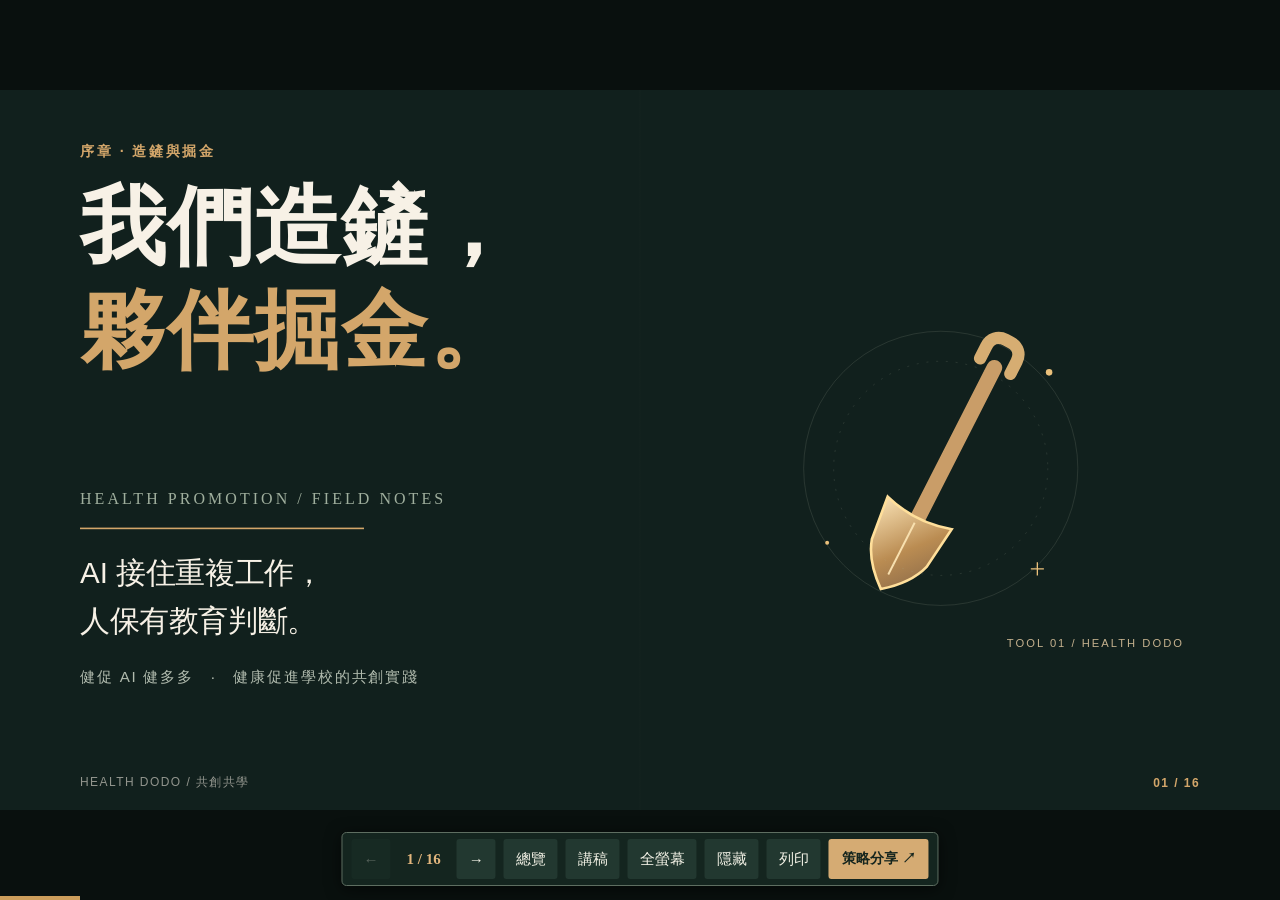
==== index.html @ e5e0aca3 "Add HealthDODO school strategy sharing area with Supabase schema and preview" ====
<!doctype html><html lang="zh-Hant-TW"><head><meta charset="utf-8"><meta name="viewport" content="width=device-width, initial-scale=1,viewport-fit=cover"><meta name="theme-color" content="#11201d"><title>健多多｜我們造鏟，夥伴掘金</title><style>
:root{--ink:#f7f1e6;--accent:#d3a66a;--dark:#11201d;--deep:#0c1917;--light:#f0ede4;--light-ink:#1a2925;--fine:#9fae9d;--green:#94c3a5;--line:rgba(255,255,255,.19)}
*{box-sizing:border-box}html,body{margin:0;background:#09100e;color:var(--ink);font-family:"Noto Sans CJK TC","PingFang TC","Microsoft JhengHei",sans-serif;overflow:hidden}button,a{font:inherit}button{cursor:pointer}#frame{position:absolute;width:1600px;height:900px;left:50%;top:50%;transform:translate(-50%,-50%) scale(var(--scale,1));transform-origin:center;overflow:hidden;isolation:isolate;background:var(--deep)}
.slide{position:absolute;inset:0;display:none;padding:64px 100px 76px;overflow:hidden;background:var(--dark);color:var(--ink);isolation:isolate}
.slide.active{display:block;animation:slidein .38s ease both}.slide.paper{background:#eeeae0;color:var(--light-ink);--accent:#9a673a;--line:rgba(32,49,40,.22)}
.slide.dark{background:#11201d;color:#f7f1e6}
.slide::before{content:"";position:absolute;inset:0;pointer-events:none;z-index:-1;background-image:linear-gradient(90deg,transparent 49.92%,rgba(198,176,139,.045) 50%,transparent 50.08%);opacity:.35}
.slide.paper:before{background-image:repeating-linear-gradient(0deg,transparent 0px,transparent 64px,rgba(42,66,47,.024) 65px)}
.chapter{font-size:18px;letter-spacing:.16em;font-weight:750;color:var(--accent);margin:0 0 18px}.slide h1{font-family:"Noto Serif CJK TC","Noto Serif TC",serif;font-size:71px;line-height:1.22;font-weight:800;letter-spacing:.018em;margin:0 0 40px;max-width:1360px}.slide h1 em,.accent{font-style:normal;color:var(--accent)}p,h3,h4,blockquote{margin:0}.page-footer{position:absolute;bottom:25px;left:100px;right:100px;display:flex;align-items:center;justify-content:space-between;font-size:15px;letter-spacing:.12em;color:color-mix(in srgb,currentColor 56%,transparent)}.page-footer b{font-variant-numeric:tabular-nums;font-weight:650;color:var(--accent)}
.slide.cover h1{font-size:107px;margin:10px 0 36px}.cover-layout{display:grid;grid-template-columns:1fr 640px;gap:32px;align-items:center}.cover-copy{padding:10px 0 0}.cover-rule{width:355px;height:2px;background:var(--accent);margin:25px 0}.overline{font-family:Georgia,serif;letter-spacing:.19em;color:var(--fine);font-size:20px}.cover-slogan{font-size:37px;line-height:1.6;font-weight:450}.cover-caption{font-size:19px;letter-spacing:.11em;color:#b1bbae;margin-top:28px}.shovel-wrap{height:430px;position:relative;display:flex;align-items:flex-start;justify-content:center;padding-top:10px}.shovel-svg{height:408px;width:620px;transform:translateY(-16px)}.art-caption{position:absolute;right:20px;bottom:18px;font-size:14px;letter-spacing:.18em;color:#c5b18e}.slide.active .shovel-svg{animation:shovel-in 1.1s ease both}
.landscape-layout{display:grid;grid-template-columns:790px 1fr;gap:54px;align-items:center;margin-top:-8px}.landscape-visual{position:relative;overflow:hidden;background:#e7dbc7;border:1px solid #bca88c;height:450px}.geology-svg{width:100%;height:100%}.landscape-cap{position:absolute;left:26px;top:24px;font-size:23px;color:#263931;font-family:"Noto Serif CJK TC",serif;font-weight:650}.landscape-list>div{padding:18px 0 20px;border-bottom:1px solid #9e9e88;display:flex;flex-direction:column;gap:5px}.landscape-list span{color:#906743;font-size:17px;letter-spacing:.1em}.landscape-list b{font-size:28px;font-weight:700}.landscape-list small{font-size:19px;color:#5c6a5f;line-height:1.45}
.road-area{height:325px;margin:-20px 0 20px}.road-svg{width:100%;height:100%}.drive-car{offset-path:path('M22 245C130 225 168 73 323 109s163 192 330 150 129-140 205-139');offset-distance:8%;offset-rotate:auto}.slide.active .drive-car{animation:drive 4s ease-in-out forwards}.driver-roles{display:grid;grid-template-columns:1fr 2px 1fr;gap:50px;align-items:center}.driver-roles>div:not(.role-divider){display:grid;grid-template-columns:52px 1fr;column-gap:20px;align-items:center}.driver-roles h3{font-size:31px}.driver-roles p{grid-column:2;font-size:22px;color:#bbc6b9;margin-top:7px}.role-marker{width:50px;height:50px;border:1px solid var(--accent);display:flex;align-items:center;justify-content:center;color:var(--accent);font:600 24px Georgia}.role-marker.human{border-color:#8abb9d;color:#8abb9d}.role-divider{height:76px;background:#62746d}.footnote{font-size:15px;color:#9fad9e;margin-top:23px}
.split-panels{display:grid;grid-template-columns:1fr 1fr;gap:22px;height:462px}.split-panels>div{padding:30px 42px;display:flex;flex-direction:column}.panel-ai{background:#183a33;color:#f6f2e9}.panel-human{background:#dfd6c6;color:#1d322d;border:1px solid #bcb6a6}.split-panels strong{font:700 62px Georgia,serif;letter-spacing:.04em;margin-bottom:10px}.split-panels span{font-size:25px;letter-spacing:.12em;opacity:.8;margin-bottom:19px}.split-panels ol{margin:0;padding-left:28px;display:grid;gap:17px}.split-panels li{font-size:30px;line-height:1.35}
.archive-layout{display:grid;grid-template-columns:1.05fr .95fr;gap:56px;align-items:center}.archive-quote blockquote{font-family:"Noto Serif CJK TC",serif;font-size:43px;line-height:1.55}.archive-quote strong{color:#8c5d34}.archive-meta{display:grid;grid-template-columns:1fr 1fr;gap:18px;margin-top:36px}.archive-meta span{font-size:28px;border-top:1px solid #acb0a2;padding:14px 0 12px;font-weight:600;color:#27372f}.archive-art{height:390px;position:relative;background:#dfd6c6;overflow:hidden;border:1px solid #b0a48e}.photo-slice{position:absolute;inset:0;background-size:cover;background-position:center;opacity:.32;filter:saturate(.5)}.doc-stack{position:absolute;inset:0}.doc{position:absolute;width:250px;height:295px;padding:24px;background:#f6f2e9;box-shadow:0 12px 26px #554a3a45;border:1px solid #afa58e;display:flex;flex-direction:column}.doc small{font-size:14px;color:#6d6d58;margin-bottom:30px}.doc b{font-size:25px;color:#28372f;margin-bottom:29px}.doc i{display:block;background:#afb2a5;width:100%;height:8px;margin:9px 0}.doc i:nth-last-child(2){width:76%}.doc i:nth-last-child(1){width:88%}.doc.a{left:35px;top:46px;transform:rotate(-11deg)}.doc.b{left:185px;top:33px;transform:rotate(5deg)}.doc.c{left:320px;top:57px;transform:rotate(13deg)}.photo-credit{font-size:13px;color:#667469;margin-top:8px}
.issue-layout{display:grid;grid-template-columns:1.2fr .8fr;gap:75px;align-items:center;margin-top:-8px}.issue-list{display:grid;grid-template-columns:1fr 1fr;column-gap:37px;row-gap:10px}.issue-row{display:grid;grid-template-columns:48px 1fr;column-gap:10px;align-items:start;min-height:106px;border-top:1px solid #4f6259;padding-top:12px}.issue-row span{color:var(--accent);font:600 26px Georgia,serif}.issue-row b{font-size:27px;line-height:1.35}.issue-row small{grid-column:2;font-size:17px;color:#afbbac;margin-top:1px}.issue-thesis{border-left:2px solid var(--accent);padding-left:36px}.issue-numeral{font:700 88px Georgia;color:#d2b17c;opacity:.6}.issue-title{font:700 34px "Noto Serif CJK TC",serif;color:#d2b17c;opacity:1;letter-spacing:.08em;display:block;margin-bottom:14px}.issue-thesis p{font-family:"Noto Serif CJK TC",serif;font-size:36px;line-height:1.55}.issue-thesis p span{color:var(--accent)}.issue-bar{width:83%;height:3px;background:#916f4f;margin:22px 0}.issue-thesis small{font-size:20px;line-height:1.6;color:#b8c4b7}
.flow-compare{display:grid;gap:22px}.flow-old,.flow-new{display:grid;grid-template-columns:110px repeat(7,1fr);align-items:center;gap:8px;padding:18px 16px;position:relative;border:1px solid #bbb7a9}.flow-old{opacity:.62}.flow-old span,.flow-new span{font:700 19px Georgia;color:#866e53}.flow-old>div,.flow-new>div{padding:21px 7px;text-align:center;font-size:24px;font-weight:700;background:#d5d4ca}.flow-new>div{background:#d0dfd3;color:#244c40;border:1px solid #92ac9a}.flow-old i,.flow-new i{font-size:24px;text-align:center;font-style:normal;color:#a17e4d}.flow-old small,.flow-new small{position:absolute;right:16px;bottom:-26px;font-size:17px;color:#6c7467}.flow-new{margin-top:40px}.loop-line{position:relative;margin:35px 135px 0;height:100px;color:#527c61}.loop-line svg{height:100%;width:100%}.loop-line span{position:absolute;top:49px;left:44%;font-size:21px;background:#eeeae0;padding:0 18px}
.principle-contrast{display:grid;grid-template-columns:1fr 110px 1fr;gap:30px;align-items:center;height:372px}.principle-contrast>div:not(.pc-arrow){padding:30px 28px;border-top:2px solid #96a699;height:300px;position:relative}.pc-old{opacity:.62;background:linear-gradient(90deg,rgba(255,255,255,.03),transparent)}.principle-contrast span{font-size:22px;letter-spacing:.11em;color:var(--accent)}.principle-contrast strong{display:block;font-family:"Noto Serif CJK TC",serif;font-size:61px;margin:27px 0 16px}.principle-contrast p{font-size:26px;color:#c5d0c0}.pc-arrow{text-align:center;font-size:85px;color:var(--accent)}.pc-new{background:linear-gradient(90deg,rgba(171,134,91,.12),transparent)}.principle-banner{border-top:1px solid #64766b;padding:22px 0;font-size:26px;letter-spacing:.08em;color:#b5cfb8}
.ophelia-layout{display:grid;grid-template-columns:1fr 310px 1fr;gap:15px;align-items:center;margin-top:-18px}.principle-row{display:grid;grid-template-columns:45px 1fr;gap:12px;padding:13px 0;border-bottom:1px solid #b9b8a9;align-items:center;min-height:106px}.principle-row>span{color:#906e41;font:700 24px Georgia}.principle-row b{display:block;font-size:25px}.principle-row small{font-size:17px;color:#65776b}.ophelia-hub{position:relative;color:#7d865d;height:320px}.ophelia-hub svg{width:100%;height:100%}.ophelia-hub strong{position:absolute;top:43%;left:0;width:100%;text-align:center;font:700 34px Georgia;color:#285845}.ophelia-hub span{position:absolute;top:60%;left:0;width:100%;text-align:center;font-size:14px;color:#58735e}.ophelia-foot{font-size:19px;color:#58735e;margin-top:11px}
.zones{display:grid;grid-template-columns:repeat(3,1fr);gap:0;margin-top:8px;border-top:1px solid #6b7769;border-bottom:1px solid #6b7769}.zone-col{padding:23px 34px 28px;min-height:395px;border-right:1px solid #6b7769;display:flex;flex-direction:column}.zone-col:last-child{border-right:0}.zone-no{font:700 90px Georgia;color:#e3b67a;line-height:1}.zone-col small{font-size:17px;color:#a1b5a4;margin:10px 0 25px;letter-spacing:.16em}.zone-col b{font-size:27px;color:#a1b5a4}.zone-col strong{font:800 62px "Noto Serif CJK TC",serif;margin:10px 0}.zone-col p{font-size:23px;line-height:1.5;color:#becabc}.zone-footer{margin-top:28px;font-size:24px;color:var(--accent)}
.workflow-case{display:flex;align-items:center;gap:16px;border-left:3px solid #ab8452;padding:12px 20px;margin:0 0 38px;background:#e0ddcf}.workflow-case span{font-size:17px;letter-spacing:.1em;color:#78765d}.workflow-case strong{font-size:30px}.workflow-case p{font-size:20px;color:#66766b;margin-left:auto}.workflow-steps{display:grid;grid-template-columns:repeat(5,1fr 32px) 1fr;gap:3px;align-items:center;margin-top:12px}.workflow-step{display:flex;flex-direction:column;min-width:0;min-height:205px;justify-content:center;padding:14px;background:#ddd9ca;border-top:5px solid #91a99a}.workflow-step .num{font:700 22px Georgia;color:#8a6e49;margin-bottom:20px}.workflow-step b{font-size:28px;line-height:1.35}.workflow-step small{font-size:18px;color:#64776c;margin-top:12px;line-height:1.45}.workflow-step.human-step{background:#1a4b3c;color:#f6f1e8;border-top-color:#d3a66a}.workflow-step.human-step .num{color:#ecc48e}.workflow-step.human-step small{color:#c3d3c4}.workflow-arrow{text-align:center;font-size:32px;color:#8b795a}.decision-quote{margin-top:34px;display:flex;align-items:center;gap:25px}.decision-quote strong{border:1px solid #9a774c;color:#90683d;padding:12px 18px;font-size:20px}.decision-quote span{font-size:27px;font-weight:650}
.continuity-layout{display:grid;grid-template-columns:325px 100px 1fr;gap:10px;align-items:center;margin-top:14px}.continuity-source>span{font-size:18px;letter-spacing:.13em;color:#b7bdaa}.minidoc{background:#efe9d9;color:#2d3a32;min-height:300px;margin-top:14px;padding:28px 24px;box-shadow:8px 8px 0 #7b82754d;display:flex;flex-direction:column}.minidoc b{font-size:28px;margin-bottom:25px}.minidoc i{height:9px;background:#b8beb1;width:100%;margin:10px 0}.minidoc i:nth-of-type(2){width:76%}.minidoc i:nth-of-type(3){width:89%}.minidoc i:nth-of-type(4){width:64%}.minidoc small{font-size:18px;margin-top:auto;color:#647769}.continuity-path svg{width:100%;height:190px;color:#d3a66a}.continuity-choices{display:grid;grid-template-columns:repeat(3,1fr);gap:12px}.continuity-choices>div{border-top:3px solid #d3a66a;border-bottom:1px solid #6d776d;padding:18px 16px 20px;min-height:300px}.continuity-choices span{font:700 17px Georgia;color:#d3a66a;letter-spacing:.1em}.continuity-choices b{display:block;font:700 50px "Noto Serif CJK TC",serif;margin:38px 0 20px}.continuity-choices p{font-size:22px;color:#c8d0c2;line-height:1.5}.continuity-line{font-size:24px;color:#d8b884;padding:20px 0;margin-top:27px;border-top:1px solid #6b7769}
.topics-layout{display:grid;grid-template-columns:1.1fr .9fr;gap:95px;align-items:center;margin-top:-14px}.topics-list{display:grid;grid-template-columns:1fr 1fr;gap:0 35px}.topic-line{display:grid;grid-template-columns:48px 1fr 12px;align-items:center;border-bottom:1px solid #b9b6a9;padding:13px 0;min-height:95px}.topic-line>span:first-child{font:700 24px Georgia;color:#8b673e}.topic-line strong{font-size:27px}.topic-dot{width:8px;height:8px;border-radius:50%;background:#a88d6d}.topics-aside{border-left:2px solid #a88153;padding-left:45px}.topics-aside>span{font:700 130px Georgia;color:#a87a45;line-height:1}.topics-aside p{font:700 39px "Noto Serif CJK TC",serif;line-height:1.6;margin:25px 0}.topics-small{font-size:21px;color:#5e7368}
.guard-layout{display:grid;grid-template-columns:280px 1fr;gap:70px;align-items:center}.guard-symbol{height:270px;width:270px;border:9px solid #bb775e;border-radius:50%;display:flex;align-items:center;justify-content:center;color:#eab69b;font:700 220px Georgia}.guard-rule{display:grid;grid-template-columns:52px 1fr;gap:14px;padding:15px 0;border-bottom:1px solid #596f61}.guard-rule>span{font:600 25px Georgia;color:#d5ad78}.guard-rule b{font-size:31px;line-height:1.4}.guard-rule small{display:block;color:#bccabc;font-size:20px;line-height:1.4;margin-top:5px}.guard-strap{font-size:25px;color:#d5ad78;margin-top:32px;border-left:3px solid #d5ad78;padding-left:18px}
.branch-core{background:#214b3d;color:#faf6ed;padding:24px 30px;text-align:center;max-width:850px;margin:0 auto}.branch-core span{font:700 17px Georgia;letter-spacing:.13em;color:#d1b185;display:block;margin-bottom:5px}.branch-core strong{font-size:30px}.branch-connector{height:90px;position:relative;width:71%;margin:0 auto}.branch-connector:before{content:"";position:absolute;left:0;right:0;top:46px;border-top:2px solid #ac8b5b}.branch-connector:after{content:"";position:absolute;left:50%;top:0;height:47px;border-left:2px solid #ac8b5b}.branch-connector i{position:absolute;top:46px;height:43px;border-left:2px solid #ac8b5b}.branch-connector i:nth-child(1){left:0}.branch-connector i:nth-child(2){left:50%}.branch-connector i:nth-child(3){right:0}.branch-targets{display:grid;grid-template-columns:repeat(3,1fr);gap:22px}.branch-targets>div{min-height:246px;border-top:3px solid #a17b4a;padding:17px 16px 13px;background:#e1dcd0}.branch-targets span{font-size:18px;color:#82633d}.branch-targets b{display:block;font:700 39px Georgia,serif;margin:22px 0 12px;color:#25483d}.branch-targets small{font-size:21px;color:#647468;line-height:1.5}.branch-note{font-size:18px;color:#68786e;margin-top:22px}
.final-layout{display:grid;grid-template-columns:1fr 680px;align-items:center;gap:15px}.final-copy p{font-family:"Noto Serif CJK TC",serif;font-size:36px;line-height:1.75}.final-copy blockquote{font:700 42px "Noto Serif CJK TC",serif;color:var(--accent);line-height:1.5;margin-top:40px}.final-visual{position:relative;height:455px}.cycle-lines{position:absolute;inset:8px 0 0 0;width:100%;height:360px;color:#d4ab71}.cycle-card{position:absolute;width:210px;height:110px;border:1px solid rgba(212,171,113,.85);background:#17362f;display:flex;flex-direction:column;align-items:center;justify-content:center;box-shadow:0 10px 26px rgba(0,0,0,.18)}.cycle-card strong{font-size:28px;font-family:"Noto Serif CJK TC",serif}.cycle-card small{font-size:21px;color:#b7c9b2;margin-top:7px}.cycle-card.card-a{left:70px;top:36px}.cycle-card.card-b{right:44px;top:154px}.cycle-card.card-c{left:92px;bottom:46px}.cycle-caption{position:absolute;bottom:0;left:50%;transform:translateX(-50%);font-size:22px;letter-spacing:.14em;color:var(--accent)}
/* UI: choose a functional restrained instrument bar instead of browser-glass ornament */
#controls{position:fixed;z-index:1000;left:50%;bottom:14px;transform:translateX(-50%);display:flex;align-items:center;gap:8px;background:#14251f;padding:6px 9px;border:1px solid #5e6e61;box-shadow:0 3px 16px #0009;border-radius:5px;pointer-events:auto}#controls button{border:0;background:#223830;color:#f2f1e5;border-radius:3px;font-size:15px;padding:10px 12px;min-height:40px}#controls button:hover,#controls button:focus-visible{outline:2px solid #e7bc80;outline-offset:1px}#controls button:disabled{opacity:.3}#counter{font:700 15px Georgia,serif;color:#e2b67d;padding:0 8px;white-space:nowrap}#progress{position:fixed;z-index:1001;bottom:0;height:4px;width:0;background:#cc9d5b;left:0;transition:width .2s}body.clean #controls{opacity:0;pointer-events:none}body.clean #progress{opacity:0}
#notes{position:fixed;z-index:1002;right:15px;bottom:80px;width:520px;max-height:52vh;overflow:auto;padding:20px 23px;background:#f1eee4;color:#172820;border:2px solid #7c9b81;box-shadow:0 14px 36px #0008}#notes h2{font-size:18px;color:#81603c;margin:0 0 12px}#notes p{font-size:20px;line-height:1.7}
dialog{width:min(780px,93vw);max-height:82vh;overflow:auto;border:2px solid #c3a173;background:#f4efe4;color:#1c3027;padding:28px;border-radius:3px}dialog::backdrop{background:#06130ecb}dialog h2{margin:0 0 15px;font-size:27px}dialog button{border:1px solid #425a49;background:#214537;color:#f8f1e5;padding:12px 15px;margin:10px 8px 0 0;cursor:pointer}#overviewList{display:grid;grid-template-columns:1fr 1fr;gap:8px}#overviewList button{text-align:left;font-size:16px;line-height:1.5;margin:0}#overviewList button.current{outline:3px solid #ba8854}[hidden]{display:none!important}
.slide.active .issue-row,.slide.active .principle-row,.slide.active .zone-col,.slide.active .workflow-step,.slide.active .guard-rule,.slide.active .branch-targets>div{animation:reveal .55s ease both}.slide.active .issue-row:nth-child(2),.slide.active .principle-row:nth-child(2),.slide.active .zone-col:nth-child(2),.slide.active .workflow-step:nth-child(3),.slide.active .branch-targets>div:nth-child(2){animation-delay:.1s}.slide.active .issue-row:nth-child(3),.slide.active .principle-row:nth-child(3),.slide.active .zone-col:nth-child(3),.slide.active .workflow-step:nth-child(5),.slide.active .branch-targets>div:nth-child(3){animation-delay:.2s}
@keyframes reveal{from{opacity:0;translate:0 15px}to{opacity:1;translate:0 0}}@keyframes slidein{from{opacity:.65}to{opacity:1}}@keyframes shovel-in{from{opacity:0;transform:translate(14px,28px) rotate(-5deg)}to{opacity:1;transform:translate(0,0) rotate(0)}}@keyframes drive{from{offset-distance:6%}to{offset-distance:91%}}
@media(prefers-reduced-motion:reduce){*,*::before,*::after{animation:none!important;transition:none!important}}
@media(max-width:650px){#controls{padding:3px;gap:2px}#controls button{font-size:12px;padding:6px 8px;min-height:32px}.wide-control{display:none}}
@page{size:16.666667in 9.375in;margin:0}@media print{html,body{width:1600px;height:auto;overflow:visible;-webkit-print-color-adjust:exact;print-color-adjust:exact}#frame{position:static;transform:none!important;height:auto;overflow:visible}.slide,.slide.active{display:block;position:relative;width:1600px;height:900px;break-after:page;page-break-after:always;animation:none!important}.slide *{animation:none!important}#controls,#progress,#notes,dialog{display:none!important}}

/* v6 overrides */
.flow-compare{display:grid;gap:28px;margin-top:6px}
.flow-track{display:grid!important;grid-template-columns:130px 1fr!important;gap:22px;align-items:center;padding:22px 24px;position:relative;border:1px solid #bbb7a9;min-height:142px}
.flow-track.old{opacity:.72}
.flow-label{font:700 22px Georgia,serif;color:#866e53}
.flow-steps-lg{display:grid!important;grid-template-columns:1fr 52px 1fr 52px 1fr 52px 1fr!important;align-items:center;gap:8px}
.flow-steps-lg>div{padding:24px 10px;text-align:center;font-size:29px;font-weight:700;background:#d5d4ca}
.flow-track.new .flow-steps-lg>div{background:#d0dfd3;color:#244c40;border:1px solid #92ac9a}
.flow-steps-lg i{font-size:34px;text-align:center;font-style:normal;color:#a17e4d}
.flow-track small{grid-column:2;font-size:21px;color:#6c7467;margin-top:6px}


/* V7: correct the hero visual's vertical anchor and unify the final diagram. */
.slide.cover .shovel-wrap { position:relative; transform:translateY(-140px); }
.slide.cover .art-caption { bottom:-6px; }
.final-visual.cycle-visual { position:relative; height:455px; overflow:visible; }
.cycle-flow-svg { display:block; width:680px; height:455px; max-width:100%; overflow:visible; }
#controls .share-control{display:inline-flex;align-items:center;justify-content:center;min-height:40px;padding:9px 13px;background:#d5ab73;color:#15251e;border-radius:3px;font-size:14px;font-weight:700;white-space:nowrap;text-decoration:none}#controls .share-control:hover,#controls .share-control:focus-visible{background:#e8c89a;outline:2px solid #e7bc80;outline-offset:1px}@media(max-width:700px){#controls .share-control{padding:6px 8px;font-size:12px;min-height:32px}}</style></head><body><main id="frame"><section class="slide dark cover active" aria-label="投影片 1"><p class="chapter">序章 · 造鏟與掘金</p><h1>我們造鏟，<br><em>夥伴掘金。</em></h1>
<div class="cover-layout"><div class="cover-copy"><p class="overline">HEALTH PROMOTION / FIELD NOTES</p><div class="cover-rule"></div><p class="cover-slogan">AI 接住重複工作，<br>人保有教育判斷。</p><p class="cover-caption">健促 AI 健多多　·　健康促進學校的共創實踐</p></div><div class="shovel-wrap"><svg class="shovel-svg" viewBox="0 0 650 500" xmlns="http://www.w3.org/2000/svg" aria-hidden="true" >
<defs><linearGradient id="metalA" x1="0" y1="0" x2="1" y2="1"><stop stop-color="#f7dfb1"/><stop offset=".52" stop-color="#ba8c52"/><stop offset="1" stop-color="#816347"/></linearGradient></defs>
<g transform="rotate(27 320 250)"><path d="M295 68v-21c0-13 9-22 22-22h8c13 0 22 9 22 22v21" fill="none" stroke="#d6ad72" stroke-width="19" stroke-linecap="round"/><path d="M321 71V330" stroke="#c99d68" stroke-width="24" stroke-linecap="round"/><path d="M265 321q55 17 110 0l-8 69q-10 33-47 62-37-29-47-62Z" fill="url(#metalA)" stroke="#ffdf9a" stroke-width="4"/><path d="M320 338v89" stroke="#f8e0af" stroke-width="3"/></g>
<g stroke="#a7b09b" stroke-opacity=".25" fill="none"><circle cx="320" cy="245" r="210"/><circle cx="320" cy="245" r="164" stroke-dasharray="3 12"/></g>
<g fill="#ebc07b"><circle cx="486" cy="98" r="5"/><circle cx="146" cy="359" r="3"/><path d="M468 389v20m-10-10h20" stroke="#ebc07b" stroke-width="2"/></g>
</svg><span class="art-caption">TOOL 01 / HEALTH DODO</span></div></div><div class="page-footer"><span>HEALTH DODO / 共創共學</span><b>01 / 16</b></div></section><section class="slide paper terrain " aria-label="投影片 2"><p class="chapter">01 · 設計哲學</p><h1>造鏟的人，<br>不替大家決定<span class="accent">往哪裡挖。</span></h1>
<div class="landscape-layout"><div class="landscape-visual"><svg class="geology-svg" viewBox="0 0 700 500" xmlns="http://www.w3.org/2000/svg" aria-hidden="true">
<defs>
  <pattern id="soilDotsV7" width="21" height="17" patternUnits="userSpaceOnUse"><circle cx="4" cy="6" r="1" fill="#6a5547" opacity=".32"/></pattern>
  <linearGradient id="geoMetalV7" x1="0" y1="0" x2="1" y2="1"><stop offset="0" stop-color="#e9f0e4"/><stop offset=".43" stop-color="#b2beb6"/><stop offset="1" stop-color="#6e817c"/></linearGradient>
  <linearGradient id="geoWoodV7" x1="0" y1="0" x2="1" y2="0"><stop offset="0" stop-color="#90683e"/><stop offset=".48" stop-color="#d1a573"/><stop offset="1" stop-color="#855b36"/></linearGradient>
  <linearGradient id="geoGoldV7" x1="0" y1="0" x2=".85" y2="1"><stop offset="0" stop-color="#f7d98d"/><stop offset="1" stop-color="#c89e50"/></linearGradient>
</defs>
<rect x="0" y="0" width="700" height="500" fill="#eadfce"/>
<path d="M0 155 Q99 136 198 151 T397 147 T550 158 T700 145 V500H0Z" fill="#a88161"/>
<path d="M0 215 Q113 228 235 207 T462 225 T700 207 V500H0Z" fill="#765847"/>
<path d="M0 302 Q111 285 236 303 T467 292 T700 314 V500H0Z" fill="#504537"/>
<path d="M0 382 Q114 361 228 379 T473 370 T700 383 V500H0Z" fill="#293d36"/>
<path d="M0 155 Q99 136 198 151 T397 147 T550 158 T700 145 V500H0Z" fill="url(#soilDotsV7)" opacity=".56"/>
<path d="M0 144 Q101 123 198 143 T398 138 T551 148 T700 134" fill="none" stroke="#779381" stroke-width="11"/>
<!-- A single structurally coherent D-grip shovel, leaning slightly into the soil -->
<g transform="translate(378 16) rotate(-11 0 192)">
  <!-- D-grip with a visible cut-out -->
  <path d="M-28 56 V32 C-28 17 -17 7 0 7 C17 7 28 17 28 32 V56 Z" fill="#b58a57" stroke="#845b35" stroke-width="5" stroke-linejoin="round"/>
  <path d="M-15 44 V32 C-15 25 -9 20 0 20 C9 20 15 25 15 32 V44 Z" fill="#eadfce" stroke="#eadfce" stroke-width="2"/>
  <path d="M-28 53 H28" stroke="#805833" stroke-width="9" stroke-linecap="round"/>
  <!-- Single continuous wooden handle and reinforced ferrule -->
  <rect x="-9" y="59" width="18" height="221" rx="7" fill="url(#geoWoodV7)" stroke="#8f6745" stroke-width="2"/>
  <path d="M-4 65 V269" stroke="#f4d5a2" stroke-width="2.4" opacity=".67"/>
  <rect x="-13" y="266" width="26" height="34" rx="5" fill="#788f89" stroke="#dce9dc" stroke-width="2.2"/>
  <!-- Spade blade with broad shoulders and tapered digging tip -->
  <path d="M-47 289 Q0 301 47 289 L42 340 Q28 371 0 387 Q-28 371 -42 340 Z" fill="url(#geoMetalV7)" stroke="#f4f3e7" stroke-width="4" stroke-linejoin="round"/>
  <path d="M0 302 V372" stroke="#e8f0e6" stroke-width="3" opacity=".83"/>
  <path d="M-36 307 Q0 318 36 307" stroke="#58716b" stroke-width="2" fill="none" opacity=".47"/>
</g>
<!-- Gold deposits are separate from the shovel, not attached to its blade -->
<g fill="url(#geoGoldV7)" stroke="#f9e2a6" stroke-width="4" stroke-linejoin="round">
  <path d="M132 333 L160 312 L198 323 L211 353 L184 374 L146 362Z"/>
  <path d="M476 396 L506 376 L546 389 L558 422 L529 444 L486 432Z"/>
  <path d="M527 250 L546 239 L565 245 L571 261 L555 273 L535 269Z"/>
</g>
</svg><div class="landscape-cap">每一所學校，都是不同的土地。</div></div>
<div class="landscape-list"><div><span>01　工具</span><b>中央核心團隊</b><small>整合原則與方法，打造好用的鏟子</small></div><div><span>02　行動</span><b>第一線教育夥伴</b><small>理解校情、選擇策略、共同實踐</small></div><div><span>03　成果</span><b>親師生健康與福祉</b><small>真正值得被挖掘的黃金</small></div></div></div><div class="page-footer"><span>HEALTH DODO / 共創共學</span><b>02 / 16</b></div></section><section class="slide dark motion-slide " aria-label="投影片 3"><p class="chapter">01 · 設計哲學</p><h1>車可以協助駕駛，<br>但目的地由<span class="accent">誰決定？</span></h1>
<div class="road-area"><svg class="road-svg" viewBox="0 0 920 330" xmlns="http://www.w3.org/2000/svg" aria-hidden="true" >
<path d="M22 245C130 225 168 73 323 109s163 192 330 150 129-140 205-139" stroke="#34413d" stroke-width="72" stroke-linecap="round" fill="none"/>
<path d="M22 245C130 225 168 73 323 109s163 192 330 150 129-140 205-139" stroke="#d8a76a" stroke-width="4" stroke-dasharray="17 20" stroke-linecap="round" fill="none"/>
<g class="drive-car"><rect x="-24" y="-14" width="50" height="28" rx="8" fill="#e5be81"/><rect x="-10" y="-10" width="18" height="20" rx="3" fill="#142721"/><circle cx="-13" cy="16" r="5" fill="#1a2723"/><circle cx="15" cy="16" r="5" fill="#1a2723"/></g>
<g transform="translate(853 78)"><path d="M0 0v40" stroke="#d4b07d" stroke-width="3"/><path d="M0 0h40l-10 15H0Z" fill="#e0b36e"/></g>
</svg></div><div class="driver-roles"><div><span class="role-marker ai">A</span><h3>AI 能協助</h3><p>辨識資訊、比較路線、處理重複操作</p></div><div class="role-divider"></div><div><span class="role-marker human">H</span><h3>人必須保留</h3><p>設定目標、評估情境、做出最後選擇</p></div></div><p class="footnote">* 此為駕駛輔助與自動駕駛的分工比喻，並非指所有車輛已可完全自主駕駛。</p><div class="page-footer"><span>HEALTH DODO / 共創共學</span><b>03 / 16</b></div></section><section class="slide paper split-slide " aria-label="投影片 4"><p class="chapter">01 · 設計哲學</p><h1>把重複工作交給 AI，<br>把<span class="accent">教育決定</span>留給人。</h1>
<div class="split-panels"><div class="panel-ai"><strong>AI</strong><span>承接繁瑣</span><ol><li>行政庶務、資料整理</li><li>制式分析、方案草擬</li><li>成果彙整、經驗轉譯</li></ol></div><div class="panel-human"><strong>HUMAN</strong><span>維持專業</span><ol><li>理解學生與校園脈絡</li><li>選擇策略、凝聚共識</li><li>實踐、修正並承擔責任</li></ol></div></div><div class="page-footer"><span>HEALTH DODO / 共創共學</span><b>04 / 16</b></div></section><section class="slide paper archive " aria-label="投影片 5"><p class="chapter">02 · 現場痛點</p><h1>新承辦人接手的，<br>常常是<span class="accent">檔案</span>而不是<span class="accent">經驗</span>。</h1>
<div class="archive-layout"><div class="archive-quote"><blockquote>「知道去年做了什麼，<br>不代表知道<strong>為什麼</strong>這樣做。」</blockquote><div class="archive-meta"><span>計畫書</span><span>成果照片</span><span>資料表格</span><span>行政交接</span></div></div><div class="archive-art"><div class="photo-slice" style="background-image:url('https://images.unsplash.com/photo-1765867967050-30db3e7a3be8?auto=format&fit=crop&w=1100&q=80')" aria-hidden="true"></div><div class="doc-stack"><article class="doc a"><small>FILE 01 / PLAN</small><b>年度健康促進計畫</b><i></i><i></i><i></i></article><article class="doc b"><small>FILE 02 / RESULT</small><b>成果資料與照片</b><i></i><i></i><i></i></article><article class="doc c"><small>FILE 03 / HANDOVER</small><b>承辦交接紀錄</b><i></i><i></i><i></i></article></div></div></div><p class="photo-credit">照片素材：Jakub Żerdzicki / Unsplash（連線時載入；離線仍有文件插畫）</p><div class="page-footer"><span>HEALTH DODO / 共創共學</span><b>05 / 16</b></div></section><section class="slide dark issues " aria-label="投影片 6"><p class="chapter">02 · 現場痛點</p><h1>六個現場卡點，<br>指向<span class="accent">同一個問題。</span></h1>
<div class="issue-layout"><div class="issue-list"><div class="issue-row"><span>01</span><b>從哪裡開始</b><small>新承辦人缺少起點</small></div><div class="issue-row"><span>02</span><b>資料如何整理</b><small>相同資料反覆轉換</small></div><div class="issue-row"><span>03</span><b>有數字卻沒有方向</b><small>資料未必轉化為策略</small></div><div class="issue-row"><span>04</span><b>理念難以落地</b><small>理解原則但難操作</small></div><div class="issue-row"><span>05</span><b>怎麼證明有效</b><small>活動數量不等於健康改變</small></div><div class="issue-row"><span>06</span><b>交接後又重來</b><small>決策理由與經驗流失</small></div></div><div class="issue-thesis"><span class="issue-title">核心問題</span><p>不是事情太多，<br>而是<span>工作彼此斷裂。</span></p><div class="issue-bar"></div><small>資料、活動、成果、傳承，應是同一條路徑。</small></div></div><div class="page-footer"><span>HEALTH DODO / 共創共學</span><b>06 / 16</b></div></section><section class="slide paper flow-slide " aria-label="投影片 7"><p class="chapter">02 · 現場痛點</p><h1>從零散工作，<br>走向<span class="accent">可延續的循環。</span></h1>
<div class="flow-compare"><div class="flow-track old"><span class="flow-label">BEFORE</span><div class="flow-steps-lg"><div>資料</div><i>→</i><div>活動</div><i>→</i><div>成果</div><i>→</i><div>交接</div></div><small>如果缺少連結，每年都可能重新起步。</small></div><div class="flow-track new"><span class="flow-label">AFTER</span><div class="flow-steps-lg"><div>需求診斷</div><i>→</i><div>策略形成</div><i>→</i><div>行動實踐</div><i>→</i><div>成果精進</div></div><small>每一年的回饋，都是下一年度的起點。</small></div></div><div class="loop-line"><svg viewBox="0 0 1200 100" aria-hidden="true"><path d="M1120 6Q1130 80 1000 80H190Q70 80 80 6" stroke="currentColor" stroke-width="2" fill="none"/><path d="m67 20 13-17 12 17" stroke="currentColor" stroke-width="2" fill="none"/></svg><span>反思 · 回饋 · 傳承</span></div><div class="page-footer"><span>HEALTH DODO / 共創共學</span><b>07 / 16</b></div></section><section class="slide dark contrast-slide " aria-label="投影片 8"><p class="chapter">03 · 造鏟的方法</p><h1>八大原則，<br>不是活動完成後的<span class="accent">勾選清單。</span></h1>
<div class="principle-contrast"><div class="pc-old"><span>事後對照</span><strong>先辦活動</strong><p>再回頭檢查符合哪些原則</p></div><div class="pc-arrow">→</div><div class="pc-new"><span>設計起點</span><strong>先理解需求</strong><p>讓原則影響規劃、執行、評量</p></div></div><div class="principle-banner">Ophelia 八大原則　／　從報告語言，轉為工作方法</div><div class="page-footer"><span>HEALTH DODO / 共創共學</span><b>08 / 16</b></div></section><section class="slide paper ophelia-slide " aria-label="投影片 9"><p class="chapter">03 · 造鏟的方法</p><h1>把八大原則，<br>轉化為<span class="accent">實際可操作的事。</span></h1>
<div class="ophelia-layout"><div><div class="principle-row"><span>01</span><div><b>聚焦結果</b><small>目標與成果連結</small></div></div><div class="principle-row"><span>02</span><div><b>秉持公平</b><small>看見差異與障礙</small></div></div><div class="principle-row"><span>03</span><div><b>在地智慧導向</b><small>善用校本經驗</small></div></div><div class="principle-row"><span>04</span><div><b>診斷在地需求</b><small>從真實資料出發</small></div></div></div><div class="ophelia-hub"><svg viewBox="0 0 300 320" aria-hidden="true"><circle cx="150" cy="157" r="119" fill="none" stroke="currentColor" stroke-opacity=".35"/><circle cx="150" cy="157" r="92" fill="none" stroke="currentColor" stroke-dasharray="4 9" stroke-opacity=".6"/><circle cx="150" cy="157" r="58" fill="var(--accent)" opacity=".15"/><circle cx="269.0" cy="157.0" r="7" fill="var(--accent)"/><circle cx="234.14570696119915" cy="241.14570696119915" r="7" fill="var(--accent)"/><circle cx="150.0" cy="276.0" r="7" fill="var(--accent)"/><circle cx="65.85429303880085" cy="241.14570696119915" r="7" fill="var(--accent)"/><circle cx="31.0" cy="157.00000000000003" r="7" fill="var(--accent)"/><circle cx="65.85429303880082" cy="72.85429303880085" r="7" fill="var(--accent)"/><circle cx="149.99999999999997" cy="38.0" r="7" fill="var(--accent)"/><circle cx="234.14570696119915" cy="72.85429303880082" r="7" fill="var(--accent)"/></svg><strong>Ophelia</strong><span>以人為本、由下而上</span></div><div><div class="principle-row"><span>05</span><div><b>共同設計</b><small>讓利害關係人參與</small></div></div><div class="principle-row"><span>06</span><div><b>反應能力</b><small>依回饋調整</small></div></div><div class="principle-row"><span>07</span><div><b>跨系統應用</b><small>跨處室與社區合作</small></div></div><div class="principle-row"><span>08</span><div><b>永續性</b><small>累積可傳承經驗</small></div></div></div></div><p class="ophelia-foot">AI 負責整理分析，真實意見仍須由學校蒐集與確認。</p><div class="page-footer"><span>HEALTH DODO / 共創共學</span><b>09 / 16</b></div></section><section class="slide dark zones-slide " aria-label="投影片 10"><p class="chapter">04 · 健多多功能</p><h1>一把鏟子，<br><span class="accent">三種工作情境。</span></h1><div class="zones"><div class="zone-col"><span class="zone-no">01</span><small>DEMONSTRATE</small><b>示範區</b><strong>看懂</strong><p>用完整案例看見需求、策略與成果如何連結</p></div><div class="zone-col"><span class="zone-no">02</span><small>PRACTICE</small><b>實作區</b><strong>做到</strong><p>從校情、資料與資源開始，產出可行方案</p></div><div class="zone-col"><span class="zone-no">03</span><small>STRENGTHEN</small><b>精進區</b><strong>做得更好</strong><p>延續既有計畫，找出可以改善的環節</p></div></div><div class="zone-footer">同一套健康促進專業架構，回應不同階段的工作需求。</div><div class="page-footer"><span>HEALTH DODO / 共創共學</span><b>10 / 16</b></div></section><section class="slide paper workflow-slide " aria-label="投影片 11"><p class="chapter">04 · 健多多功能</p><h1>從校情到方案，<br>AI 與教師<span class="accent">在哪裡交棒？</span></h1>
<div class="workflow-case"><span>示例議題</span><strong>視力保健</strong><p>從真實校情起步，而不是先想要辦什麼活動。</p></div><div class="workflow-steps"><div class="workflow-step "><span class="num">01</span><b>輸入校情</b><small>資料與資源</small></div><div class="workflow-arrow">→</div><div class="workflow-step "><span class="num">02</span><b>五群體 SWOT</b><small>彙整不同觀點</small></div><div class="workflow-arrow">→</div><div class="workflow-step "><span class="num">03</span><b>收斂問題</b><small>找出優先課題</small></div><div class="workflow-arrow">→</div><div class="workflow-step "><span class="num">04</span><b>盤點策略</b><small>提出不同路徑</small></div><div class="workflow-arrow">→</div><div class="workflow-step human-step"><span class="num">05</span><b>教師決策</b><small>核對與選擇</small></div><div class="workflow-arrow">→</div><div class="workflow-step "><span class="num">06</span><b>形成方案</b><small>實作與評量</small></div></div><div class="decision-quote"><strong>關鍵停靠點</strong><span>AI 提出可能性，教師選擇適切性。</span></div><div class="page-footer"><span>HEALTH DODO / 共創共學</span><b>11 / 16</b></div></section><section class="slide dark continuity-slide " aria-label="投影片 12"><p class="chapter">04 · 健多多功能</p><h1>已經有計畫，<br><span class="accent">不必從頭來過。</span></h1>
<div class="continuity-layout"><div class="continuity-source"><span>INPUT / 既有計畫</span><div class="minidoc"><b>視力保健推動計畫</b><i></i><i></i><i></i><i></i><small>活動・指標・成果・限制</small></div></div><div class="continuity-path"><svg viewBox="0 0 120 200" aria-hidden="true"><path d="M15 100h84M84 87l15 13-15 13" stroke="currentColor" fill="none" stroke-width="4"/></svg></div><div class="continuity-choices"><div><span>KEEP</span><b>保留</b><p>值得延續的有效做法</p></div><div><span>REFINE</span><b>調整</b><p>改善既有活動品質</p></div><div><span>COMPLETE</span><b>補足</b><p>完善證據與追蹤機制</p></div></div></div><div class="continuity-line">精進不等於不斷增加活動，也不代表推翻已經核定的方案。</div><div class="page-footer"><span>HEALTH DODO / 共創共學</span><b>12 / 16</b></div></section><section class="slide paper topics-slide " aria-label="投影片 13"><p class="chapter">04 · 健多多功能</p><h1>七大議題，<br>共享<span class="accent">一套在地實踐思維。</span></h1>
<div class="topics-layout"><div class="topics-list"><div class="topic-line"><span>01</span><strong>視力保健</strong><span class="topic-dot"></span></div><div class="topic-line"><span>02</span><strong>口腔保健</strong><span class="topic-dot"></span></div><div class="topic-line"><span>03</span><strong>全民健保</strong><span class="topic-dot"></span></div><div class="topic-line"><span>04</span><strong>健康體位</strong><span class="topic-dot"></span></div><div class="topic-line"><span>05</span><strong>菸檳防制</strong><span class="topic-dot"></span></div><div class="topic-line"><span>06</span><strong>全面性教育</strong><span class="topic-dot"></span></div><div class="topic-line"><span>07</span><strong>正向心理健康促進</strong><span class="topic-dot"></span></div></div><div class="topics-aside"><span>7 / 1</span><p>七種議題專業<br>一套分析與決策流程</p><div class="topics-small">診斷需求　·　形成策略　·　成果精進</div></div></div><div class="page-footer"><span>HEALTH DODO / 共創共學</span><b>13 / 16</b></div></section><section class="slide dark guard-slide " aria-label="投影片 14"><p class="chapter">04 · 健多多功能</p><h1>工具可以提出建議，<br>但不能<span class="accent">製造證據。</span></h1>
<div class="guard-layout"><div class="guard-symbol">!</div><div class="guard-rules"><div class="guard-rule"><span>01</span><div><b>不拿學生個資冒險</b><small>先去識別化，再評估是否需要輸入</small></div></div><div class="guard-rule"><span>02</span><div><b>不把推論當事實</b><small>AI 建議、假設、證據必須清楚區分</small></div></div><div class="guard-rule"><span>03</span><div><b>不讓工具代替決策</b><small>教師、行政與利害關係人保有最後決定權</small></div></div></div></div><div class="guard-strap">共創必須有真實的人參與；AI 不能憑空生成共識與成效。</div><div class="page-footer"><span>HEALTH DODO / 共創共學</span><b>14 / 16</b></div></section><section class="slide paper branch-slide " aria-label="投影片 15"><p class="chapter">05 · 未來發展</p><h1>同一套專業核心，<br>可以有<span class="accent">三條延續路徑。</span></h1>
<div class="branch-core"><span>KNOWLEDGE CORE</span><strong>健康促進知識 × 八大原則 × 分析流程</strong></div>
<div class="branch-connector"><i></i><i></i><i></i></div>
<div class="branch-targets"><div><span>01 / 跨平台</span><b>Gemini Gem</b><small>移轉指令與知識，維持熟悉的使用方式</small></div><div><span>02 / 原平台</span><b>ChatGPT Plugin</b><small>讓功能延續於 ChatGPT 服務生態</small></div><div><span>03 / 可攜性</span><b>AI Skill</b><small>保存專業工作流程與可移植的技能內容</small></div></div><p class="branch-note">目前為發展路徑規劃；實際開放、免費權限及相容性仍需確認。</p><div class="page-footer"><span>HEALTH DODO / 共創共學</span><b>15 / 16</b></div></section><section class="slide dark final-slide " aria-label="投影片 16"><p class="chapter">結語 · 共創共學</p><h1>好用的鏟子，<br>從來<span class="accent">不是終點。</span></h1>
<div class="final-layout"><div class="final-copy"><p>中央造鏟，第一線實踐；<br>掘金者的經驗，<br>再成為下一把更好的鏟子。</p><blockquote>把時間還給教育，<br>把決定留給人。</blockquote></div><div class="final-visual cycle-visual"><svg class="cycle-flow-svg" viewBox="0 0 680 455" xmlns="http://www.w3.org/2000/svg" role="img" aria-label="中央團隊研發工具，第一線夥伴在地實踐，經驗回饋再改善工具的循環">
<defs><marker id="cycleArrowV7" markerWidth="12" markerHeight="12" refX="8" refY="5" orient="auto"><path d="M0 0 L9 5 L0 10Z" fill="#d9ad70"/></marker></defs>
<!-- Precise card-to-card connections and an independent return channel -->
<g fill="none" stroke="#d9ad70" stroke-width="3.5" stroke-linecap="round" stroke-linejoin="round">
  <path d="M350 120 V161" marker-end="url(#cycleArrowV7)"/>
  <path d="M350 266 V305" marker-end="url(#cycleArrowV7)"/>
  <path d="M194 359 H111 Q84 359 84 332 V80 Q84 56 111 56 H191" marker-end="url(#cycleArrowV7)"/>
</g>
<g font-family="Noto Sans TC, PingFang TC, Microsoft JhengHei, sans-serif" text-anchor="middle">
  <rect x="195" y="18" width="310" height="102" rx="12" fill="#204c3d" stroke="#e1ba80" stroke-width="2"/>
  <text x="350" y="63" fill="#f6f1e8" font-size="29" font-weight="700">中央團隊</text>
  <text x="350" y="98" fill="#bbcfbf" font-size="21">研發工具</text>
  <rect x="195" y="164" width="310" height="102" rx="12" fill="#204c3d" stroke="#e1ba80" stroke-width="2"/>
  <text x="350" y="209" fill="#f6f1e8" font-size="29" font-weight="700">第一線夥伴</text>
  <text x="350" y="244" fill="#bbcfbf" font-size="21">在地實踐</text>
  <rect x="195" y="308" width="310" height="102" rx="12" fill="#204c3d" stroke="#e1ba80" stroke-width="2"/>
  <text x="350" y="353" fill="#f6f1e8" font-size="29" font-weight="700">經驗回饋</text>
  <text x="350" y="388" fill="#bbcfbf" font-size="21">案例與建議</text>
  <text x="350" y="447" fill="#d9ad70" font-size="23" letter-spacing="4">共創 · 共學 · 精進</text>
  <text x="64" y="225" fill="#c3d0c5" font-size="17" transform="rotate(-90 64 225)">精進下一版</text>
</g>
</svg></div></div><div class="page-footer"><span>HEALTH DODO / 共創共學</span><b>16 / 16</b></div></section></main><nav id="controls" aria-label="簡報控制"><button id="prev" aria-label="上一頁">←</button><span id="counter"></span><button id="next" aria-label="下一頁">→</button><button id="overviewBtn">總覽</button><button id="notesBtn" aria-pressed="false">講稿</button><button id="fullBtn">全螢幕</button><button id="cleanBtn" class="wide-control">隱藏</button><button id="printBtn" class="wide-control">列印</button><a class="share-control" id="strategyShareLink" href="./share/" target="_blank" rel="noopener noreferrer" aria-label="開啟策略共創分享區">策略分享 ↗</a></nav><div id="progress"></div><aside id="notes" hidden><h2>講者備忘</h2><p id="noteText"></p></aside><dialog id="overview"><h2>16 頁簡報總覽</h2><div id="overviewList"></div><button id="overviewClose">關閉</button></dialog><script id="notesData" type="application/json">["先用鏟子的隱喻開場。此工具並非代替各校決定，而是讓現場夥伴有更省力的專業工具。", "造鏟=中央、使用鏟子=第一線、土地=校情、黃金=親師生的健康與福祉；比喻不是商業出售。", "把開場的鏟子和自動駕駛連起來：運算與操作可以交給系統，目的與責任不能。", "重點不是AI替代教師，而是為老師留出時間理解學生與家長、作價值判斷。", "這頁讓承辦人代入：即使留下文件，當年為什麼選擇活動、遇過什麼問題，未必有被妥善記下。", "這六項是健多多欲回應的常見工作情境，不是全國盛行率調查。左側可邀現場舉手回應。", "兩個流程形成清晰對照。重要的是從資料到決策再到評估形成循環。", "請提醒參與者：不是為了八大原則而新增活動，是用原則問我們的流程有沒有反映真實需求。", "八大原則用語依健康促進學校研習用語。AI不能憑空生成真實利害關係人的意見。", "健多多示範、實作、精進三個功能區。不要讓這頁變成產品型錄；要說清楚進場條件不同。", "第5步是人為決策的停靠點，課程應鼓勵教師說明自己為什麼選擇某一策略。", "健多多分析現有計畫，優先協助執行品質、分眾支持和評量，而不是要求額外辦新活動。", "七項健康促進議題均已設計健多多版本；共用工作流程，仍保有每項議題的內容專業。", "使用之前，務必強調學生資料保護與生成內容的實證限制；AI的便利不能掩蓋責任。", "若原有入口停用，核心設計可轉成Gem、Plugin及Skill。此為規劃，而非三種服務皆已上線。", "最後回到開頭隱喻：工具不是要取代判斷，而是形成中央與地方的共創循環。"]</script><script>
const slides=[...document.querySelectorAll('.slide')];const notes=JSON.parse(document.querySelector('#notesData').textContent);const $=id=>document.getElementById(id);let index=0;let safe=false;
function size(){document.documentElement.style.setProperty('--scale',Math.min(window.innerWidth/1600,window.innerHeight/900));}
function go(n){const i=Math.max(0,Math.min(slides.length-1,n));index=i;slides.forEach((s,j)=>{s.classList.toggle('active',i===j);s.setAttribute('aria-hidden',String(i!==j));});$('counter').textContent=`${i+1} / ${slides.length}`;$('prev').disabled=i===0;$('next').disabled=i===slides.length-1;$('noteText').textContent=notes[i];$('progress').style.width=`${(i+1)/slides.length*100}%`;document.title=`${i+1}/${slides.length}｜健多多·我們造鏟，夥伴掘金`;
 document.querySelectorAll('#overviewList button').forEach((b,k)=>b.classList.toggle('current',k===i));try{history.replaceState(null,'',`#${i+1}`);}catch(e){}}
function toggleNotes(){$('notes').hidden=!$('notes').hidden;$('notesBtn').setAttribute('aria-pressed',String(!$('notes').hidden));}
function overview(){$('overview').showModal();}
function fullscreen(){if(document.fullscreenElement){document.exitFullscreen?.()}else document.documentElement.requestFullscreen?.().catch(()=>{});}
$('prev').onclick=()=>go(index-1);$('next').onclick=()=>go(index+1);$('notesBtn').onclick=toggleNotes;$('overviewBtn').onclick=overview;$('fullBtn').onclick=fullscreen;$('cleanBtn').onclick=()=>document.body.classList.toggle('clean');$('printBtn').onclick=()=>window.print();$('overviewClose').onclick=()=>$('overview').close();
slides.forEach((s,i)=>{const b=document.createElement('button');b.textContent=`${String(i+1).padStart(2,'0')}　${s.querySelector('h1').innerText.replace(/\n/g,' ')}`;b.onclick=()=>{go(i);$('overview').close();};$('overviewList').appendChild(b);});
window.addEventListener('resize',size);window.addEventListener('keydown',e=>{if(document.querySelector('dialog[open]'))return;if(e.target.closest('input,textarea,select'))return;const k=e.key.toLowerCase();if(['arrowright','arrowdown','pagedown',' ','enter'].includes(k)){e.preventDefault();go(index+1);}else if(['arrowleft','arrowup','pageup','backspace'].includes(k)){e.preventDefault();go(index-1);}else if(k==='home'){e.preventDefault();go(0);}else if(k==='end'){e.preventDefault();go(slides.length-1);}else if(k==='n')toggleNotes();else if(k==='o')overview();else if(k==='f')fullscreen();else if(k==='h')document.body.classList.toggle('clean');});
let touch=null;document.getElementById('frame').addEventListener('touchstart',e=>{if(e.target.closest('button,a'))return;touch=e.changedTouches[0].clientX;},{passive:true});document.getElementById('frame').addEventListener('touchend',e=>{if(touch===null)return;const d=e.changedTouches[0].clientX-touch;touch=null;if(Math.abs(d)>55)go(index+(d<0?1:-1));},{passive:true});
size();go((Number(location.hash.slice(1))||1)-1);
</script></body></html>
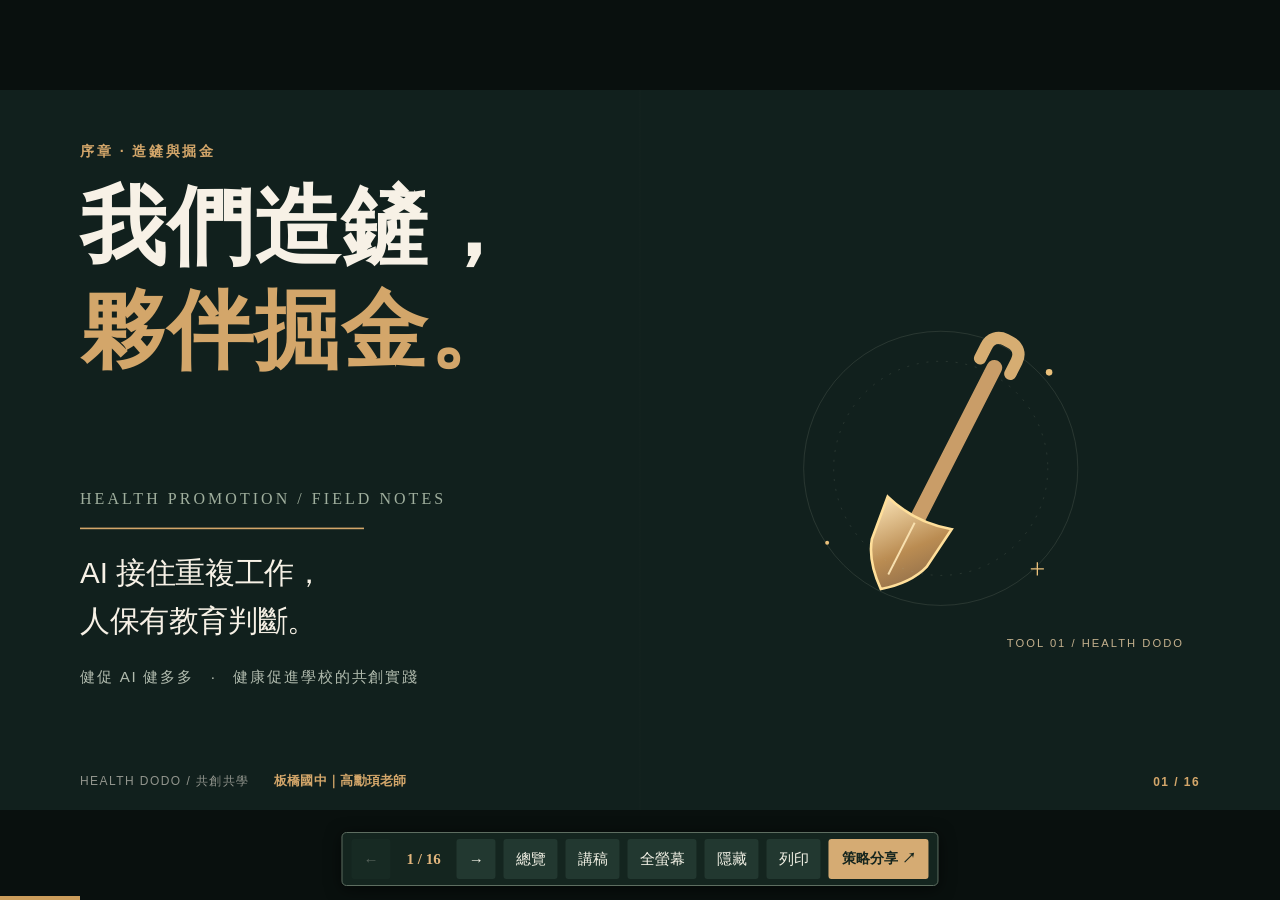
==== commit 42db4799: "Show Banqiao Junior High teacher credit consistently on all 16 slides" ====
--- a/index.html
+++ b/index.html
@@ -50,13 +50,14 @@
 .slide.cover .art-caption { bottom:-6px; }
 .final-visual.cycle-visual { position:relative; height:455px; overflow:visible; }
 .cycle-flow-svg { display:block; width:680px; height:455px; max-width:100%; overflow:visible; }
-#controls .share-control{display:inline-flex;align-items:center;justify-content:center;min-height:40px;padding:9px 13px;background:#d5ab73;color:#15251e;border-radius:3px;font-size:14px;font-weight:700;white-space:nowrap;text-decoration:none}#controls .share-control:hover,#controls .share-control:focus-visible{background:#e8c89a;outline:2px solid #e7bc80;outline-offset:1px}@media(max-width:700px){#controls .share-control{padding:6px 8px;font-size:12px;min-height:32px}}</style></head><body><main id="frame"><section class="slide dark cover active" aria-label="投影片 1"><p class="chapter">序章 · 造鏟與掘金</p><h1>我們造鏟，<br><em>夥伴掘金。</em></h1>
+#controls .share-control{display:inline-flex;align-items:center;justify-content:center;min-height:40px;padding:9px 13px;background:#d5ab73;color:#15251e;border-radius:3px;font-size:14px;font-weight:700;white-space:nowrap;text-decoration:none}#controls .share-control:hover,#controls .share-control:focus-visible{background:#e8c89a;outline:2px solid #e7bc80;outline-offset:1px}@media(max-width:700px){#controls .share-control{padding:6px 8px;font-size:12px;min-height:32px}}.page-footer .speaker-credit{display:inline-block;margin-left:24px;font-weight:750;font-size:16px;letter-spacing:.04em;color:var(--accent);white-space:nowrap}
+</style></head><body><main id="frame"><section class="slide dark cover active" aria-label="投影片 1"><p class="chapter">序章 · 造鏟與掘金</p><h1>我們造鏟，<br><em>夥伴掘金。</em></h1>
 <div class="cover-layout"><div class="cover-copy"><p class="overline">HEALTH PROMOTION / FIELD NOTES</p><div class="cover-rule"></div><p class="cover-slogan">AI 接住重複工作，<br>人保有教育判斷。</p><p class="cover-caption">健促 AI 健多多　·　健康促進學校的共創實踐</p></div><div class="shovel-wrap"><svg class="shovel-svg" viewBox="0 0 650 500" xmlns="http://www.w3.org/2000/svg" aria-hidden="true" >
 <defs><linearGradient id="metalA" x1="0" y1="0" x2="1" y2="1"><stop stop-color="#f7dfb1"/><stop offset=".52" stop-color="#ba8c52"/><stop offset="1" stop-color="#816347"/></linearGradient></defs>
 <g transform="rotate(27 320 250)"><path d="M295 68v-21c0-13 9-22 22-22h8c13 0 22 9 22 22v21" fill="none" stroke="#d6ad72" stroke-width="19" stroke-linecap="round"/><path d="M321 71V330" stroke="#c99d68" stroke-width="24" stroke-linecap="round"/><path d="M265 321q55 17 110 0l-8 69q-10 33-47 62-37-29-47-62Z" fill="url(#metalA)" stroke="#ffdf9a" stroke-width="4"/><path d="M320 338v89" stroke="#f8e0af" stroke-width="3"/></g>
 <g stroke="#a7b09b" stroke-opacity=".25" fill="none"><circle cx="320" cy="245" r="210"/><circle cx="320" cy="245" r="164" stroke-dasharray="3 12"/></g>
 <g fill="#ebc07b"><circle cx="486" cy="98" r="5"/><circle cx="146" cy="359" r="3"/><path d="M468 389v20m-10-10h20" stroke="#ebc07b" stroke-width="2"/></g>
-</svg><span class="art-caption">TOOL 01 / HEALTH DODO</span></div></div><div class="page-footer"><span>HEALTH DODO / 共創共學</span><b>01 / 16</b></div></section><section class="slide paper terrain " aria-label="投影片 2"><p class="chapter">01 · 設計哲學</p><h1>造鏟的人，<br>不替大家決定<span class="accent">往哪裡挖。</span></h1>
+</svg><span class="art-caption">TOOL 01 / HEALTH DODO</span></div></div><div class="page-footer"><span>HEALTH DODO / 共創共學 <span class="speaker-credit">板橋國中｜高勳頊老師</span></span><b>01 / 16</b></div></section><section class="slide paper terrain " aria-label="投影片 2"><p class="chapter">01 · 設計哲學</p><h1>造鏟的人，<br>不替大家決定<span class="accent">往哪裡挖。</span></h1>
 <div class="landscape-layout"><div class="landscape-visual"><svg class="geology-svg" viewBox="0 0 700 500" xmlns="http://www.w3.org/2000/svg" aria-hidden="true">
 <defs>
   <pattern id="soilDotsV7" width="21" height="17" patternUnits="userSpaceOnUse"><circle cx="4" cy="6" r="1" fill="#6a5547" opacity=".32"/></pattern>
@@ -93,26 +94,26 @@
   <path d="M527 250 L546 239 L565 245 L571 261 L555 273 L535 269Z"/>
 </g>
 </svg><div class="landscape-cap">每一所學校，都是不同的土地。</div></div>
-<div class="landscape-list"><div><span>01　工具</span><b>中央核心團隊</b><small>整合原則與方法，打造好用的鏟子</small></div><div><span>02　行動</span><b>第一線教育夥伴</b><small>理解校情、選擇策略、共同實踐</small></div><div><span>03　成果</span><b>親師生健康與福祉</b><small>真正值得被挖掘的黃金</small></div></div></div><div class="page-footer"><span>HEALTH DODO / 共創共學</span><b>02 / 16</b></div></section><section class="slide dark motion-slide " aria-label="投影片 3"><p class="chapter">01 · 設計哲學</p><h1>車可以協助駕駛，<br>但目的地由<span class="accent">誰決定？</span></h1>
+<div class="landscape-list"><div><span>01　工具</span><b>中央核心團隊</b><small>整合原則與方法，打造好用的鏟子</small></div><div><span>02　行動</span><b>第一線教育夥伴</b><small>理解校情、選擇策略、共同實踐</small></div><div><span>03　成果</span><b>親師生健康與福祉</b><small>真正值得被挖掘的黃金</small></div></div></div><div class="page-footer"><span>HEALTH DODO / 共創共學 <span class="speaker-credit">板橋國中｜高勳頊老師</span></span><b>02 / 16</b></div></section><section class="slide dark motion-slide " aria-label="投影片 3"><p class="chapter">01 · 設計哲學</p><h1>車可以協助駕駛，<br>但目的地由<span class="accent">誰決定？</span></h1>
 <div class="road-area"><svg class="road-svg" viewBox="0 0 920 330" xmlns="http://www.w3.org/2000/svg" aria-hidden="true" >
 <path d="M22 245C130 225 168 73 323 109s163 192 330 150 129-140 205-139" stroke="#34413d" stroke-width="72" stroke-linecap="round" fill="none"/>
 <path d="M22 245C130 225 168 73 323 109s163 192 330 150 129-140 205-139" stroke="#d8a76a" stroke-width="4" stroke-dasharray="17 20" stroke-linecap="round" fill="none"/>
 <g class="drive-car"><rect x="-24" y="-14" width="50" height="28" rx="8" fill="#e5be81"/><rect x="-10" y="-10" width="18" height="20" rx="3" fill="#142721"/><circle cx="-13" cy="16" r="5" fill="#1a2723"/><circle cx="15" cy="16" r="5" fill="#1a2723"/></g>
 <g transform="translate(853 78)"><path d="M0 0v40" stroke="#d4b07d" stroke-width="3"/><path d="M0 0h40l-10 15H0Z" fill="#e0b36e"/></g>
-</svg></div><div class="driver-roles"><div><span class="role-marker ai">A</span><h3>AI 能協助</h3><p>辨識資訊、比較路線、處理重複操作</p></div><div class="role-divider"></div><div><span class="role-marker human">H</span><h3>人必須保留</h3><p>設定目標、評估情境、做出最後選擇</p></div></div><p class="footnote">* 此為駕駛輔助與自動駕駛的分工比喻，並非指所有車輛已可完全自主駕駛。</p><div class="page-footer"><span>HEALTH DODO / 共創共學</span><b>03 / 16</b></div></section><section class="slide paper split-slide " aria-label="投影片 4"><p class="chapter">01 · 設計哲學</p><h1>把重複工作交給 AI，<br>把<span class="accent">教育決定</span>留給人。</h1>
-<div class="split-panels"><div class="panel-ai"><strong>AI</strong><span>承接繁瑣</span><ol><li>行政庶務、資料整理</li><li>制式分析、方案草擬</li><li>成果彙整、經驗轉譯</li></ol></div><div class="panel-human"><strong>HUMAN</strong><span>維持專業</span><ol><li>理解學生與校園脈絡</li><li>選擇策略、凝聚共識</li><li>實踐、修正並承擔責任</li></ol></div></div><div class="page-footer"><span>HEALTH DODO / 共創共學</span><b>04 / 16</b></div></section><section class="slide paper archive " aria-label="投影片 5"><p class="chapter">02 · 現場痛點</p><h1>新承辦人接手的，<br>常常是<span class="accent">檔案</span>而不是<span class="accent">經驗</span>。</h1>
-<div class="archive-layout"><div class="archive-quote"><blockquote>「知道去年做了什麼，<br>不代表知道<strong>為什麼</strong>這樣做。」</blockquote><div class="archive-meta"><span>計畫書</span><span>成果照片</span><span>資料表格</span><span>行政交接</span></div></div><div class="archive-art"><div class="photo-slice" style="background-image:url('https://images.unsplash.com/photo-1765867967050-30db3e7a3be8?auto=format&fit=crop&w=1100&q=80')" aria-hidden="true"></div><div class="doc-stack"><article class="doc a"><small>FILE 01 / PLAN</small><b>年度健康促進計畫</b><i></i><i></i><i></i></article><article class="doc b"><small>FILE 02 / RESULT</small><b>成果資料與照片</b><i></i><i></i><i></i></article><article class="doc c"><small>FILE 03 / HANDOVER</small><b>承辦交接紀錄</b><i></i><i></i><i></i></article></div></div></div><p class="photo-credit">照片素材：Jakub Żerdzicki / Unsplash（連線時載入；離線仍有文件插畫）</p><div class="page-footer"><span>HEALTH DODO / 共創共學</span><b>05 / 16</b></div></section><section class="slide dark issues " aria-label="投影片 6"><p class="chapter">02 · 現場痛點</p><h1>六個現場卡點，<br>指向<span class="accent">同一個問題。</span></h1>
-<div class="issue-layout"><div class="issue-list"><div class="issue-row"><span>01</span><b>從哪裡開始</b><small>新承辦人缺少起點</small></div><div class="issue-row"><span>02</span><b>資料如何整理</b><small>相同資料反覆轉換</small></div><div class="issue-row"><span>03</span><b>有數字卻沒有方向</b><small>資料未必轉化為策略</small></div><div class="issue-row"><span>04</span><b>理念難以落地</b><small>理解原則但難操作</small></div><div class="issue-row"><span>05</span><b>怎麼證明有效</b><small>活動數量不等於健康改變</small></div><div class="issue-row"><span>06</span><b>交接後又重來</b><small>決策理由與經驗流失</small></div></div><div class="issue-thesis"><span class="issue-title">核心問題</span><p>不是事情太多，<br>而是<span>工作彼此斷裂。</span></p><div class="issue-bar"></div><small>資料、活動、成果、傳承，應是同一條路徑。</small></div></div><div class="page-footer"><span>HEALTH DODO / 共創共學</span><b>06 / 16</b></div></section><section class="slide paper flow-slide " aria-label="投影片 7"><p class="chapter">02 · 現場痛點</p><h1>從零散工作，<br>走向<span class="accent">可延續的循環。</span></h1>
-<div class="flow-compare"><div class="flow-track old"><span class="flow-label">BEFORE</span><div class="flow-steps-lg"><div>資料</div><i>→</i><div>活動</div><i>→</i><div>成果</div><i>→</i><div>交接</div></div><small>如果缺少連結，每年都可能重新起步。</small></div><div class="flow-track new"><span class="flow-label">AFTER</span><div class="flow-steps-lg"><div>需求診斷</div><i>→</i><div>策略形成</div><i>→</i><div>行動實踐</div><i>→</i><div>成果精進</div></div><small>每一年的回饋，都是下一年度的起點。</small></div></div><div class="loop-line"><svg viewBox="0 0 1200 100" aria-hidden="true"><path d="M1120 6Q1130 80 1000 80H190Q70 80 80 6" stroke="currentColor" stroke-width="2" fill="none"/><path d="m67 20 13-17 12 17" stroke="currentColor" stroke-width="2" fill="none"/></svg><span>反思 · 回饋 · 傳承</span></div><div class="page-footer"><span>HEALTH DODO / 共創共學</span><b>07 / 16</b></div></section><section class="slide dark contrast-slide " aria-label="投影片 8"><p class="chapter">03 · 造鏟的方法</p><h1>八大原則，<br>不是活動完成後的<span class="accent">勾選清單。</span></h1>
-<div class="principle-contrast"><div class="pc-old"><span>事後對照</span><strong>先辦活動</strong><p>再回頭檢查符合哪些原則</p></div><div class="pc-arrow">→</div><div class="pc-new"><span>設計起點</span><strong>先理解需求</strong><p>讓原則影響規劃、執行、評量</p></div></div><div class="principle-banner">Ophelia 八大原則　／　從報告語言，轉為工作方法</div><div class="page-footer"><span>HEALTH DODO / 共創共學</span><b>08 / 16</b></div></section><section class="slide paper ophelia-slide " aria-label="投影片 9"><p class="chapter">03 · 造鏟的方法</p><h1>把八大原則，<br>轉化為<span class="accent">實際可操作的事。</span></h1>
-<div class="ophelia-layout"><div><div class="principle-row"><span>01</span><div><b>聚焦結果</b><small>目標與成果連結</small></div></div><div class="principle-row"><span>02</span><div><b>秉持公平</b><small>看見差異與障礙</small></div></div><div class="principle-row"><span>03</span><div><b>在地智慧導向</b><small>善用校本經驗</small></div></div><div class="principle-row"><span>04</span><div><b>診斷在地需求</b><small>從真實資料出發</small></div></div></div><div class="ophelia-hub"><svg viewBox="0 0 300 320" aria-hidden="true"><circle cx="150" cy="157" r="119" fill="none" stroke="currentColor" stroke-opacity=".35"/><circle cx="150" cy="157" r="92" fill="none" stroke="currentColor" stroke-dasharray="4 9" stroke-opacity=".6"/><circle cx="150" cy="157" r="58" fill="var(--accent)" opacity=".15"/><circle cx="269.0" cy="157.0" r="7" fill="var(--accent)"/><circle cx="234.14570696119915" cy="241.14570696119915" r="7" fill="var(--accent)"/><circle cx="150.0" cy="276.0" r="7" fill="var(--accent)"/><circle cx="65.85429303880085" cy="241.14570696119915" r="7" fill="var(--accent)"/><circle cx="31.0" cy="157.00000000000003" r="7" fill="var(--accent)"/><circle cx="65.85429303880082" cy="72.85429303880085" r="7" fill="var(--accent)"/><circle cx="149.99999999999997" cy="38.0" r="7" fill="var(--accent)"/><circle cx="234.14570696119915" cy="72.85429303880082" r="7" fill="var(--accent)"/></svg><strong>Ophelia</strong><span>以人為本、由下而上</span></div><div><div class="principle-row"><span>05</span><div><b>共同設計</b><small>讓利害關係人參與</small></div></div><div class="principle-row"><span>06</span><div><b>反應能力</b><small>依回饋調整</small></div></div><div class="principle-row"><span>07</span><div><b>跨系統應用</b><small>跨處室與社區合作</small></div></div><div class="principle-row"><span>08</span><div><b>永續性</b><small>累積可傳承經驗</small></div></div></div></div><p class="ophelia-foot">AI 負責整理分析，真實意見仍須由學校蒐集與確認。</p><div class="page-footer"><span>HEALTH DODO / 共創共學</span><b>09 / 16</b></div></section><section class="slide dark zones-slide " aria-label="投影片 10"><p class="chapter">04 · 健多多功能</p><h1>一把鏟子，<br><span class="accent">三種工作情境。</span></h1><div class="zones"><div class="zone-col"><span class="zone-no">01</span><small>DEMONSTRATE</small><b>示範區</b><strong>看懂</strong><p>用完整案例看見需求、策略與成果如何連結</p></div><div class="zone-col"><span class="zone-no">02</span><small>PRACTICE</small><b>實作區</b><strong>做到</strong><p>從校情、資料與資源開始，產出可行方案</p></div><div class="zone-col"><span class="zone-no">03</span><small>STRENGTHEN</small><b>精進區</b><strong>做得更好</strong><p>延續既有計畫，找出可以改善的環節</p></div></div><div class="zone-footer">同一套健康促進專業架構，回應不同階段的工作需求。</div><div class="page-footer"><span>HEALTH DODO / 共創共學</span><b>10 / 16</b></div></section><section class="slide paper workflow-slide " aria-label="投影片 11"><p class="chapter">04 · 健多多功能</p><h1>從校情到方案，<br>AI 與教師<span class="accent">在哪裡交棒？</span></h1>
-<div class="workflow-case"><span>示例議題</span><strong>視力保健</strong><p>從真實校情起步，而不是先想要辦什麼活動。</p></div><div class="workflow-steps"><div class="workflow-step "><span class="num">01</span><b>輸入校情</b><small>資料與資源</small></div><div class="workflow-arrow">→</div><div class="workflow-step "><span class="num">02</span><b>五群體 SWOT</b><small>彙整不同觀點</small></div><div class="workflow-arrow">→</div><div class="workflow-step "><span class="num">03</span><b>收斂問題</b><small>找出優先課題</small></div><div class="workflow-arrow">→</div><div class="workflow-step "><span class="num">04</span><b>盤點策略</b><small>提出不同路徑</small></div><div class="workflow-arrow">→</div><div class="workflow-step human-step"><span class="num">05</span><b>教師決策</b><small>核對與選擇</small></div><div class="workflow-arrow">→</div><div class="workflow-step "><span class="num">06</span><b>形成方案</b><small>實作與評量</small></div></div><div class="decision-quote"><strong>關鍵停靠點</strong><span>AI 提出可能性，教師選擇適切性。</span></div><div class="page-footer"><span>HEALTH DODO / 共創共學</span><b>11 / 16</b></div></section><section class="slide dark continuity-slide " aria-label="投影片 12"><p class="chapter">04 · 健多多功能</p><h1>已經有計畫，<br><span class="accent">不必從頭來過。</span></h1>
-<div class="continuity-layout"><div class="continuity-source"><span>INPUT / 既有計畫</span><div class="minidoc"><b>視力保健推動計畫</b><i></i><i></i><i></i><i></i><small>活動・指標・成果・限制</small></div></div><div class="continuity-path"><svg viewBox="0 0 120 200" aria-hidden="true"><path d="M15 100h84M84 87l15 13-15 13" stroke="currentColor" fill="none" stroke-width="4"/></svg></div><div class="continuity-choices"><div><span>KEEP</span><b>保留</b><p>值得延續的有效做法</p></div><div><span>REFINE</span><b>調整</b><p>改善既有活動品質</p></div><div><span>COMPLETE</span><b>補足</b><p>完善證據與追蹤機制</p></div></div></div><div class="continuity-line">精進不等於不斷增加活動，也不代表推翻已經核定的方案。</div><div class="page-footer"><span>HEALTH DODO / 共創共學</span><b>12 / 16</b></div></section><section class="slide paper topics-slide " aria-label="投影片 13"><p class="chapter">04 · 健多多功能</p><h1>七大議題，<br>共享<span class="accent">一套在地實踐思維。</span></h1>
-<div class="topics-layout"><div class="topics-list"><div class="topic-line"><span>01</span><strong>視力保健</strong><span class="topic-dot"></span></div><div class="topic-line"><span>02</span><strong>口腔保健</strong><span class="topic-dot"></span></div><div class="topic-line"><span>03</span><strong>全民健保</strong><span class="topic-dot"></span></div><div class="topic-line"><span>04</span><strong>健康體位</strong><span class="topic-dot"></span></div><div class="topic-line"><span>05</span><strong>菸檳防制</strong><span class="topic-dot"></span></div><div class="topic-line"><span>06</span><strong>全面性教育</strong><span class="topic-dot"></span></div><div class="topic-line"><span>07</span><strong>正向心理健康促進</strong><span class="topic-dot"></span></div></div><div class="topics-aside"><span>7 / 1</span><p>七種議題專業<br>一套分析與決策流程</p><div class="topics-small">診斷需求　·　形成策略　·　成果精進</div></div></div><div class="page-footer"><span>HEALTH DODO / 共創共學</span><b>13 / 16</b></div></section><section class="slide dark guard-slide " aria-label="投影片 14"><p class="chapter">04 · 健多多功能</p><h1>工具可以提出建議，<br>但不能<span class="accent">製造證據。</span></h1>
-<div class="guard-layout"><div class="guard-symbol">!</div><div class="guard-rules"><div class="guard-rule"><span>01</span><div><b>不拿學生個資冒險</b><small>先去識別化，再評估是否需要輸入</small></div></div><div class="guard-rule"><span>02</span><div><b>不把推論當事實</b><small>AI 建議、假設、證據必須清楚區分</small></div></div><div class="guard-rule"><span>03</span><div><b>不讓工具代替決策</b><small>教師、行政與利害關係人保有最後決定權</small></div></div></div></div><div class="guard-strap">共創必須有真實的人參與；AI 不能憑空生成共識與成效。</div><div class="page-footer"><span>HEALTH DODO / 共創共學</span><b>14 / 16</b></div></section><section class="slide paper branch-slide " aria-label="投影片 15"><p class="chapter">05 · 未來發展</p><h1>同一套專業核心，<br>可以有<span class="accent">三條延續路徑。</span></h1>
+</svg></div><div class="driver-roles"><div><span class="role-marker ai">A</span><h3>AI 能協助</h3><p>辨識資訊、比較路線、處理重複操作</p></div><div class="role-divider"></div><div><span class="role-marker human">H</span><h3>人必須保留</h3><p>設定目標、評估情境、做出最後選擇</p></div></div><p class="footnote">* 此為駕駛輔助與自動駕駛的分工比喻，並非指所有車輛已可完全自主駕駛。</p><div class="page-footer"><span>HEALTH DODO / 共創共學 <span class="speaker-credit">板橋國中｜高勳頊老師</span></span><b>03 / 16</b></div></section><section class="slide paper split-slide " aria-label="投影片 4"><p class="chapter">01 · 設計哲學</p><h1>把重複工作交給 AI，<br>把<span class="accent">教育決定</span>留給人。</h1>
+<div class="split-panels"><div class="panel-ai"><strong>AI</strong><span>承接繁瑣</span><ol><li>行政庶務、資料整理</li><li>制式分析、方案草擬</li><li>成果彙整、經驗轉譯</li></ol></div><div class="panel-human"><strong>HUMAN</strong><span>維持專業</span><ol><li>理解學生與校園脈絡</li><li>選擇策略、凝聚共識</li><li>實踐、修正並承擔責任</li></ol></div></div><div class="page-footer"><span>HEALTH DODO / 共創共學 <span class="speaker-credit">板橋國中｜高勳頊老師</span></span><b>04 / 16</b></div></section><section class="slide paper archive " aria-label="投影片 5"><p class="chapter">02 · 現場痛點</p><h1>新承辦人接手的，<br>常常是<span class="accent">檔案</span>而不是<span class="accent">經驗</span>。</h1>
+<div class="archive-layout"><div class="archive-quote"><blockquote>「知道去年做了什麼，<br>不代表知道<strong>為什麼</strong>這樣做。」</blockquote><div class="archive-meta"><span>計畫書</span><span>成果照片</span><span>資料表格</span><span>行政交接</span></div></div><div class="archive-art"><div class="photo-slice" style="background-image:url('https://images.unsplash.com/photo-1765867967050-30db3e7a3be8?auto=format&fit=crop&w=1100&q=80')" aria-hidden="true"></div><div class="doc-stack"><article class="doc a"><small>FILE 01 / PLAN</small><b>年度健康促進計畫</b><i></i><i></i><i></i></article><article class="doc b"><small>FILE 02 / RESULT</small><b>成果資料與照片</b><i></i><i></i><i></i></article><article class="doc c"><small>FILE 03 / HANDOVER</small><b>承辦交接紀錄</b><i></i><i></i><i></i></article></div></div></div><p class="photo-credit">照片素材：Jakub Żerdzicki / Unsplash（連線時載入；離線仍有文件插畫）</p><div class="page-footer"><span>HEALTH DODO / 共創共學 <span class="speaker-credit">板橋國中｜高勳頊老師</span></span><b>05 / 16</b></div></section><section class="slide dark issues " aria-label="投影片 6"><p class="chapter">02 · 現場痛點</p><h1>六個現場卡點，<br>指向<span class="accent">同一個問題。</span></h1>
+<div class="issue-layout"><div class="issue-list"><div class="issue-row"><span>01</span><b>從哪裡開始</b><small>新承辦人缺少起點</small></div><div class="issue-row"><span>02</span><b>資料如何整理</b><small>相同資料反覆轉換</small></div><div class="issue-row"><span>03</span><b>有數字卻沒有方向</b><small>資料未必轉化為策略</small></div><div class="issue-row"><span>04</span><b>理念難以落地</b><small>理解原則但難操作</small></div><div class="issue-row"><span>05</span><b>怎麼證明有效</b><small>活動數量不等於健康改變</small></div><div class="issue-row"><span>06</span><b>交接後又重來</b><small>決策理由與經驗流失</small></div></div><div class="issue-thesis"><span class="issue-title">核心問題</span><p>不是事情太多，<br>而是<span>工作彼此斷裂。</span></p><div class="issue-bar"></div><small>資料、活動、成果、傳承，應是同一條路徑。</small></div></div><div class="page-footer"><span>HEALTH DODO / 共創共學 <span class="speaker-credit">板橋國中｜高勳頊老師</span></span><b>06 / 16</b></div></section><section class="slide paper flow-slide " aria-label="投影片 7"><p class="chapter">02 · 現場痛點</p><h1>從零散工作，<br>走向<span class="accent">可延續的循環。</span></h1>
+<div class="flow-compare"><div class="flow-track old"><span class="flow-label">BEFORE</span><div class="flow-steps-lg"><div>資料</div><i>→</i><div>活動</div><i>→</i><div>成果</div><i>→</i><div>交接</div></div><small>如果缺少連結，每年都可能重新起步。</small></div><div class="flow-track new"><span class="flow-label">AFTER</span><div class="flow-steps-lg"><div>需求診斷</div><i>→</i><div>策略形成</div><i>→</i><div>行動實踐</div><i>→</i><div>成果精進</div></div><small>每一年的回饋，都是下一年度的起點。</small></div></div><div class="loop-line"><svg viewBox="0 0 1200 100" aria-hidden="true"><path d="M1120 6Q1130 80 1000 80H190Q70 80 80 6" stroke="currentColor" stroke-width="2" fill="none"/><path d="m67 20 13-17 12 17" stroke="currentColor" stroke-width="2" fill="none"/></svg><span>反思 · 回饋 · 傳承</span></div><div class="page-footer"><span>HEALTH DODO / 共創共學 <span class="speaker-credit">板橋國中｜高勳頊老師</span></span><b>07 / 16</b></div></section><section class="slide dark contrast-slide " aria-label="投影片 8"><p class="chapter">03 · 造鏟的方法</p><h1>八大原則，<br>不是活動完成後的<span class="accent">勾選清單。</span></h1>
+<div class="principle-contrast"><div class="pc-old"><span>事後對照</span><strong>先辦活動</strong><p>再回頭檢查符合哪些原則</p></div><div class="pc-arrow">→</div><div class="pc-new"><span>設計起點</span><strong>先理解需求</strong><p>讓原則影響規劃、執行、評量</p></div></div><div class="principle-banner">Ophelia 八大原則　／　從報告語言，轉為工作方法</div><div class="page-footer"><span>HEALTH DODO / 共創共學 <span class="speaker-credit">板橋國中｜高勳頊老師</span></span><b>08 / 16</b></div></section><section class="slide paper ophelia-slide " aria-label="投影片 9"><p class="chapter">03 · 造鏟的方法</p><h1>把八大原則，<br>轉化為<span class="accent">實際可操作的事。</span></h1>
+<div class="ophelia-layout"><div><div class="principle-row"><span>01</span><div><b>聚焦結果</b><small>目標與成果連結</small></div></div><div class="principle-row"><span>02</span><div><b>秉持公平</b><small>看見差異與障礙</small></div></div><div class="principle-row"><span>03</span><div><b>在地智慧導向</b><small>善用校本經驗</small></div></div><div class="principle-row"><span>04</span><div><b>診斷在地需求</b><small>從真實資料出發</small></div></div></div><div class="ophelia-hub"><svg viewBox="0 0 300 320" aria-hidden="true"><circle cx="150" cy="157" r="119" fill="none" stroke="currentColor" stroke-opacity=".35"/><circle cx="150" cy="157" r="92" fill="none" stroke="currentColor" stroke-dasharray="4 9" stroke-opacity=".6"/><circle cx="150" cy="157" r="58" fill="var(--accent)" opacity=".15"/><circle cx="269.0" cy="157.0" r="7" fill="var(--accent)"/><circle cx="234.14570696119915" cy="241.14570696119915" r="7" fill="var(--accent)"/><circle cx="150.0" cy="276.0" r="7" fill="var(--accent)"/><circle cx="65.85429303880085" cy="241.14570696119915" r="7" fill="var(--accent)"/><circle cx="31.0" cy="157.00000000000003" r="7" fill="var(--accent)"/><circle cx="65.85429303880082" cy="72.85429303880085" r="7" fill="var(--accent)"/><circle cx="149.99999999999997" cy="38.0" r="7" fill="var(--accent)"/><circle cx="234.14570696119915" cy="72.85429303880082" r="7" fill="var(--accent)"/></svg><strong>Ophelia</strong><span>以人為本、由下而上</span></div><div><div class="principle-row"><span>05</span><div><b>共同設計</b><small>讓利害關係人參與</small></div></div><div class="principle-row"><span>06</span><div><b>反應能力</b><small>依回饋調整</small></div></div><div class="principle-row"><span>07</span><div><b>跨系統應用</b><small>跨處室與社區合作</small></div></div><div class="principle-row"><span>08</span><div><b>永續性</b><small>累積可傳承經驗</small></div></div></div></div><p class="ophelia-foot">AI 負責整理分析，真實意見仍須由學校蒐集與確認。</p><div class="page-footer"><span>HEALTH DODO / 共創共學 <span class="speaker-credit">板橋國中｜高勳頊老師</span></span><b>09 / 16</b></div></section><section class="slide dark zones-slide " aria-label="投影片 10"><p class="chapter">04 · 健多多功能</p><h1>一把鏟子，<br><span class="accent">三種工作情境。</span></h1><div class="zones"><div class="zone-col"><span class="zone-no">01</span><small>DEMONSTRATE</small><b>示範區</b><strong>看懂</strong><p>用完整案例看見需求、策略與成果如何連結</p></div><div class="zone-col"><span class="zone-no">02</span><small>PRACTICE</small><b>實作區</b><strong>做到</strong><p>從校情、資料與資源開始，產出可行方案</p></div><div class="zone-col"><span class="zone-no">03</span><small>STRENGTHEN</small><b>精進區</b><strong>做得更好</strong><p>延續既有計畫，找出可以改善的環節</p></div></div><div class="zone-footer">同一套健康促進專業架構，回應不同階段的工作需求。</div><div class="page-footer"><span>HEALTH DODO / 共創共學 <span class="speaker-credit">板橋國中｜高勳頊老師</span></span><b>10 / 16</b></div></section><section class="slide paper workflow-slide " aria-label="投影片 11"><p class="chapter">04 · 健多多功能</p><h1>從校情到方案，<br>AI 與教師<span class="accent">在哪裡交棒？</span></h1>
+<div class="workflow-case"><span>示例議題</span><strong>視力保健</strong><p>從真實校情起步，而不是先想要辦什麼活動。</p></div><div class="workflow-steps"><div class="workflow-step "><span class="num">01</span><b>輸入校情</b><small>資料與資源</small></div><div class="workflow-arrow">→</div><div class="workflow-step "><span class="num">02</span><b>五群體 SWOT</b><small>彙整不同觀點</small></div><div class="workflow-arrow">→</div><div class="workflow-step "><span class="num">03</span><b>收斂問題</b><small>找出優先課題</small></div><div class="workflow-arrow">→</div><div class="workflow-step "><span class="num">04</span><b>盤點策略</b><small>提出不同路徑</small></div><div class="workflow-arrow">→</div><div class="workflow-step human-step"><span class="num">05</span><b>教師決策</b><small>核對與選擇</small></div><div class="workflow-arrow">→</div><div class="workflow-step "><span class="num">06</span><b>形成方案</b><small>實作與評量</small></div></div><div class="decision-quote"><strong>關鍵停靠點</strong><span>AI 提出可能性，教師選擇適切性。</span></div><div class="page-footer"><span>HEALTH DODO / 共創共學 <span class="speaker-credit">板橋國中｜高勳頊老師</span></span><b>11 / 16</b></div></section><section class="slide dark continuity-slide " aria-label="投影片 12"><p class="chapter">04 · 健多多功能</p><h1>已經有計畫，<br><span class="accent">不必從頭來過。</span></h1>
+<div class="continuity-layout"><div class="continuity-source"><span>INPUT / 既有計畫</span><div class="minidoc"><b>視力保健推動計畫</b><i></i><i></i><i></i><i></i><small>活動・指標・成果・限制</small></div></div><div class="continuity-path"><svg viewBox="0 0 120 200" aria-hidden="true"><path d="M15 100h84M84 87l15 13-15 13" stroke="currentColor" fill="none" stroke-width="4"/></svg></div><div class="continuity-choices"><div><span>KEEP</span><b>保留</b><p>值得延續的有效做法</p></div><div><span>REFINE</span><b>調整</b><p>改善既有活動品質</p></div><div><span>COMPLETE</span><b>補足</b><p>完善證據與追蹤機制</p></div></div></div><div class="continuity-line">精進不等於不斷增加活動，也不代表推翻已經核定的方案。</div><div class="page-footer"><span>HEALTH DODO / 共創共學 <span class="speaker-credit">板橋國中｜高勳頊老師</span></span><b>12 / 16</b></div></section><section class="slide paper topics-slide " aria-label="投影片 13"><p class="chapter">04 · 健多多功能</p><h1>七大議題，<br>共享<span class="accent">一套在地實踐思維。</span></h1>
+<div class="topics-layout"><div class="topics-list"><div class="topic-line"><span>01</span><strong>視力保健</strong><span class="topic-dot"></span></div><div class="topic-line"><span>02</span><strong>口腔保健</strong><span class="topic-dot"></span></div><div class="topic-line"><span>03</span><strong>全民健保</strong><span class="topic-dot"></span></div><div class="topic-line"><span>04</span><strong>健康體位</strong><span class="topic-dot"></span></div><div class="topic-line"><span>05</span><strong>菸檳防制</strong><span class="topic-dot"></span></div><div class="topic-line"><span>06</span><strong>全面性教育</strong><span class="topic-dot"></span></div><div class="topic-line"><span>07</span><strong>正向心理健康促進</strong><span class="topic-dot"></span></div></div><div class="topics-aside"><span>7 / 1</span><p>七種議題專業<br>一套分析與決策流程</p><div class="topics-small">診斷需求　·　形成策略　·　成果精進</div></div></div><div class="page-footer"><span>HEALTH DODO / 共創共學 <span class="speaker-credit">板橋國中｜高勳頊老師</span></span><b>13 / 16</b></div></section><section class="slide dark guard-slide " aria-label="投影片 14"><p class="chapter">04 · 健多多功能</p><h1>工具可以提出建議，<br>但不能<span class="accent">製造證據。</span></h1>
+<div class="guard-layout"><div class="guard-symbol">!</div><div class="guard-rules"><div class="guard-rule"><span>01</span><div><b>不拿學生個資冒險</b><small>先去識別化，再評估是否需要輸入</small></div></div><div class="guard-rule"><span>02</span><div><b>不把推論當事實</b><small>AI 建議、假設、證據必須清楚區分</small></div></div><div class="guard-rule"><span>03</span><div><b>不讓工具代替決策</b><small>教師、行政與利害關係人保有最後決定權</small></div></div></div></div><div class="guard-strap">共創必須有真實的人參與；AI 不能憑空生成共識與成效。</div><div class="page-footer"><span>HEALTH DODO / 共創共學 <span class="speaker-credit">板橋國中｜高勳頊老師</span></span><b>14 / 16</b></div></section><section class="slide paper branch-slide " aria-label="投影片 15"><p class="chapter">05 · 未來發展</p><h1>同一套專業核心，<br>可以有<span class="accent">三條延續路徑。</span></h1>
 <div class="branch-core"><span>KNOWLEDGE CORE</span><strong>健康促進知識 × 八大原則 × 分析流程</strong></div>
 <div class="branch-connector"><i></i><i></i><i></i></div>
-<div class="branch-targets"><div><span>01 / 跨平台</span><b>Gemini Gem</b><small>移轉指令與知識，維持熟悉的使用方式</small></div><div><span>02 / 原平台</span><b>ChatGPT Plugin</b><small>讓功能延續於 ChatGPT 服務生態</small></div><div><span>03 / 可攜性</span><b>AI Skill</b><small>保存專業工作流程與可移植的技能內容</small></div></div><p class="branch-note">目前為發展路徑規劃；實際開放、免費權限及相容性仍需確認。</p><div class="page-footer"><span>HEALTH DODO / 共創共學</span><b>15 / 16</b></div></section><section class="slide dark final-slide " aria-label="投影片 16"><p class="chapter">結語 · 共創共學</p><h1>好用的鏟子，<br>從來<span class="accent">不是終點。</span></h1>
+<div class="branch-targets"><div><span>01 / 跨平台</span><b>Gemini Gem</b><small>移轉指令與知識，維持熟悉的使用方式</small></div><div><span>02 / 原平台</span><b>ChatGPT Plugin</b><small>讓功能延續於 ChatGPT 服務生態</small></div><div><span>03 / 可攜性</span><b>AI Skill</b><small>保存專業工作流程與可移植的技能內容</small></div></div><p class="branch-note">目前為發展路徑規劃；實際開放、免費權限及相容性仍需確認。</p><div class="page-footer"><span>HEALTH DODO / 共創共學 <span class="speaker-credit">板橋國中｜高勳頊老師</span></span><b>15 / 16</b></div></section><section class="slide dark final-slide " aria-label="投影片 16"><p class="chapter">結語 · 共創共學</p><h1>好用的鏟子，<br>從來<span class="accent">不是終點。</span></h1>
 <div class="final-layout"><div class="final-copy"><p>中央造鏟，第一線實踐；<br>掘金者的經驗，<br>再成為下一把更好的鏟子。</p><blockquote>把時間還給教育，<br>把決定留給人。</blockquote></div><div class="final-visual cycle-visual"><svg class="cycle-flow-svg" viewBox="0 0 680 455" xmlns="http://www.w3.org/2000/svg" role="img" aria-label="中央團隊研發工具，第一線夥伴在地實踐，經驗回饋再改善工具的循環">
 <defs><marker id="cycleArrowV7" markerWidth="12" markerHeight="12" refX="8" refY="5" orient="auto"><path d="M0 0 L9 5 L0 10Z" fill="#d9ad70"/></marker></defs>
 <!-- Precise card-to-card connections and an independent return channel -->
@@ -134,7 +135,7 @@
   <text x="350" y="447" fill="#d9ad70" font-size="23" letter-spacing="4">共創 · 共學 · 精進</text>
   <text x="64" y="225" fill="#c3d0c5" font-size="17" transform="rotate(-90 64 225)">精進下一版</text>
 </g>
-</svg></div></div><div class="page-footer"><span>HEALTH DODO / 共創共學</span><b>16 / 16</b></div></section></main><nav id="controls" aria-label="簡報控制"><button id="prev" aria-label="上一頁">←</button><span id="counter"></span><button id="next" aria-label="下一頁">→</button><button id="overviewBtn">總覽</button><button id="notesBtn" aria-pressed="false">講稿</button><button id="fullBtn">全螢幕</button><button id="cleanBtn" class="wide-control">隱藏</button><button id="printBtn" class="wide-control">列印</button><a class="share-control" id="strategyShareLink" href="./share/" target="_blank" rel="noopener noreferrer" aria-label="開啟策略共創分享區">策略分享 ↗</a></nav><div id="progress"></div><aside id="notes" hidden><h2>講者備忘</h2><p id="noteText"></p></aside><dialog id="overview"><h2>16 頁簡報總覽</h2><div id="overviewList"></div><button id="overviewClose">關閉</button></dialog><script id="notesData" type="application/json">["先用鏟子的隱喻開場。此工具並非代替各校決定，而是讓現場夥伴有更省力的專業工具。", "造鏟=中央、使用鏟子=第一線、土地=校情、黃金=親師生的健康與福祉；比喻不是商業出售。", "把開場的鏟子和自動駕駛連起來：運算與操作可以交給系統，目的與責任不能。", "重點不是AI替代教師，而是為老師留出時間理解學生與家長、作價值判斷。", "這頁讓承辦人代入：即使留下文件，當年為什麼選擇活動、遇過什麼問題，未必有被妥善記下。", "這六項是健多多欲回應的常見工作情境，不是全國盛行率調查。左側可邀現場舉手回應。", "兩個流程形成清晰對照。重要的是從資料到決策再到評估形成循環。", "請提醒參與者：不是為了八大原則而新增活動，是用原則問我們的流程有沒有反映真實需求。", "八大原則用語依健康促進學校研習用語。AI不能憑空生成真實利害關係人的意見。", "健多多示範、實作、精進三個功能區。不要讓這頁變成產品型錄；要說清楚進場條件不同。", "第5步是人為決策的停靠點，課程應鼓勵教師說明自己為什麼選擇某一策略。", "健多多分析現有計畫，優先協助執行品質、分眾支持和評量，而不是要求額外辦新活動。", "七項健康促進議題均已設計健多多版本；共用工作流程，仍保有每項議題的內容專業。", "使用之前，務必強調學生資料保護與生成內容的實證限制；AI的便利不能掩蓋責任。", "若原有入口停用，核心設計可轉成Gem、Plugin及Skill。此為規劃，而非三種服務皆已上線。", "最後回到開頭隱喻：工具不是要取代判斷，而是形成中央與地方的共創循環。"]</script><script>
+</svg></div></div><div class="page-footer"><span>HEALTH DODO / 共創共學 <span class="speaker-credit">板橋國中｜高勳頊老師</span></span><b>16 / 16</b></div></section></main><nav id="controls" aria-label="簡報控制"><button id="prev" aria-label="上一頁">←</button><span id="counter"></span><button id="next" aria-label="下一頁">→</button><button id="overviewBtn">總覽</button><button id="notesBtn" aria-pressed="false">講稿</button><button id="fullBtn">全螢幕</button><button id="cleanBtn" class="wide-control">隱藏</button><button id="printBtn" class="wide-control">列印</button><a class="share-control" id="strategyShareLink" href="./share/" target="_blank" rel="noopener noreferrer" aria-label="開啟策略共創分享區">策略分享 ↗</a></nav><div id="progress"></div><aside id="notes" hidden><h2>講者備忘</h2><p id="noteText"></p></aside><dialog id="overview"><h2>16 頁簡報總覽</h2><div id="overviewList"></div><button id="overviewClose">關閉</button></dialog><script id="notesData" type="application/json">["先用鏟子的隱喻開場。此工具並非代替各校決定，而是讓現場夥伴有更省力的專業工具。", "造鏟=中央、使用鏟子=第一線、土地=校情、黃金=親師生的健康與福祉；比喻不是商業出售。", "把開場的鏟子和自動駕駛連起來：運算與操作可以交給系統，目的與責任不能。", "重點不是AI替代教師，而是為老師留出時間理解學生與家長、作價值判斷。", "這頁讓承辦人代入：即使留下文件，當年為什麼選擇活動、遇過什麼問題，未必有被妥善記下。", "這六項是健多多欲回應的常見工作情境，不是全國盛行率調查。左側可邀現場舉手回應。", "兩個流程形成清晰對照。重要的是從資料到決策再到評估形成循環。", "請提醒參與者：不是為了八大原則而新增活動，是用原則問我們的流程有沒有反映真實需求。", "八大原則用語依健康促進學校研習用語。AI不能憑空生成真實利害關係人的意見。", "健多多示範、實作、精進三個功能區。不要讓這頁變成產品型錄；要說清楚進場條件不同。", "第5步是人為決策的停靠點，課程應鼓勵教師說明自己為什麼選擇某一策略。", "健多多分析現有計畫，優先協助執行品質、分眾支持和評量，而不是要求額外辦新活動。", "七項健康促進議題均已設計健多多版本；共用工作流程，仍保有每項議題的內容專業。", "使用之前，務必強調學生資料保護與生成內容的實證限制；AI的便利不能掩蓋責任。", "若原有入口停用，核心設計可轉成Gem、Plugin及Skill。此為規劃，而非三種服務皆已上線。", "最後回到開頭隱喻：工具不是要取代判斷，而是形成中央與地方的共創循環。"]</script><script>
 const slides=[...document.querySelectorAll('.slide')];const notes=JSON.parse(document.querySelector('#notesData').textContent);const $=id=>document.getElementById(id);let index=0;let safe=false;
 function size(){document.documentElement.style.setProperty('--scale',Math.min(window.innerWidth/1600,window.innerHeight/900));}
 function go(n){const i=Math.max(0,Math.min(slides.length-1,n));index=i;slides.forEach((s,j)=>{s.classList.toggle('active',i===j);s.setAttribute('aria-hidden',String(i!==j));});$('counter').textContent=`${i+1} / ${slides.length}`;$('prev').disabled=i===0;$('next').disabled=i===slides.length-1;$('noteText').textContent=notes[i];$('progress').style.width=`${(i+1)/slides.length*100}%`;document.title=`${i+1}/${slides.length}｜健多多·我們造鏟，夥伴掘金`;
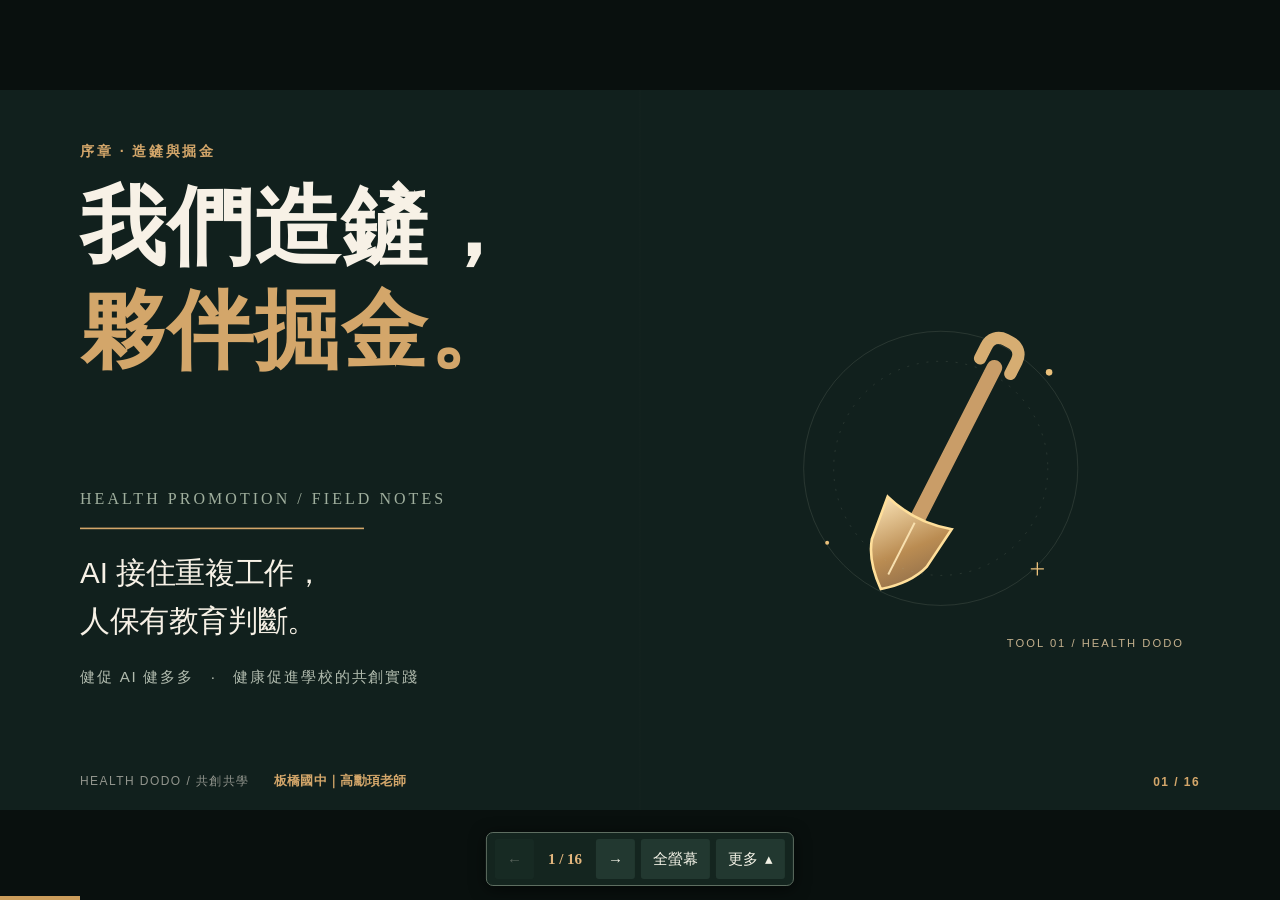
==== commit b68de505: "Collapse secondary slide controls into a More menu to prevent footer overlap" ====
--- a/index.html
+++ b/index.html
@@ -51,6 +51,19 @@
 .final-visual.cycle-visual { position:relative; height:455px; overflow:visible; }
 .cycle-flow-svg { display:block; width:680px; height:455px; max-width:100%; overflow:visible; }
 #controls .share-control{display:inline-flex;align-items:center;justify-content:center;min-height:40px;padding:9px 13px;background:#d5ab73;color:#15251e;border-radius:3px;font-size:14px;font-weight:700;white-space:nowrap;text-decoration:none}#controls .share-control:hover,#controls .share-control:focus-visible{background:#e8c89a;outline:2px solid #e7bc80;outline-offset:1px}@media(max-width:700px){#controls .share-control{padding:6px 8px;font-size:12px;min-height:32px}}.page-footer .speaker-credit{display:inline-block;margin-left:24px;font-weight:750;font-size:16px;letter-spacing:.04em;color:var(--accent);white-space:nowrap}
+
+/* V9 - compact navigation; secondary actions open in an upward menu */
+#controls{gap:6px;padding:6px 8px;border-radius:7px;max-width:calc(100vw - 16px)}
+#controls .more-wrap{position:relative;display:flex;align-items:center}
+#controls #moreBtn{white-space:nowrap;display:flex;align-items:center;gap:7px}
+#controls #moreBtn[aria-expanded="true"]{background:#45624f;outline:1px solid #d9ad72}
+#controls .more-menu{position:absolute;right:0;bottom:calc(100% + 12px);width:210px;max-width:calc(100vw - 24px);padding:8px;z-index:1100;background:#172b23;border:1px solid #738876;border-radius:9px;box-shadow:0 14px 34px #000b;display:grid;gap:5px}
+#controls .more-menu[hidden]{display:none!important}
+#controls .more-menu button,#controls .more-menu a.share-control{display:flex;align-items:center;justify-content:flex-start;width:100%;box-sizing:border-box;text-align:left;padding:11px 13px;min-height:42px;font-size:15px;margin:0;border-radius:4px;color:#f1f0e4;text-decoration:none;background:#273f34}
+#controls .more-menu button:hover,#controls .more-menu button:focus-visible,#controls .more-menu a.share-control:hover,#controls .more-menu a.share-control:focus-visible{background:#476351;outline:2px solid #dfb777;outline-offset:-1px}
+#controls .more-menu a.share-control{background:#b98b54;color:#10231c;font-weight:750}
+#controls .more-menu a.share-control:hover,#controls .more-menu a.share-control:focus-visible{background:#e8c89a;color:#10231c}
+@media(max-width:650px){#controls{gap:3px;padding:4px 5px}#controls #fullBtn{font-size:12px}#controls #moreBtn{font-size:12px}}
 </style></head><body><main id="frame"><section class="slide dark cover active" aria-label="投影片 1"><p class="chapter">序章 · 造鏟與掘金</p><h1>我們造鏟，<br><em>夥伴掘金。</em></h1>
 <div class="cover-layout"><div class="cover-copy"><p class="overline">HEALTH PROMOTION / FIELD NOTES</p><div class="cover-rule"></div><p class="cover-slogan">AI 接住重複工作，<br>人保有教育判斷。</p><p class="cover-caption">健促 AI 健多多　·　健康促進學校的共創實踐</p></div><div class="shovel-wrap"><svg class="shovel-svg" viewBox="0 0 650 500" xmlns="http://www.w3.org/2000/svg" aria-hidden="true" >
 <defs><linearGradient id="metalA" x1="0" y1="0" x2="1" y2="1"><stop stop-color="#f7dfb1"/><stop offset=".52" stop-color="#ba8c52"/><stop offset="1" stop-color="#816347"/></linearGradient></defs>
@@ -135,7 +148,22 @@
   <text x="350" y="447" fill="#d9ad70" font-size="23" letter-spacing="4">共創 · 共學 · 精進</text>
   <text x="64" y="225" fill="#c3d0c5" font-size="17" transform="rotate(-90 64 225)">精進下一版</text>
 </g>
-</svg></div></div><div class="page-footer"><span>HEALTH DODO / 共創共學 <span class="speaker-credit">板橋國中｜高勳頊老師</span></span><b>16 / 16</b></div></section></main><nav id="controls" aria-label="簡報控制"><button id="prev" aria-label="上一頁">←</button><span id="counter"></span><button id="next" aria-label="下一頁">→</button><button id="overviewBtn">總覽</button><button id="notesBtn" aria-pressed="false">講稿</button><button id="fullBtn">全螢幕</button><button id="cleanBtn" class="wide-control">隱藏</button><button id="printBtn" class="wide-control">列印</button><a class="share-control" id="strategyShareLink" href="./share/" target="_blank" rel="noopener noreferrer" aria-label="開啟策略共創分享區">策略分享 ↗</a></nav><div id="progress"></div><aside id="notes" hidden><h2>講者備忘</h2><p id="noteText"></p></aside><dialog id="overview"><h2>16 頁簡報總覽</h2><div id="overviewList"></div><button id="overviewClose">關閉</button></dialog><script id="notesData" type="application/json">["先用鏟子的隱喻開場。此工具並非代替各校決定，而是讓現場夥伴有更省力的專業工具。", "造鏟=中央、使用鏟子=第一線、土地=校情、黃金=親師生的健康與福祉；比喻不是商業出售。", "把開場的鏟子和自動駕駛連起來：運算與操作可以交給系統，目的與責任不能。", "重點不是AI替代教師，而是為老師留出時間理解學生與家長、作價值判斷。", "這頁讓承辦人代入：即使留下文件，當年為什麼選擇活動、遇過什麼問題，未必有被妥善記下。", "這六項是健多多欲回應的常見工作情境，不是全國盛行率調查。左側可邀現場舉手回應。", "兩個流程形成清晰對照。重要的是從資料到決策再到評估形成循環。", "請提醒參與者：不是為了八大原則而新增活動，是用原則問我們的流程有沒有反映真實需求。", "八大原則用語依健康促進學校研習用語。AI不能憑空生成真實利害關係人的意見。", "健多多示範、實作、精進三個功能區。不要讓這頁變成產品型錄；要說清楚進場條件不同。", "第5步是人為決策的停靠點，課程應鼓勵教師說明自己為什麼選擇某一策略。", "健多多分析現有計畫，優先協助執行品質、分眾支持和評量，而不是要求額外辦新活動。", "七項健康促進議題均已設計健多多版本；共用工作流程，仍保有每項議題的內容專業。", "使用之前，務必強調學生資料保護與生成內容的實證限制；AI的便利不能掩蓋責任。", "若原有入口停用，核心設計可轉成Gem、Plugin及Skill。此為規劃，而非三種服務皆已上線。", "最後回到開頭隱喻：工具不是要取代判斷，而是形成中央與地方的共創循環。"]</script><script>
+</svg></div></div><div class="page-footer"><span>HEALTH DODO / 共創共學 <span class="speaker-credit">板橋國中｜高勳頊老師</span></span><b>16 / 16</b></div></section></main><nav id="controls" aria-label="簡報控制">
+<button id="prev" aria-label="上一頁" title="上一頁（←）">←</button>
+<span id="counter" aria-live="polite"></span>
+<button id="next" aria-label="下一頁" title="下一頁（→）">→</button>
+<button id="fullBtn" title="全螢幕（F）">全螢幕</button>
+<div class="more-wrap">
+<button id="moreBtn" aria-haspopup="true" aria-controls="moreMenu" aria-expanded="false" title="更多功能">更多 <span aria-hidden="true">▴</span></button>
+<div id="moreMenu" class="more-menu" role="group" aria-label="更多簡報功能" hidden>
+<button id="overviewBtn" type="button">投影片總覽</button>
+<button id="notesBtn" type="button" aria-pressed="false">講者備忘</button>
+<button id="cleanBtn" type="button">隱藏控制列</button>
+<button id="printBtn" type="button">列印／PDF</button>
+<a class="share-control" id="strategyShareLink" href="./share/" target="_blank" rel="noopener noreferrer" aria-label="開啟策略共創分享區">策略分享 ↗</a>
+</div>
+</div>
+</nav><div id="progress"></div><aside id="notes" hidden><h2>講者備忘</h2><p id="noteText"></p></aside><dialog id="overview"><h2>16 頁簡報總覽</h2><div id="overviewList"></div><button id="overviewClose">關閉</button></dialog><script id="notesData" type="application/json">["先用鏟子的隱喻開場。此工具並非代替各校決定，而是讓現場夥伴有更省力的專業工具。", "造鏟=中央、使用鏟子=第一線、土地=校情、黃金=親師生的健康與福祉；比喻不是商業出售。", "把開場的鏟子和自動駕駛連起來：運算與操作可以交給系統，目的與責任不能。", "重點不是AI替代教師，而是為老師留出時間理解學生與家長、作價值判斷。", "這頁讓承辦人代入：即使留下文件，當年為什麼選擇活動、遇過什麼問題，未必有被妥善記下。", "這六項是健多多欲回應的常見工作情境，不是全國盛行率調查。左側可邀現場舉手回應。", "兩個流程形成清晰對照。重要的是從資料到決策再到評估形成循環。", "請提醒參與者：不是為了八大原則而新增活動，是用原則問我們的流程有沒有反映真實需求。", "八大原則用語依健康促進學校研習用語。AI不能憑空生成真實利害關係人的意見。", "健多多示範、實作、精進三個功能區。不要讓這頁變成產品型錄；要說清楚進場條件不同。", "第5步是人為決策的停靠點，課程應鼓勵教師說明自己為什麼選擇某一策略。", "健多多分析現有計畫，優先協助執行品質、分眾支持和評量，而不是要求額外辦新活動。", "七項健康促進議題均已設計健多多版本；共用工作流程，仍保有每項議題的內容專業。", "使用之前，務必強調學生資料保護與生成內容的實證限制；AI的便利不能掩蓋責任。", "若原有入口停用，核心設計可轉成Gem、Plugin及Skill。此為規劃，而非三種服務皆已上線。", "最後回到開頭隱喻：工具不是要取代判斷，而是形成中央與地方的共創循環。"]</script><script>
 const slides=[...document.querySelectorAll('.slide')];const notes=JSON.parse(document.querySelector('#notesData').textContent);const $=id=>document.getElementById(id);let index=0;let safe=false;
 function size(){document.documentElement.style.setProperty('--scale',Math.min(window.innerWidth/1600,window.innerHeight/900));}
 function go(n){const i=Math.max(0,Math.min(slides.length-1,n));index=i;slides.forEach((s,j)=>{s.classList.toggle('active',i===j);s.setAttribute('aria-hidden',String(i!==j));});$('counter').textContent=`${i+1} / ${slides.length}`;$('prev').disabled=i===0;$('next').disabled=i===slides.length-1;$('noteText').textContent=notes[i];$('progress').style.width=`${(i+1)/slides.length*100}%`;document.title=`${i+1}/${slides.length}｜健多多·我們造鏟，夥伴掘金`;
@@ -143,9 +171,25 @@
 function toggleNotes(){$('notes').hidden=!$('notes').hidden;$('notesBtn').setAttribute('aria-pressed',String(!$('notes').hidden));}
 function overview(){$('overview').showModal();}
 function fullscreen(){if(document.fullscreenElement){document.exitFullscreen?.()}else document.documentElement.requestFullscreen?.().catch(()=>{});}
-$('prev').onclick=()=>go(index-1);$('next').onclick=()=>go(index+1);$('notesBtn').onclick=toggleNotes;$('overviewBtn').onclick=overview;$('fullBtn').onclick=fullscreen;$('cleanBtn').onclick=()=>document.body.classList.toggle('clean');$('printBtn').onclick=()=>window.print();$('overviewClose').onclick=()=>$('overview').close();
+function closeMore(){ $('moreMenu').hidden=true; $('moreBtn').setAttribute('aria-expanded','false'); }
+function toggleMore(){
+ const open=$('moreMenu').hidden;
+ $('moreMenu').hidden=!open;
+ $('moreBtn').setAttribute('aria-expanded',String(open));
+}
+$('moreBtn').onclick=(e)=>{e.stopPropagation();toggleMore();};
+document.addEventListener('pointerdown',e=>{if(!$('controls').contains(e.target))closeMore();});
+$('prev').onclick=()=>{closeMore();go(index-1)};
+$('next').onclick=()=>{closeMore();go(index+1)};
+$('notesBtn').onclick=()=>{closeMore();toggleNotes()};
+$('overviewBtn').onclick=()=>{closeMore();overview()};
+$('fullBtn').onclick=()=>{closeMore();fullscreen()};
+$('cleanBtn').onclick=()=>{closeMore();document.body.classList.toggle('clean')};
+$('printBtn').onclick=()=>{closeMore();window.print()};
+$('strategyShareLink').addEventListener('click',closeMore);
+$('overviewClose').onclick=()=>$('overview').close();
 slides.forEach((s,i)=>{const b=document.createElement('button');b.textContent=`${String(i+1).padStart(2,'0')}　${s.querySelector('h1').innerText.replace(/\n/g,' ')}`;b.onclick=()=>{go(i);$('overview').close();};$('overviewList').appendChild(b);});
-window.addEventListener('resize',size);window.addEventListener('keydown',e=>{if(document.querySelector('dialog[open]'))return;if(e.target.closest('input,textarea,select'))return;const k=e.key.toLowerCase();if(['arrowright','arrowdown','pagedown',' ','enter'].includes(k)){e.preventDefault();go(index+1);}else if(['arrowleft','arrowup','pageup','backspace'].includes(k)){e.preventDefault();go(index-1);}else if(k==='home'){e.preventDefault();go(0);}else if(k==='end'){e.preventDefault();go(slides.length-1);}else if(k==='n')toggleNotes();else if(k==='o')overview();else if(k==='f')fullscreen();else if(k==='h')document.body.classList.toggle('clean');});
+window.addEventListener('resize',size);window.addEventListener('keydown',e=>{if(e.key==='Escape'){closeMore();return;}if(document.querySelector('dialog[open]'))return;if(e.target.closest('input,textarea,select'))return;const k=e.key.toLowerCase();if(['arrowright','arrowdown','pagedown',' ','enter'].includes(k)){e.preventDefault();go(index+1);}else if(['arrowleft','arrowup','pageup','backspace'].includes(k)){e.preventDefault();go(index-1);}else if(k==='home'){e.preventDefault();go(0);}else if(k==='end'){e.preventDefault();go(slides.length-1);}else if(k==='n')toggleNotes();else if(k==='o')overview();else if(k==='f')fullscreen();else if(k==='h')document.body.classList.toggle('clean');});
 let touch=null;document.getElementById('frame').addEventListener('touchstart',e=>{if(e.target.closest('button,a'))return;touch=e.changedTouches[0].clientX;},{passive:true});document.getElementById('frame').addEventListener('touchend',e=>{if(touch===null)return;const d=e.changedTouches[0].clientX-touch;touch=null;if(Math.abs(d)>55)go(index+(d<0?1:-1));},{passive:true});
 size();go((Number(location.hash.slice(1))||1)-1);
 </script></body></html>
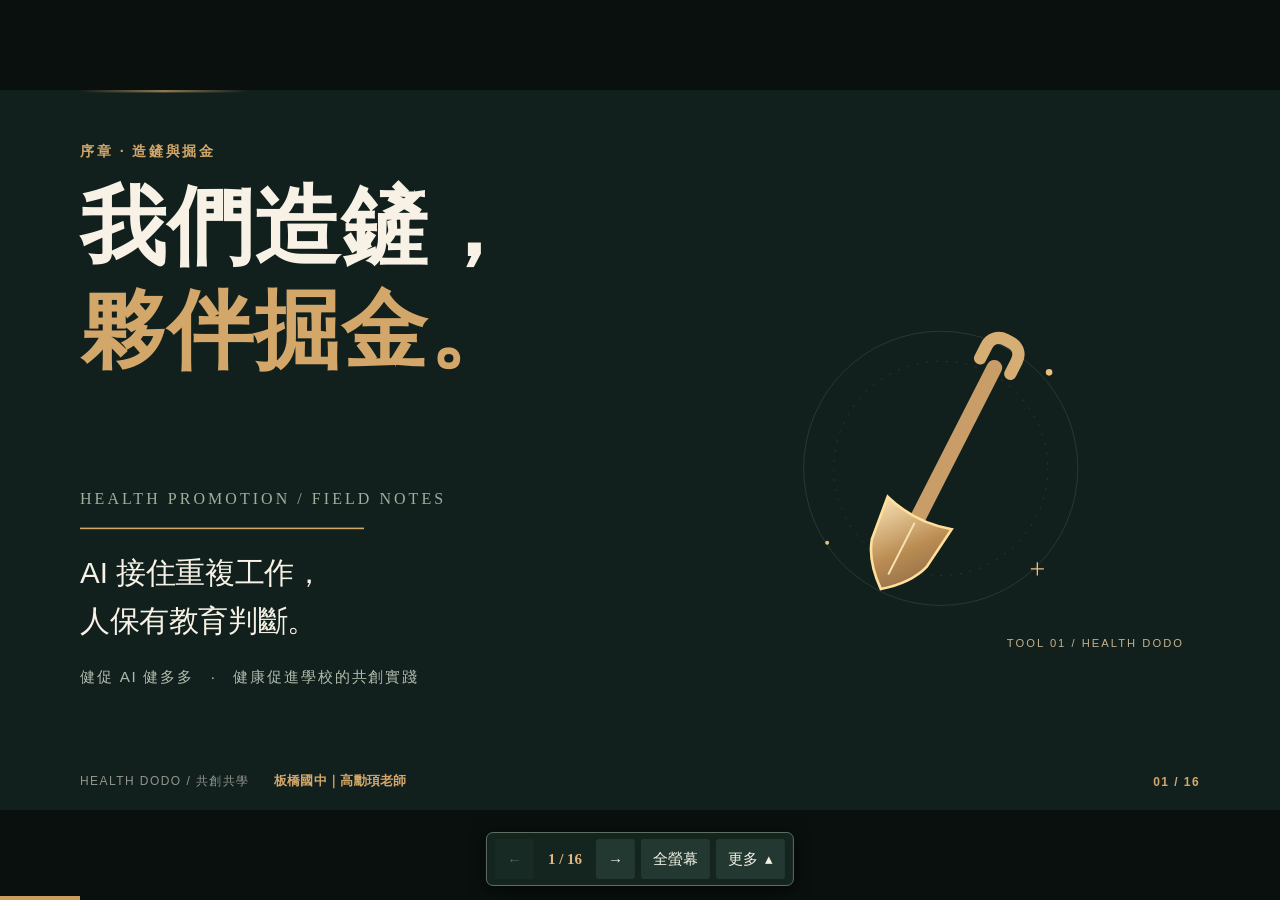
==== commit 94f880a6: "Add expressive slide-by-slide motion and an animation toggle" ====
--- a/index.html
+++ b/index.html
@@ -64,6 +64,171 @@
 #controls .more-menu a.share-control{background:#b98b54;color:#10231c;font-weight:750}
 #controls .more-menu a.share-control:hover,#controls .more-menu a.share-control:focus-visible{background:#e8c89a;color:#10231c}
 @media(max-width:650px){#controls{gap:3px;padding:4px 5px}#controls #fullBtn{font-size:12px}#controls #moreBtn{font-size:12px}}
+/* V10 — motion is narrative: restrained entry, workflow sequencing and SVG line tracing. */
+.slide.active{animation:scene-appear .52s cubic-bezier(.18,.7,.3,1) both}
+.slide.active::after{content:"";position:absolute;z-index:6;pointer-events:none;top:0;left:100px;height:3px;width:210px;background:linear-gradient(90deg,transparent,var(--accent),transparent);transform-origin:left center;animation:scene-underline 1.15s cubic-bezier(.2,.7,.3,1) both;opacity:.65}
+.slide.active .chapter{animation:move-in-soft .5s .03s both}
+.slide.active h1{animation:move-in-headline .76s cubic-bezier(.17,.8,.3,1) .08s both}
+.slide.active h1 em,.slide.active h1 .accent{animation:headline-glow 1.25s .48s ease-out both}
+/* 1 — headline, tool and a gentle peripheral light, keeping the shovel stationary after entry. */
+.slide.cover .shovel-wrap::before{content:"";position:absolute;pointer-events:none;left:15%;right:15%;top:12%;bottom:8%;border-radius:50%;background:radial-gradient(ellipse at center,rgba(216,173,105,.21),transparent 65%);opacity:0}
+.slide.cover.active .shovel-wrap::before{animation:subtle-light 4.5s ease-in-out 1.1s infinite}
+.slide.cover.active .cover-rule{animation:draw-rule .8s .58s both;transform-origin:left center}
+.slide.cover.active .cover-copy .overline,.slide.cover.active .cover-copy .cover-slogan,.slide.cover.active .cover-copy .cover-caption{animation:move-in-soft .65s both}
+.slide.cover.active .cover-copy .overline{animation-delay:.25s}.slide.cover.active .cover-copy .cover-slogan{animation-delay:.48s}.slide.cover.active .cover-copy .cover-caption{animation-delay:.75s}
+/* 2 — geology comes in as one composition; individual gold pieces shimmer once. */
+.slide.terrain.active .landscape-visual{animation:visual-enter .95s .28s both}
+.slide.terrain.active .landscape-list>div{animation:move-in-soft .53s both}
+.slide.terrain.active .landscape-list>div:nth-child(1){animation-delay:.36s}
+.slide.terrain.active .landscape-list>div:nth-child(2){animation-delay:.57s}
+.slide.terrain.active .landscape-list>div:nth-child(3){animation-delay:.78s}
+.slide.terrain.active .geology-svg g[fill^="url(#geoGold"]{animation:gold-signal 1.25s 1.2s ease-out both}
+/* 3 — road/car existing motion preserved, the two responsibilities appear in sequence. */
+.slide.motion-slide.active .road-area{animation:visual-enter .7s .2s both}
+.slide.motion-slide.active .driver-roles>div:not(.role-divider){animation:move-in-soft .64s both}
+.slide.motion-slide.active .driver-roles>div:first-child{animation-delay:.66s}
+.slide.motion-slide.active .driver-roles>div:last-child{animation-delay:1s}
+.slide.motion-slide.active .role-divider{animation:grow-vertical .7s .65s both}
+.slide.motion-slide.active .footnote{animation:fade-clarify .7s 1.35s both}
+/* 4 — distinct AI and human halves meet; lists cascade instead of fading simultaneously. */
+.slide.split-slide.active .panel-ai{animation:panel-from-left .72s .22s both}
+.slide.split-slide.active .panel-human{animation:panel-from-right .72s .37s both}
+.slide.split-slide.active .split-panels li{animation:move-in-soft .48s both}
+.slide.split-slide.active .split-panels li:nth-child(1){animation-delay:.82s}
+.slide.split-slide.active .split-panels li:nth-child(2){animation-delay:1s}
+.slide.split-slide.active .split-panels li:nth-child(3){animation-delay:1.18s}
+/* 5 — records fan onto the desk, retaining their correct final rotation. */
+.slide.archive.active .archive-quote{animation:move-in-soft .7s .2s both}
+.slide.archive.active .archive-art{animation:visual-enter .7s .25s both}
+.slide.archive.active .doc.a{animation:document-a .76s .56s both}
+.slide.archive.active .doc.b{animation:document-b .76s .7s both}
+.slide.archive.active .doc.c{animation:document-c .76s .84s both}
+/* 6 — symptoms appear in order; central problem resolves only after the list. */
+.slide.issues.active .issue-list .issue-row{animation:move-in-soft .4s both}
+.slide.issues.active .issue-list .issue-row:nth-child(1){animation-delay:.26s}
+.slide.issues.active .issue-list .issue-row:nth-child(2){animation-delay:.40s}
+.slide.issues.active .issue-list .issue-row:nth-child(3){animation-delay:.54s}
+.slide.issues.active .issue-list .issue-row:nth-child(4){animation-delay:.68s}
+.slide.issues.active .issue-list .issue-row:nth-child(5){animation-delay:.82s}
+.slide.issues.active .issue-list .issue-row:nth-child(6){animation-delay:.96s}
+.slide.issues.active .issue-thesis{animation:panel-from-right .75s 1.12s both}
+.slide.issues.active .issue-bar{animation:draw-rule .7s 1.52s both;transform-origin:left center}
+/* 7 — turn disconnected work into a linked process. */
+.slide.flow-slide.active .flow-track.old{animation:fade-clarify .65s .18s both}
+.slide.flow-slide.active .flow-track.new{animation:move-in-soft .67s .6s both}
+.slide.flow-slide.active .flow-track.new .flow-steps-lg>div{animation:step-rise .48s both}
+.slide.flow-slide.active .flow-track.new .flow-steps-lg>div:nth-child(1){animation-delay:1.05s}
+.slide.flow-slide.active .flow-track.new .flow-steps-lg>div:nth-child(3){animation-delay:1.3s}
+.slide.flow-slide.active .flow-track.new .flow-steps-lg>div:nth-child(5){animation-delay:1.55s}
+.slide.flow-slide.active .flow-track.new .flow-steps-lg>div:nth-child(7){animation-delay:1.8s}
+.slide.flow-slide.active .loop-line svg path{stroke-dasharray:2200;stroke-dashoffset:2200;animation:trace-return 2s 1.55s ease-in-out forwards}
+.slide.flow-slide.active .loop-line span{animation:fade-clarify .55s 2.4s both}
+/* 8 — acknowledge the older approach without striking it out. */
+.slide.contrast-slide.active .pc-old{animation:fade-clarify .65s .28s both}
+.slide.contrast-slide.active .pc-arrow{animation:move-in-soft .57s .65s both}
+.slide.contrast-slide.active .pc-new{animation:panel-from-right .78s .9s both}
+.slide.contrast-slide.active .principle-banner{animation:move-in-soft .6s 1.22s both}
+/* 9 — eight principle nodes radiate, hub stays legible. */
+.slide.ophelia-slide.active .principle-row{animation:move-in-soft .45s both}
+.slide.ophelia-slide.active .principle-row:nth-child(1){animation-delay:.2s}
+.slide.ophelia-slide.active .principle-row:nth-child(2){animation-delay:.31s}
+.slide.ophelia-slide.active .principle-row:nth-child(3){animation-delay:.42s}
+.slide.ophelia-slide.active .principle-row:nth-child(4){animation-delay:.53s}
+.slide.ophelia-slide.active .principle-row:nth-child(5){animation-delay:.64s}
+.slide.ophelia-slide.active .principle-row:nth-child(6){animation-delay:.75s}
+.slide.ophelia-slide.active .principle-row:nth-child(7){animation-delay:.86s}
+.slide.ophelia-slide.active .principle-row:nth-child(8){animation-delay:.97s}
+.slide.ophelia-slide.active .ophelia-hub{animation:visual-enter .75s .48s both}
+.slide.ophelia-slide.active .ophelia-hub svg circle[fill="var(--accent)"]{animation:gold-signal 1.5s 1.12s ease-out both}
+/* 10 — three function modes are distinct, not three synchronized cards. */
+.slide.zones-slide.active .zone-col{animation:step-rise .68s both}
+.slide.zones-slide.active .zone-col:nth-child(1){animation-delay:.28s}
+.slide.zones-slide.active .zone-col:nth-child(2){animation-delay:.55s}
+.slide.zones-slide.active .zone-col:nth-child(3){animation-delay:.82s}
+.slide.zones-slide.active .zone-footer{animation:fade-clarify .65s 1.35s both}
+/* 11 — a six-step process; preserve arrow key as one slide per press. */
+.slide.workflow-slide.active .workflow-step{animation:step-rise .53s both}
+.slide.workflow-slide.active .workflow-step:nth-child(1){animation-delay:.25s}
+.slide.workflow-slide.active .workflow-step:nth-child(3){animation-delay:.49s}
+.slide.workflow-slide.active .workflow-step:nth-child(5){animation-delay:.73s}
+.slide.workflow-slide.active .workflow-step:nth-child(7){animation-delay:.97s}
+.slide.workflow-slide.active .workflow-step:nth-child(9){animation-delay:1.21s}
+.slide.workflow-slide.active .workflow-step:nth-child(11){animation-delay:1.45s}
+.slide.workflow-slide.active .workflow-arrow{animation:fade-clarify .38s both}
+.slide.workflow-slide.active .workflow-arrow:nth-child(2){animation-delay:.42s}
+.slide.workflow-slide.active .workflow-arrow:nth-child(4){animation-delay:.66s}
+.slide.workflow-slide.active .workflow-arrow:nth-child(6){animation-delay:.9s}
+.slide.workflow-slide.active .workflow-arrow:nth-child(8){animation-delay:1.14s}
+.slide.workflow-slide.active .workflow-arrow:nth-child(10){animation-delay:1.38s}
+.slide.workflow-slide.active .human-step{animation:human-highlight .62s 1.2s both}
+.slide.workflow-slide.active .decision-quote{animation:move-in-soft .55s 1.85s both}
+/* 12 — keep, refine and complete are suggested in sequence. */
+.slide.continuity-slide.active .continuity-source{animation:visual-enter .8s .3s both}
+.slide.continuity-slide.active .continuity-path{animation:move-in-soft .6s .85s both}
+.slide.continuity-slide.active .continuity-choices>div{animation:step-rise .55s both}
+.slide.continuity-slide.active .continuity-choices>div:nth-child(1){animation-delay:1.04s}
+.slide.continuity-slide.active .continuity-choices>div:nth-child(2){animation-delay:1.31s}
+.slide.continuity-slide.active .continuity-choices>div:nth-child(3){animation-delay:1.58s}
+.slide.continuity-slide.active .continuity-line{animation:fade-clarify .55s 1.95s both}
+/* 13 — the seven specific domains accumulate, then reveal one shared framework. */
+.slide.topics-slide.active .topic-line{animation:move-in-soft .38s both}
+.slide.topics-slide.active .topic-line:nth-child(1){animation-delay:.20s}
+.slide.topics-slide.active .topic-line:nth-child(2){animation-delay:.33s}
+.slide.topics-slide.active .topic-line:nth-child(3){animation-delay:.46s}
+.slide.topics-slide.active .topic-line:nth-child(4){animation-delay:.59s}
+.slide.topics-slide.active .topic-line:nth-child(5){animation-delay:.72s}
+.slide.topics-slide.active .topic-line:nth-child(6){animation-delay:.85s}
+.slide.topics-slide.active .topic-line:nth-child(7){animation-delay:.98s}
+.slide.topics-slide.active .topics-aside{animation:panel-from-right .72s 1.1s both}
+/* 14 — safety limits have deliberate, sequential emphasis. */
+.slide.guard-slide.active .guard-symbol{animation:safety-signal .8s .27s both}
+.slide.guard-slide.active .guard-rule{animation:move-in-soft .58s both}
+.slide.guard-slide.active .guard-rule:nth-child(1){animation-delay:.5s}
+.slide.guard-slide.active .guard-rule:nth-child(2){animation-delay:.82s}
+.slide.guard-slide.active .guard-rule:nth-child(3){animation-delay:1.14s}
+.slide.guard-slide.active .guard-strap{animation:fade-clarify .55s 1.63s both}
+/* 15 — a shared knowledge core splits toward three distinct implementation paths. */
+.slide.branch-slide.active .branch-core{animation:visual-enter .75s .26s both}
+.slide.branch-slide.active .branch-connector{animation:branch-open .7s .7s both;transform-origin:top center}
+.slide.branch-slide.active .branch-targets>div{animation:step-rise .58s both}
+.slide.branch-slide.active .branch-targets>div:nth-child(1){animation-delay:1.0s}
+.slide.branch-slide.active .branch-targets>div:nth-child(2){animation-delay:1.22s}
+.slide.branch-slide.active .branch-targets>div:nth-child(3){animation-delay:1.44s}
+.slide.branch-slide.active .branch-note{animation:fade-clarify .6s 1.8s both}
+/* 16 — lines draw the feedback loop in the finished, tested SVG geometry. */
+.slide.final-slide.active .final-copy p{animation:move-in-soft .72s .22s both}
+.slide.final-slide.active .final-copy blockquote{animation:step-rise .8s 1s both}
+.slide.final-slide.active .cycle-flow-svg{animation:visual-enter .8s .28s both}
+.slide.final-slide.active .cycle-flow-svg g[stroke] > path:nth-child(1){stroke-dasharray:45;stroke-dashoffset:45;animation:trace-connection .5s 1.0s linear forwards}
+.slide.final-slide.active .cycle-flow-svg g[stroke] > path:nth-child(2){stroke-dasharray:45;stroke-dashoffset:45;animation:trace-connection .5s 1.55s linear forwards}
+.slide.final-slide.active .cycle-flow-svg g[stroke] > path:nth-child(3){stroke-dasharray:650;stroke-dashoffset:650;animation:trace-connection 1.05s 2.1s ease-in-out forwards}
+/* Focused keyframes: animation settles; only one ambient glow continues on the cover. */
+@keyframes scene-appear{from{opacity:.55}to{opacity:1}}
+@keyframes scene-underline{from{transform:scaleX(0);opacity:0}to{transform:scaleX(1);opacity:.65}}
+@keyframes move-in-soft{from{opacity:0;translate:0 18px}to{opacity:1;translate:0 0}}
+@keyframes move-in-headline{from{opacity:0;transform:translateY(23px);filter:blur(3px)}to{opacity:1;transform:translateY(0);filter:blur(0)}}
+@keyframes headline-glow{from{text-shadow:0 0 16px rgba(220,178,113,.43)}to{text-shadow:0 0 0 transparent}}
+@keyframes draw-rule{from{transform:scaleX(0);opacity:.2}to{transform:scaleX(1);opacity:1}}
+@keyframes subtle-light{0%,100%{opacity:.10}50%{opacity:.58}}
+@keyframes visual-enter{from{opacity:0;translate:0 10px;filter:brightness(.8)}to{opacity:1;translate:0 0;filter:brightness(1)}}
+@keyframes gold-signal{0%{filter:drop-shadow(0 0 0 rgba(249,218,142,0))}45%{filter:drop-shadow(0 0 8px rgba(249,218,142,.8))}100%{filter:drop-shadow(0 0 0 rgba(249,218,142,0))}}
+@keyframes fade-clarify{from{opacity:0}to{opacity:1}}
+@keyframes grow-vertical{from{transform:scaleY(0);opacity:.3}to{transform:scaleY(1);opacity:1}}
+@keyframes panel-from-left{from{opacity:0;transform:translateX(-27px)}to{opacity:1;transform:translateX(0)}}
+@keyframes panel-from-right{from{opacity:0;transform:translateX(27px)}to{opacity:1;transform:translateX(0)}}
+@keyframes document-a{from{opacity:0;transform:translate(36px,25px) rotate(0)}to{opacity:1;transform:translate(0,0) rotate(-11deg)}}
+@keyframes document-b{from{opacity:0;transform:translate(12px,24px) rotate(0)}to{opacity:1;transform:translate(0,0) rotate(5deg)}}
+@keyframes document-c{from{opacity:0;transform:translate(-25px,20px) rotate(0)}to{opacity:1;transform:translate(0,0) rotate(13deg)}}
+@keyframes step-rise{from{opacity:0;transform:translateY(18px) scale(.988)}to{opacity:1;transform:translateY(0) scale(1)}}
+@keyframes trace-return{from{stroke-dashoffset:2200}to{stroke-dashoffset:0}}
+@keyframes safety-signal{0%{opacity:0;transform:scale(.78)}65%{opacity:1;transform:scale(1.05)}100%{transform:scale(1)}}
+@keyframes branch-open{from{opacity:0;transform:scaleY(.1)}to{opacity:1;transform:scaleY(1)}}
+@keyframes human-highlight{from{opacity:0;transform:translateY(16px);box-shadow:0 0 0 0 rgba(192,144,72,.3)}to{opacity:1;transform:translateY(0);box-shadow:0 0 0 0 transparent}}
+@keyframes trace-connection{to{stroke-dashoffset:0}}
+/* The motion setting and OS accessibility settings take precedence. */
+body.motion-off .slide,body.motion-off .slide *,body.motion-off .slide::before,body.motion-off .slide::after{animation:none!important;transition:none!important;}
+@media(prefers-reduced-motion:reduce){.slide,.slide *,.slide::before,.slide::after{animation:none!important;transition:none!important}}
+@media print{.slide,.slide *, .slide::before,.slide::after{animation:none!important;transition:none!important}}
 </style></head><body><main id="frame"><section class="slide dark cover active" aria-label="投影片 1"><p class="chapter">序章 · 造鏟與掘金</p><h1>我們造鏟，<br><em>夥伴掘金。</em></h1>
 <div class="cover-layout"><div class="cover-copy"><p class="overline">HEALTH PROMOTION / FIELD NOTES</p><div class="cover-rule"></div><p class="cover-slogan">AI 接住重複工作，<br>人保有教育判斷。</p><p class="cover-caption">健促 AI 健多多　·　健康促進學校的共創實踐</p></div><div class="shovel-wrap"><svg class="shovel-svg" viewBox="0 0 650 500" xmlns="http://www.w3.org/2000/svg" aria-hidden="true" >
 <defs><linearGradient id="metalA" x1="0" y1="0" x2="1" y2="1"><stop stop-color="#f7dfb1"/><stop offset=".52" stop-color="#ba8c52"/><stop offset="1" stop-color="#816347"/></linearGradient></defs>
@@ -158,6 +323,7 @@
 <div id="moreMenu" class="more-menu" role="group" aria-label="更多簡報功能" hidden>
 <button id="overviewBtn" type="button">投影片總覽</button>
 <button id="notesBtn" type="button" aria-pressed="false">講者備忘</button>
+<button id="motionBtn" type="button" aria-pressed="false">關閉動畫</button>
 <button id="cleanBtn" type="button">隱藏控制列</button>
 <button id="printBtn" type="button">列印／PDF</button>
 <a class="share-control" id="strategyShareLink" href="./share/" target="_blank" rel="noopener noreferrer" aria-label="開啟策略共創分享區">策略分享 ↗</a>
@@ -182,6 +348,15 @@
 $('prev').onclick=()=>{closeMore();go(index-1)};
 $('next').onclick=()=>{closeMore();go(index+1)};
 $('notesBtn').onclick=()=>{closeMore();toggleNotes()};
+function setMotionDisabled(disabled){
+ document.body.classList.toggle('motion-off',disabled);
+ $('motionBtn').textContent=disabled?'開啟動畫':'關閉動畫';
+ $('motionBtn').setAttribute('aria-pressed',String(disabled));
+ try {localStorage.setItem('dodo-motion-off', disabled?'1':'0')}catch(e){}
+}
+try {if(localStorage.getItem('dodo-motion-off')==='1')setMotionDisabled(true)}catch(e){}
+$('motionBtn').onclick=()=>{setMotionDisabled(!document.body.classList.contains('motion-off'));closeMore()};
+
 $('overviewBtn').onclick=()=>{closeMore();overview()};
 $('fullBtn').onclick=()=>{closeMore();fullscreen()};
 $('cleanBtn').onclick=()=>{closeMore();document.body.classList.toggle('clean')};
@@ -189,7 +364,7 @@
 $('strategyShareLink').addEventListener('click',closeMore);
 $('overviewClose').onclick=()=>$('overview').close();
 slides.forEach((s,i)=>{const b=document.createElement('button');b.textContent=`${String(i+1).padStart(2,'0')}　${s.querySelector('h1').innerText.replace(/\n/g,' ')}`;b.onclick=()=>{go(i);$('overview').close();};$('overviewList').appendChild(b);});
-window.addEventListener('resize',size);window.addEventListener('keydown',e=>{if(e.key==='Escape'){closeMore();return;}if(document.querySelector('dialog[open]'))return;if(e.target.closest('input,textarea,select'))return;const k=e.key.toLowerCase();if(['arrowright','arrowdown','pagedown',' ','enter'].includes(k)){e.preventDefault();go(index+1);}else if(['arrowleft','arrowup','pageup','backspace'].includes(k)){e.preventDefault();go(index-1);}else if(k==='home'){e.preventDefault();go(0);}else if(k==='end'){e.preventDefault();go(slides.length-1);}else if(k==='n')toggleNotes();else if(k==='o')overview();else if(k==='f')fullscreen();else if(k==='h')document.body.classList.toggle('clean');});
+window.addEventListener('resize',size);window.addEventListener('keydown',e=>{if(e.key==='Escape'){closeMore();return;}if(document.querySelector('dialog[open]'))return;if(e.target.closest('input,textarea,select,button,a'))return;const k=e.key.toLowerCase();if(['arrowright','arrowdown','pagedown',' ','enter'].includes(k)){e.preventDefault();go(index+1);}else if(['arrowleft','arrowup','pageup','backspace'].includes(k)){e.preventDefault();go(index-1);}else if(k==='home'){e.preventDefault();go(0);}else if(k==='end'){e.preventDefault();go(slides.length-1);}else if(k==='n')toggleNotes();else if(k==='o')overview();else if(k==='f')fullscreen();else if(k==='h')document.body.classList.toggle('clean');});
 let touch=null;document.getElementById('frame').addEventListener('touchstart',e=>{if(e.target.closest('button,a'))return;touch=e.changedTouches[0].clientX;},{passive:true});document.getElementById('frame').addEventListener('touchend',e=>{if(touch===null)return;const d=e.changedTouches[0].clientX-touch;touch=null;if(Math.abs(d)>55)go(index+(d<0?1:-1));},{passive:true});
 size();go((Number(location.hash.slice(1))||1)-1);
 </script></body></html>
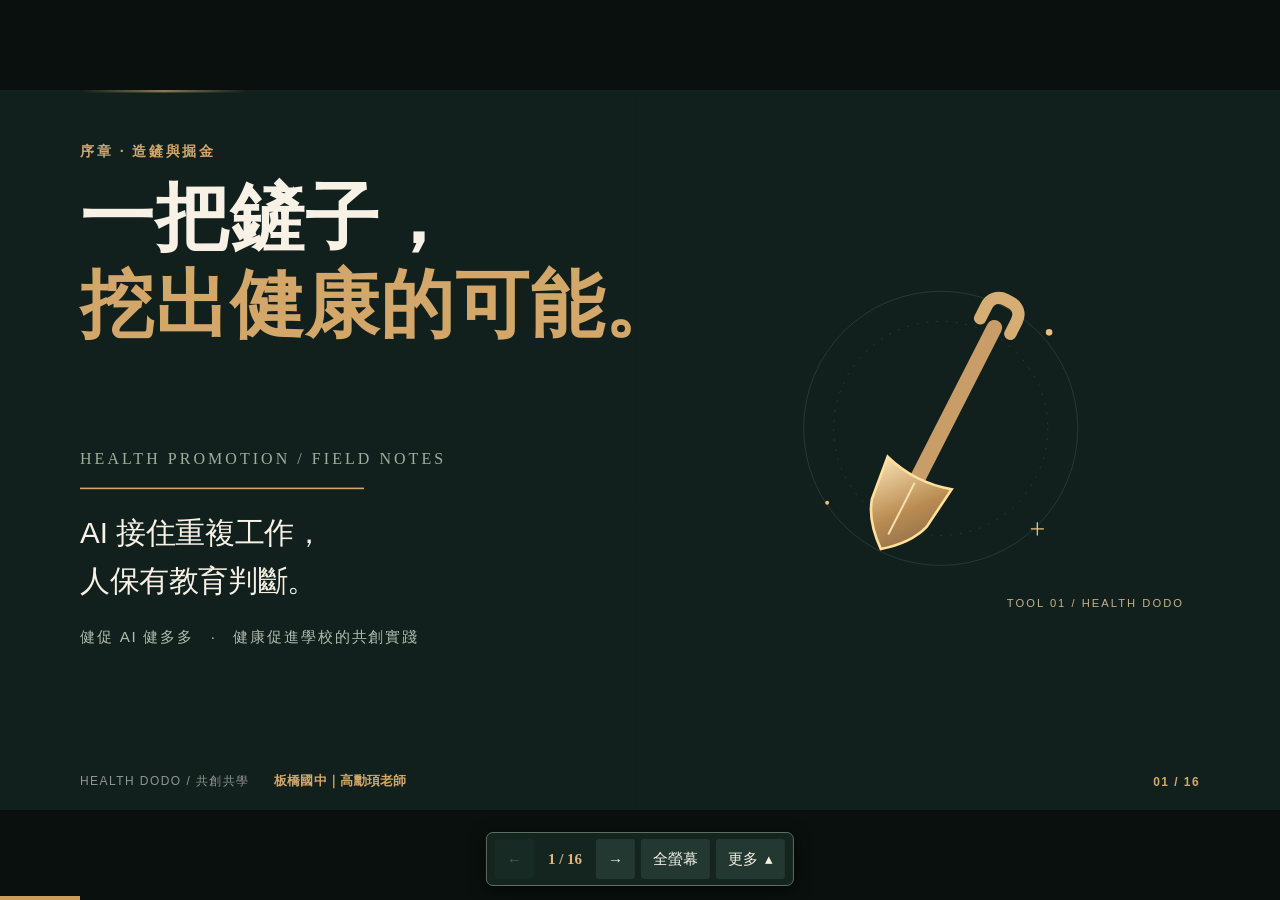
==== commit 14af0735: "Retitle HealthDODO presentation: 一把鏟子，挖出健康的可能" ====
--- a/index.html
+++ b/index.html
@@ -1,4 +1,4 @@
-<!doctype html><html lang="zh-Hant-TW"><head><meta charset="utf-8"><meta name="viewport" content="width=device-width, initial-scale=1,viewport-fit=cover"><meta name="theme-color" content="#11201d"><title>健多多｜我們造鏟，夥伴掘金</title><style>
+<!doctype html><html lang="zh-Hant-TW"><head><meta charset="utf-8"><meta name="viewport" content="width=device-width, initial-scale=1,viewport-fit=cover"><meta name="theme-color" content="#11201d"><title>健多多｜一把鏟子，挖出健康的可能</title><style>
 :root{--ink:#f7f1e6;--accent:#d3a66a;--dark:#11201d;--deep:#0c1917;--light:#f0ede4;--light-ink:#1a2925;--fine:#9fae9d;--green:#94c3a5;--line:rgba(255,255,255,.19)}
 *{box-sizing:border-box}html,body{margin:0;background:#09100e;color:var(--ink);font-family:"Noto Sans CJK TC","PingFang TC","Microsoft JhengHei",sans-serif;overflow:hidden}button,a{font:inherit}button{cursor:pointer}#frame{position:absolute;width:1600px;height:900px;left:50%;top:50%;transform:translate(-50%,-50%) scale(var(--scale,1));transform-origin:center;overflow:hidden;isolation:isolate;background:var(--deep)}
 .slide{position:absolute;inset:0;display:none;padding:64px 100px 76px;overflow:hidden;background:var(--dark);color:var(--ink);isolation:isolate}
@@ -7,7 +7,7 @@
 .slide::before{content:"";position:absolute;inset:0;pointer-events:none;z-index:-1;background-image:linear-gradient(90deg,transparent 49.92%,rgba(198,176,139,.045) 50%,transparent 50.08%);opacity:.35}
 .slide.paper:before{background-image:repeating-linear-gradient(0deg,transparent 0px,transparent 64px,rgba(42,66,47,.024) 65px)}
 .chapter{font-size:18px;letter-spacing:.16em;font-weight:750;color:var(--accent);margin:0 0 18px}.slide h1{font-family:"Noto Serif CJK TC","Noto Serif TC",serif;font-size:71px;line-height:1.22;font-weight:800;letter-spacing:.018em;margin:0 0 40px;max-width:1360px}.slide h1 em,.accent{font-style:normal;color:var(--accent)}p,h3,h4,blockquote{margin:0}.page-footer{position:absolute;bottom:25px;left:100px;right:100px;display:flex;align-items:center;justify-content:space-between;font-size:15px;letter-spacing:.12em;color:color-mix(in srgb,currentColor 56%,transparent)}.page-footer b{font-variant-numeric:tabular-nums;font-weight:650;color:var(--accent)}
-.slide.cover h1{font-size:107px;margin:10px 0 36px}.cover-layout{display:grid;grid-template-columns:1fr 640px;gap:32px;align-items:center}.cover-copy{padding:10px 0 0}.cover-rule{width:355px;height:2px;background:var(--accent);margin:25px 0}.overline{font-family:Georgia,serif;letter-spacing:.19em;color:var(--fine);font-size:20px}.cover-slogan{font-size:37px;line-height:1.6;font-weight:450}.cover-caption{font-size:19px;letter-spacing:.11em;color:#b1bbae;margin-top:28px}.shovel-wrap{height:430px;position:relative;display:flex;align-items:flex-start;justify-content:center;padding-top:10px}.shovel-svg{height:408px;width:620px;transform:translateY(-16px)}.art-caption{position:absolute;right:20px;bottom:18px;font-size:14px;letter-spacing:.18em;color:#c5b18e}.slide.active .shovel-svg{animation:shovel-in 1.1s ease both}
+.slide.cover h1{font-size:92px;margin:10px 0 30px;line-height:1.18}.cover-layout{display:grid;grid-template-columns:1fr 640px;gap:32px;align-items:center}.cover-copy{padding:10px 0 0}.cover-rule{width:355px;height:2px;background:var(--accent);margin:25px 0}.overline{font-family:Georgia,serif;letter-spacing:.19em;color:var(--fine);font-size:20px}.cover-slogan{font-size:37px;line-height:1.6;font-weight:450}.cover-caption{font-size:19px;letter-spacing:.11em;color:#b1bbae;margin-top:28px}.shovel-wrap{height:430px;position:relative;display:flex;align-items:flex-start;justify-content:center;padding-top:10px}.shovel-svg{height:408px;width:620px;transform:translateY(-16px)}.art-caption{position:absolute;right:20px;bottom:18px;font-size:14px;letter-spacing:.18em;color:#c5b18e}.slide.active .shovel-svg{animation:shovel-in 1.1s ease both}
 .landscape-layout{display:grid;grid-template-columns:790px 1fr;gap:54px;align-items:center;margin-top:-8px}.landscape-visual{position:relative;overflow:hidden;background:#e7dbc7;border:1px solid #bca88c;height:450px}.geology-svg{width:100%;height:100%}.landscape-cap{position:absolute;left:26px;top:24px;font-size:23px;color:#263931;font-family:"Noto Serif CJK TC",serif;font-weight:650}.landscape-list>div{padding:18px 0 20px;border-bottom:1px solid #9e9e88;display:flex;flex-direction:column;gap:5px}.landscape-list span{color:#906743;font-size:17px;letter-spacing:.1em}.landscape-list b{font-size:28px;font-weight:700}.landscape-list small{font-size:19px;color:#5c6a5f;line-height:1.45}
 .road-area{height:325px;margin:-20px 0 20px}.road-svg{width:100%;height:100%}.drive-car{offset-path:path('M22 245C130 225 168 73 323 109s163 192 330 150 129-140 205-139');offset-distance:8%;offset-rotate:auto}.slide.active .drive-car{animation:drive 4s ease-in-out forwards}.driver-roles{display:grid;grid-template-columns:1fr 2px 1fr;gap:50px;align-items:center}.driver-roles>div:not(.role-divider){display:grid;grid-template-columns:52px 1fr;column-gap:20px;align-items:center}.driver-roles h3{font-size:31px}.driver-roles p{grid-column:2;font-size:22px;color:#bbc6b9;margin-top:7px}.role-marker{width:50px;height:50px;border:1px solid var(--accent);display:flex;align-items:center;justify-content:center;color:var(--accent);font:600 24px Georgia}.role-marker.human{border-color:#8abb9d;color:#8abb9d}.role-divider{height:76px;background:#62746d}.footnote{font-size:15px;color:#9fad9e;margin-top:23px}
 .split-panels{display:grid;grid-template-columns:1fr 1fr;gap:22px;height:462px}.split-panels>div{padding:30px 42px;display:flex;flex-direction:column}.panel-ai{background:#183a33;color:#f6f2e9}.panel-human{background:#dfd6c6;color:#1d322d;border:1px solid #bcb6a6}.split-panels strong{font:700 62px Georgia,serif;letter-spacing:.04em;margin-bottom:10px}.split-panels span{font-size:25px;letter-spacing:.12em;opacity:.8;margin-bottom:19px}.split-panels ol{margin:0;padding-left:28px;display:grid;gap:17px}.split-panels li{font-size:30px;line-height:1.35}
@@ -229,7 +229,7 @@
 body.motion-off .slide,body.motion-off .slide *,body.motion-off .slide::before,body.motion-off .slide::after{animation:none!important;transition:none!important;}
 @media(prefers-reduced-motion:reduce){.slide,.slide *,.slide::before,.slide::after{animation:none!important;transition:none!important}}
 @media print{.slide,.slide *, .slide::before,.slide::after{animation:none!important;transition:none!important}}
-</style></head><body><main id="frame"><section class="slide dark cover active" aria-label="投影片 1"><p class="chapter">序章 · 造鏟與掘金</p><h1>我們造鏟，<br><em>夥伴掘金。</em></h1>
+</style></head><body><main id="frame"><section class="slide dark cover active" aria-label="投影片 1"><p class="chapter">序章 · 造鏟與掘金</p><h1>一把鏟子，<br><em>挖出健康的可能。</em></h1>
 <div class="cover-layout"><div class="cover-copy"><p class="overline">HEALTH PROMOTION / FIELD NOTES</p><div class="cover-rule"></div><p class="cover-slogan">AI 接住重複工作，<br>人保有教育判斷。</p><p class="cover-caption">健促 AI 健多多　·　健康促進學校的共創實踐</p></div><div class="shovel-wrap"><svg class="shovel-svg" viewBox="0 0 650 500" xmlns="http://www.w3.org/2000/svg" aria-hidden="true" >
 <defs><linearGradient id="metalA" x1="0" y1="0" x2="1" y2="1"><stop stop-color="#f7dfb1"/><stop offset=".52" stop-color="#ba8c52"/><stop offset="1" stop-color="#816347"/></linearGradient></defs>
 <g transform="rotate(27 320 250)"><path d="M295 68v-21c0-13 9-22 22-22h8c13 0 22 9 22 22v21" fill="none" stroke="#d6ad72" stroke-width="19" stroke-linecap="round"/><path d="M321 71V330" stroke="#c99d68" stroke-width="24" stroke-linecap="round"/><path d="M265 321q55 17 110 0l-8 69q-10 33-47 62-37-29-47-62Z" fill="url(#metalA)" stroke="#ffdf9a" stroke-width="4"/><path d="M320 338v89" stroke="#f8e0af" stroke-width="3"/></g>
@@ -291,8 +291,8 @@
 <div class="guard-layout"><div class="guard-symbol">!</div><div class="guard-rules"><div class="guard-rule"><span>01</span><div><b>不拿學生個資冒險</b><small>先去識別化，再評估是否需要輸入</small></div></div><div class="guard-rule"><span>02</span><div><b>不把推論當事實</b><small>AI 建議、假設、證據必須清楚區分</small></div></div><div class="guard-rule"><span>03</span><div><b>不讓工具代替決策</b><small>教師、行政與利害關係人保有最後決定權</small></div></div></div></div><div class="guard-strap">共創必須有真實的人參與；AI 不能憑空生成共識與成效。</div><div class="page-footer"><span>HEALTH DODO / 共創共學 <span class="speaker-credit">板橋國中｜高勳頊老師</span></span><b>14 / 16</b></div></section><section class="slide paper branch-slide " aria-label="投影片 15"><p class="chapter">05 · 未來發展</p><h1>同一套專業核心，<br>可以有<span class="accent">三條延續路徑。</span></h1>
 <div class="branch-core"><span>KNOWLEDGE CORE</span><strong>健康促進知識 × 八大原則 × 分析流程</strong></div>
 <div class="branch-connector"><i></i><i></i><i></i></div>
-<div class="branch-targets"><div><span>01 / 跨平台</span><b>Gemini Gem</b><small>移轉指令與知識，維持熟悉的使用方式</small></div><div><span>02 / 原平台</span><b>ChatGPT Plugin</b><small>讓功能延續於 ChatGPT 服務生態</small></div><div><span>03 / 可攜性</span><b>AI Skill</b><small>保存專業工作流程與可移植的技能內容</small></div></div><p class="branch-note">目前為發展路徑規劃；實際開放、免費權限及相容性仍需確認。</p><div class="page-footer"><span>HEALTH DODO / 共創共學 <span class="speaker-credit">板橋國中｜高勳頊老師</span></span><b>15 / 16</b></div></section><section class="slide dark final-slide " aria-label="投影片 16"><p class="chapter">結語 · 共創共學</p><h1>好用的鏟子，<br>從來<span class="accent">不是終點。</span></h1>
-<div class="final-layout"><div class="final-copy"><p>中央造鏟，第一線實踐；<br>掘金者的經驗，<br>再成為下一把更好的鏟子。</p><blockquote>把時間還給教育，<br>把決定留給人。</blockquote></div><div class="final-visual cycle-visual"><svg class="cycle-flow-svg" viewBox="0 0 680 455" xmlns="http://www.w3.org/2000/svg" role="img" aria-label="中央團隊研發工具，第一線夥伴在地實踐，經驗回饋再改善工具的循環">
+<div class="branch-targets"><div><span>01 / 跨平台</span><b>Gemini Gem</b><small>移轉指令與知識，維持熟悉的使用方式</small></div><div><span>02 / 原平台</span><b>ChatGPT Plugin</b><small>讓功能延續於 ChatGPT 服務生態</small></div><div><span>03 / 可攜性</span><b>AI Skill</b><small>保存專業工作流程與可移植的技能內容</small></div></div><p class="branch-note">目前為發展路徑規劃；實際開放、免費權限及相容性仍需確認。</p><div class="page-footer"><span>HEALTH DODO / 共創共學 <span class="speaker-credit">板橋國中｜高勳頊老師</span></span><b>15 / 16</b></div></section><section class="slide dark final-slide " aria-label="投影片 16"><p class="chapter">結語 · 共創共學</p><h1>一把鏟子，<br><span class="accent">持續挖出健康的可能。</span></h1>
+<div class="final-layout"><div class="final-copy"><p>中央打造工具，第一線實踐；<br>每一次在地探索的經驗，<br>都讓下一把鏟子更好用。</p><blockquote>把時間還給教育，<br>把決定留給人。</blockquote></div><div class="final-visual cycle-visual"><svg class="cycle-flow-svg" viewBox="0 0 680 455" xmlns="http://www.w3.org/2000/svg" role="img" aria-label="中央團隊研發工具，第一線夥伴在地實踐，經驗回饋再改善工具的循環">
 <defs><marker id="cycleArrowV7" markerWidth="12" markerHeight="12" refX="8" refY="5" orient="auto"><path d="M0 0 L9 5 L0 10Z" fill="#d9ad70"/></marker></defs>
 <!-- Precise card-to-card connections and an independent return channel -->
 <g fill="none" stroke="#d9ad70" stroke-width="3.5" stroke-linecap="round" stroke-linejoin="round">
@@ -332,7 +332,7 @@
 </nav><div id="progress"></div><aside id="notes" hidden><h2>講者備忘</h2><p id="noteText"></p></aside><dialog id="overview"><h2>16 頁簡報總覽</h2><div id="overviewList"></div><button id="overviewClose">關閉</button></dialog><script id="notesData" type="application/json">["先用鏟子的隱喻開場。此工具並非代替各校決定，而是讓現場夥伴有更省力的專業工具。", "造鏟=中央、使用鏟子=第一線、土地=校情、黃金=親師生的健康與福祉；比喻不是商業出售。", "把開場的鏟子和自動駕駛連起來：運算與操作可以交給系統，目的與責任不能。", "重點不是AI替代教師，而是為老師留出時間理解學生與家長、作價值判斷。", "這頁讓承辦人代入：即使留下文件，當年為什麼選擇活動、遇過什麼問題，未必有被妥善記下。", "這六項是健多多欲回應的常見工作情境，不是全國盛行率調查。左側可邀現場舉手回應。", "兩個流程形成清晰對照。重要的是從資料到決策再到評估形成循環。", "請提醒參與者：不是為了八大原則而新增活動，是用原則問我們的流程有沒有反映真實需求。", "八大原則用語依健康促進學校研習用語。AI不能憑空生成真實利害關係人的意見。", "健多多示範、實作、精進三個功能區。不要讓這頁變成產品型錄；要說清楚進場條件不同。", "第5步是人為決策的停靠點，課程應鼓勵教師說明自己為什麼選擇某一策略。", "健多多分析現有計畫，優先協助執行品質、分眾支持和評量，而不是要求額外辦新活動。", "七項健康促進議題均已設計健多多版本；共用工作流程，仍保有每項議題的內容專業。", "使用之前，務必強調學生資料保護與生成內容的實證限制；AI的便利不能掩蓋責任。", "若原有入口停用，核心設計可轉成Gem、Plugin及Skill。此為規劃，而非三種服務皆已上線。", "最後回到開頭隱喻：工具不是要取代判斷，而是形成中央與地方的共創循環。"]</script><script>
 const slides=[...document.querySelectorAll('.slide')];const notes=JSON.parse(document.querySelector('#notesData').textContent);const $=id=>document.getElementById(id);let index=0;let safe=false;
 function size(){document.documentElement.style.setProperty('--scale',Math.min(window.innerWidth/1600,window.innerHeight/900));}
-function go(n){const i=Math.max(0,Math.min(slides.length-1,n));index=i;slides.forEach((s,j)=>{s.classList.toggle('active',i===j);s.setAttribute('aria-hidden',String(i!==j));});$('counter').textContent=`${i+1} / ${slides.length}`;$('prev').disabled=i===0;$('next').disabled=i===slides.length-1;$('noteText').textContent=notes[i];$('progress').style.width=`${(i+1)/slides.length*100}%`;document.title=`${i+1}/${slides.length}｜健多多·我們造鏟，夥伴掘金`;
+function go(n){const i=Math.max(0,Math.min(slides.length-1,n));index=i;slides.forEach((s,j)=>{s.classList.toggle('active',i===j);s.setAttribute('aria-hidden',String(i!==j));});$('counter').textContent=`${i+1} / ${slides.length}`;$('prev').disabled=i===0;$('next').disabled=i===slides.length-1;$('noteText').textContent=notes[i];$('progress').style.width=`${(i+1)/slides.length*100}%`;document.title=`${i+1}/${slides.length}｜健多多·一把鏟子，挖出健康的可能`;
  document.querySelectorAll('#overviewList button').forEach((b,k)=>b.classList.toggle('current',k===i));try{history.replaceState(null,'',`#${i+1}`);}catch(e){}}
 function toggleNotes(){$('notes').hidden=!$('notes').hidden;$('notesBtn').setAttribute('aria-pressed',String(!$('notes').hidden));}
 function overview(){$('overview').showModal();}
@@ -364,7 +364,7 @@
 $('strategyShareLink').addEventListener('click',closeMore);
 $('overviewClose').onclick=()=>$('overview').close();
 slides.forEach((s,i)=>{const b=document.createElement('button');b.textContent=`${String(i+1).padStart(2,'0')}　${s.querySelector('h1').innerText.replace(/\n/g,' ')}`;b.onclick=()=>{go(i);$('overview').close();};$('overviewList').appendChild(b);});
-window.addEventListener('resize',size);window.addEventListener('keydown',e=>{if(e.key==='Escape'){closeMore();return;}if(document.querySelector('dialog[open]'))return;if(e.target.closest('input,textarea,select,button,a'))return;const k=e.key.toLowerCase();if(['arrowright','arrowdown','pagedown',' ','enter'].includes(k)){e.preventDefault();go(index+1);}else if(['arrowleft','arrowup','pageup','backspace'].includes(k)){e.preventDefault();go(index-1);}else if(k==='home'){e.preventDefault();go(0);}else if(k==='end'){e.preventDefault();go(slides.length-1);}else if(k==='n')toggleNotes();else if(k==='o')overview();else if(k==='f')fullscreen();else if(k==='h')document.body.classList.toggle('clean');});
+window.addEventListener('resize',size);window.addEventListener('keydown',e=>{if(e.key==='Escape'){closeMore();return;}if(document.querySelector('dialog[open]'))return;if(e.target.closest('input,textarea,select'))return;const k=e.key.toLowerCase();if(e.target.closest('button,a')&&[' ','enter'].includes(k))return;if(['arrowright','arrowdown','pagedown',' ','enter'].includes(k)){e.preventDefault();closeMore();go(index+1);}else if(['arrowleft','arrowup','pageup','backspace'].includes(k)){e.preventDefault();closeMore();go(index-1);}else if(k==='home'){e.preventDefault();go(0);}else if(k==='end'){e.preventDefault();go(slides.length-1);}else if(k==='n')toggleNotes();else if(k==='o')overview();else if(k==='f')fullscreen();else if(k==='h')document.body.classList.toggle('clean');});
 let touch=null;document.getElementById('frame').addEventListener('touchstart',e=>{if(e.target.closest('button,a'))return;touch=e.changedTouches[0].clientX;},{passive:true});document.getElementById('frame').addEventListener('touchend',e=>{if(touch===null)return;const d=e.changedTouches[0].clientX-touch;touch=null;if(Math.abs(d)>55)go(index+(d<0?1:-1));},{passive:true});
 size();go((Number(location.hash.slice(1))||1)-1);
 </script></body></html>
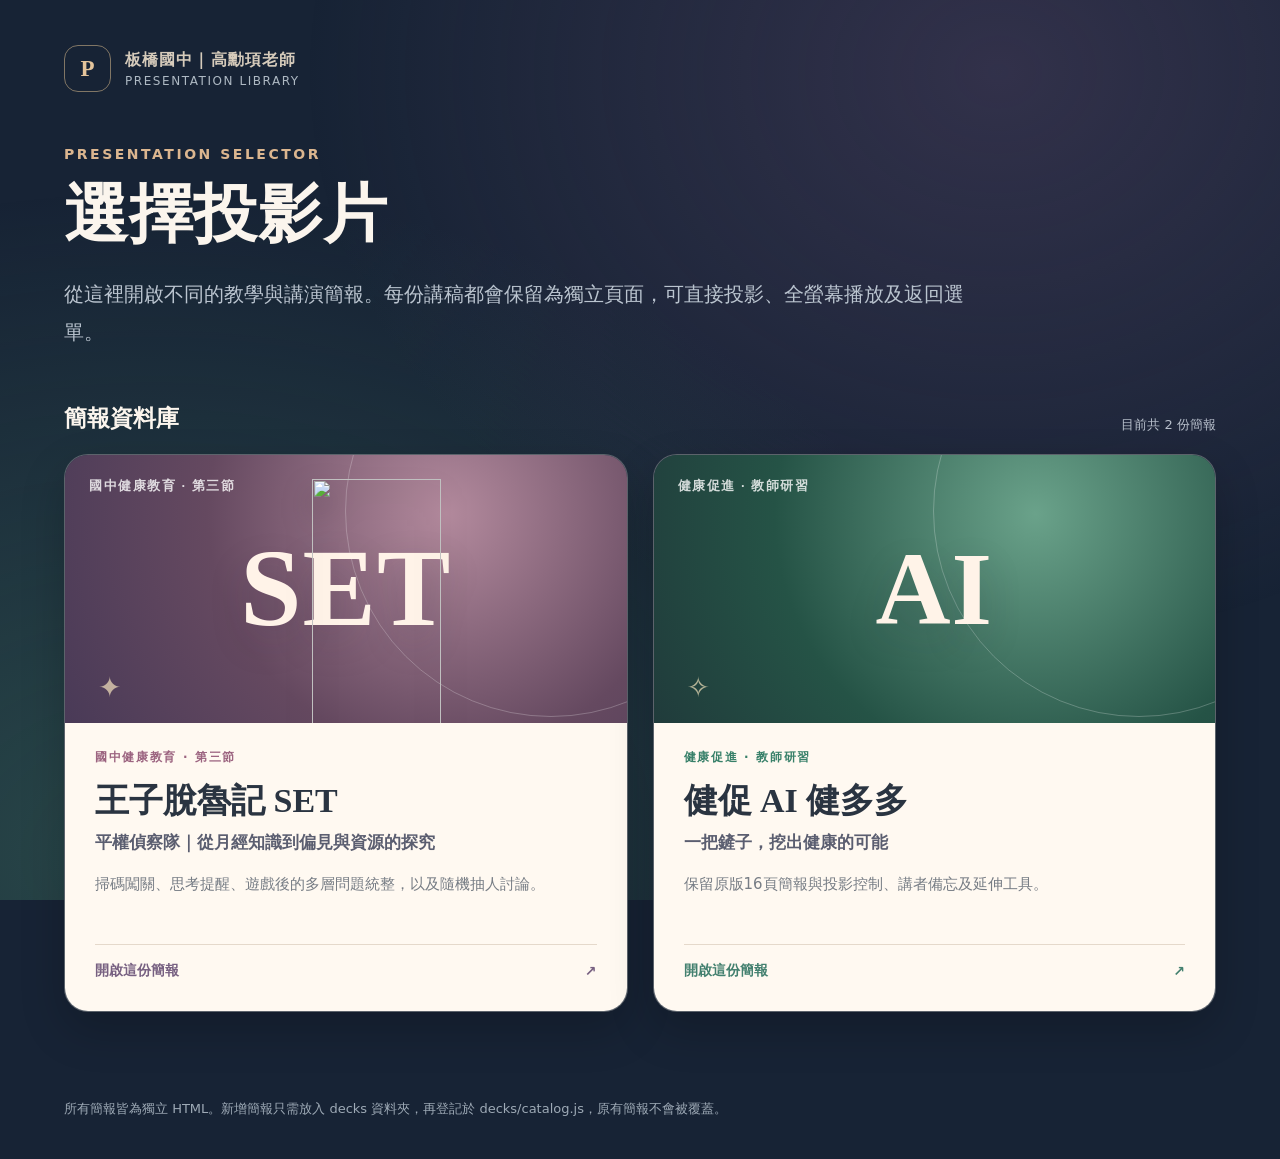
==== commit 71e4a5bb: "feat: replace PPT repo home with multi-deck presentation chooser" ====
--- a/index.html
+++ b/index.html
@@ -1,370 +1,94 @@
-<!doctype html><html lang="zh-Hant-TW"><head><meta charset="utf-8"><meta name="viewport" content="width=device-width, initial-scale=1,viewport-fit=cover"><meta name="theme-color" content="#11201d"><title>健多多｜一把鏟子，挖出健康的可能</title><style>
-:root{--ink:#f7f1e6;--accent:#d3a66a;--dark:#11201d;--deep:#0c1917;--light:#f0ede4;--light-ink:#1a2925;--fine:#9fae9d;--green:#94c3a5;--line:rgba(255,255,255,.19)}
-*{box-sizing:border-box}html,body{margin:0;background:#09100e;color:var(--ink);font-family:"Noto Sans CJK TC","PingFang TC","Microsoft JhengHei",sans-serif;overflow:hidden}button,a{font:inherit}button{cursor:pointer}#frame{position:absolute;width:1600px;height:900px;left:50%;top:50%;transform:translate(-50%,-50%) scale(var(--scale,1));transform-origin:center;overflow:hidden;isolation:isolate;background:var(--deep)}
-.slide{position:absolute;inset:0;display:none;padding:64px 100px 76px;overflow:hidden;background:var(--dark);color:var(--ink);isolation:isolate}
-.slide.active{display:block;animation:slidein .38s ease both}.slide.paper{background:#eeeae0;color:var(--light-ink);--accent:#9a673a;--line:rgba(32,49,40,.22)}
-.slide.dark{background:#11201d;color:#f7f1e6}
-.slide::before{content:"";position:absolute;inset:0;pointer-events:none;z-index:-1;background-image:linear-gradient(90deg,transparent 49.92%,rgba(198,176,139,.045) 50%,transparent 50.08%);opacity:.35}
-.slide.paper:before{background-image:repeating-linear-gradient(0deg,transparent 0px,transparent 64px,rgba(42,66,47,.024) 65px)}
-.chapter{font-size:18px;letter-spacing:.16em;font-weight:750;color:var(--accent);margin:0 0 18px}.slide h1{font-family:"Noto Serif CJK TC","Noto Serif TC",serif;font-size:71px;line-height:1.22;font-weight:800;letter-spacing:.018em;margin:0 0 40px;max-width:1360px}.slide h1 em,.accent{font-style:normal;color:var(--accent)}p,h3,h4,blockquote{margin:0}.page-footer{position:absolute;bottom:25px;left:100px;right:100px;display:flex;align-items:center;justify-content:space-between;font-size:15px;letter-spacing:.12em;color:color-mix(in srgb,currentColor 56%,transparent)}.page-footer b{font-variant-numeric:tabular-nums;font-weight:650;color:var(--accent)}
-.slide.cover h1{font-size:92px;margin:10px 0 30px;line-height:1.18}.cover-layout{display:grid;grid-template-columns:1fr 640px;gap:32px;align-items:center}.cover-copy{padding:10px 0 0}.cover-rule{width:355px;height:2px;background:var(--accent);margin:25px 0}.overline{font-family:Georgia,serif;letter-spacing:.19em;color:var(--fine);font-size:20px}.cover-slogan{font-size:37px;line-height:1.6;font-weight:450}.cover-caption{font-size:19px;letter-spacing:.11em;color:#b1bbae;margin-top:28px}.shovel-wrap{height:430px;position:relative;display:flex;align-items:flex-start;justify-content:center;padding-top:10px}.shovel-svg{height:408px;width:620px;transform:translateY(-16px)}.art-caption{position:absolute;right:20px;bottom:18px;font-size:14px;letter-spacing:.18em;color:#c5b18e}.slide.active .shovel-svg{animation:shovel-in 1.1s ease both}
-.landscape-layout{display:grid;grid-template-columns:790px 1fr;gap:54px;align-items:center;margin-top:-8px}.landscape-visual{position:relative;overflow:hidden;background:#e7dbc7;border:1px solid #bca88c;height:450px}.geology-svg{width:100%;height:100%}.landscape-cap{position:absolute;left:26px;top:24px;font-size:23px;color:#263931;font-family:"Noto Serif CJK TC",serif;font-weight:650}.landscape-list>div{padding:18px 0 20px;border-bottom:1px solid #9e9e88;display:flex;flex-direction:column;gap:5px}.landscape-list span{color:#906743;font-size:17px;letter-spacing:.1em}.landscape-list b{font-size:28px;font-weight:700}.landscape-list small{font-size:19px;color:#5c6a5f;line-height:1.45}
-.road-area{height:325px;margin:-20px 0 20px}.road-svg{width:100%;height:100%}.drive-car{offset-path:path('M22 245C130 225 168 73 323 109s163 192 330 150 129-140 205-139');offset-distance:8%;offset-rotate:auto}.slide.active .drive-car{animation:drive 4s ease-in-out forwards}.driver-roles{display:grid;grid-template-columns:1fr 2px 1fr;gap:50px;align-items:center}.driver-roles>div:not(.role-divider){display:grid;grid-template-columns:52px 1fr;column-gap:20px;align-items:center}.driver-roles h3{font-size:31px}.driver-roles p{grid-column:2;font-size:22px;color:#bbc6b9;margin-top:7px}.role-marker{width:50px;height:50px;border:1px solid var(--accent);display:flex;align-items:center;justify-content:center;color:var(--accent);font:600 24px Georgia}.role-marker.human{border-color:#8abb9d;color:#8abb9d}.role-divider{height:76px;background:#62746d}.footnote{font-size:15px;color:#9fad9e;margin-top:23px}
-.split-panels{display:grid;grid-template-columns:1fr 1fr;gap:22px;height:462px}.split-panels>div{padding:30px 42px;display:flex;flex-direction:column}.panel-ai{background:#183a33;color:#f6f2e9}.panel-human{background:#dfd6c6;color:#1d322d;border:1px solid #bcb6a6}.split-panels strong{font:700 62px Georgia,serif;letter-spacing:.04em;margin-bottom:10px}.split-panels span{font-size:25px;letter-spacing:.12em;opacity:.8;margin-bottom:19px}.split-panels ol{margin:0;padding-left:28px;display:grid;gap:17px}.split-panels li{font-size:30px;line-height:1.35}
-.archive-layout{display:grid;grid-template-columns:1.05fr .95fr;gap:56px;align-items:center}.archive-quote blockquote{font-family:"Noto Serif CJK TC",serif;font-size:43px;line-height:1.55}.archive-quote strong{color:#8c5d34}.archive-meta{display:grid;grid-template-columns:1fr 1fr;gap:18px;margin-top:36px}.archive-meta span{font-size:28px;border-top:1px solid #acb0a2;padding:14px 0 12px;font-weight:600;color:#27372f}.archive-art{height:390px;position:relative;background:#dfd6c6;overflow:hidden;border:1px solid #b0a48e}.photo-slice{position:absolute;inset:0;background-size:cover;background-position:center;opacity:.32;filter:saturate(.5)}.doc-stack{position:absolute;inset:0}.doc{position:absolute;width:250px;height:295px;padding:24px;background:#f6f2e9;box-shadow:0 12px 26px #554a3a45;border:1px solid #afa58e;display:flex;flex-direction:column}.doc small{font-size:14px;color:#6d6d58;margin-bottom:30px}.doc b{font-size:25px;color:#28372f;margin-bottom:29px}.doc i{display:block;background:#afb2a5;width:100%;height:8px;margin:9px 0}.doc i:nth-last-child(2){width:76%}.doc i:nth-last-child(1){width:88%}.doc.a{left:35px;top:46px;transform:rotate(-11deg)}.doc.b{left:185px;top:33px;transform:rotate(5deg)}.doc.c{left:320px;top:57px;transform:rotate(13deg)}.photo-credit{font-size:13px;color:#667469;margin-top:8px}
-.issue-layout{display:grid;grid-template-columns:1.2fr .8fr;gap:75px;align-items:center;margin-top:-8px}.issue-list{display:grid;grid-template-columns:1fr 1fr;column-gap:37px;row-gap:10px}.issue-row{display:grid;grid-template-columns:48px 1fr;column-gap:10px;align-items:start;min-height:106px;border-top:1px solid #4f6259;padding-top:12px}.issue-row span{color:var(--accent);font:600 26px Georgia,serif}.issue-row b{font-size:27px;line-height:1.35}.issue-row small{grid-column:2;font-size:17px;color:#afbbac;margin-top:1px}.issue-thesis{border-left:2px solid var(--accent);padding-left:36px}.issue-numeral{font:700 88px Georgia;color:#d2b17c;opacity:.6}.issue-title{font:700 34px "Noto Serif CJK TC",serif;color:#d2b17c;opacity:1;letter-spacing:.08em;display:block;margin-bottom:14px}.issue-thesis p{font-family:"Noto Serif CJK TC",serif;font-size:36px;line-height:1.55}.issue-thesis p span{color:var(--accent)}.issue-bar{width:83%;height:3px;background:#916f4f;margin:22px 0}.issue-thesis small{font-size:20px;line-height:1.6;color:#b8c4b7}
-.flow-compare{display:grid;gap:22px}.flow-old,.flow-new{display:grid;grid-template-columns:110px repeat(7,1fr);align-items:center;gap:8px;padding:18px 16px;position:relative;border:1px solid #bbb7a9}.flow-old{opacity:.62}.flow-old span,.flow-new span{font:700 19px Georgia;color:#866e53}.flow-old>div,.flow-new>div{padding:21px 7px;text-align:center;font-size:24px;font-weight:700;background:#d5d4ca}.flow-new>div{background:#d0dfd3;color:#244c40;border:1px solid #92ac9a}.flow-old i,.flow-new i{font-size:24px;text-align:center;font-style:normal;color:#a17e4d}.flow-old small,.flow-new small{position:absolute;right:16px;bottom:-26px;font-size:17px;color:#6c7467}.flow-new{margin-top:40px}.loop-line{position:relative;margin:35px 135px 0;height:100px;color:#527c61}.loop-line svg{height:100%;width:100%}.loop-line span{position:absolute;top:49px;left:44%;font-size:21px;background:#eeeae0;padding:0 18px}
-.principle-contrast{display:grid;grid-template-columns:1fr 110px 1fr;gap:30px;align-items:center;height:372px}.principle-contrast>div:not(.pc-arrow){padding:30px 28px;border-top:2px solid #96a699;height:300px;position:relative}.pc-old{opacity:.62;background:linear-gradient(90deg,rgba(255,255,255,.03),transparent)}.principle-contrast span{font-size:22px;letter-spacing:.11em;color:var(--accent)}.principle-contrast strong{display:block;font-family:"Noto Serif CJK TC",serif;font-size:61px;margin:27px 0 16px}.principle-contrast p{font-size:26px;color:#c5d0c0}.pc-arrow{text-align:center;font-size:85px;color:var(--accent)}.pc-new{background:linear-gradient(90deg,rgba(171,134,91,.12),transparent)}.principle-banner{border-top:1px solid #64766b;padding:22px 0;font-size:26px;letter-spacing:.08em;color:#b5cfb8}
-.ophelia-layout{display:grid;grid-template-columns:1fr 310px 1fr;gap:15px;align-items:center;margin-top:-18px}.principle-row{display:grid;grid-template-columns:45px 1fr;gap:12px;padding:13px 0;border-bottom:1px solid #b9b8a9;align-items:center;min-height:106px}.principle-row>span{color:#906e41;font:700 24px Georgia}.principle-row b{display:block;font-size:25px}.principle-row small{font-size:17px;color:#65776b}.ophelia-hub{position:relative;color:#7d865d;height:320px}.ophelia-hub svg{width:100%;height:100%}.ophelia-hub strong{position:absolute;top:43%;left:0;width:100%;text-align:center;font:700 34px Georgia;color:#285845}.ophelia-hub span{position:absolute;top:60%;left:0;width:100%;text-align:center;font-size:14px;color:#58735e}.ophelia-foot{font-size:19px;color:#58735e;margin-top:11px}
-.zones{display:grid;grid-template-columns:repeat(3,1fr);gap:0;margin-top:8px;border-top:1px solid #6b7769;border-bottom:1px solid #6b7769}.zone-col{padding:23px 34px 28px;min-height:395px;border-right:1px solid #6b7769;display:flex;flex-direction:column}.zone-col:last-child{border-right:0}.zone-no{font:700 90px Georgia;color:#e3b67a;line-height:1}.zone-col small{font-size:17px;color:#a1b5a4;margin:10px 0 25px;letter-spacing:.16em}.zone-col b{font-size:27px;color:#a1b5a4}.zone-col strong{font:800 62px "Noto Serif CJK TC",serif;margin:10px 0}.zone-col p{font-size:23px;line-height:1.5;color:#becabc}.zone-footer{margin-top:28px;font-size:24px;color:var(--accent)}
-.workflow-case{display:flex;align-items:center;gap:16px;border-left:3px solid #ab8452;padding:12px 20px;margin:0 0 38px;background:#e0ddcf}.workflow-case span{font-size:17px;letter-spacing:.1em;color:#78765d}.workflow-case strong{font-size:30px}.workflow-case p{font-size:20px;color:#66766b;margin-left:auto}.workflow-steps{display:grid;grid-template-columns:repeat(5,1fr 32px) 1fr;gap:3px;align-items:center;margin-top:12px}.workflow-step{display:flex;flex-direction:column;min-width:0;min-height:205px;justify-content:center;padding:14px;background:#ddd9ca;border-top:5px solid #91a99a}.workflow-step .num{font:700 22px Georgia;color:#8a6e49;margin-bottom:20px}.workflow-step b{font-size:28px;line-height:1.35}.workflow-step small{font-size:18px;color:#64776c;margin-top:12px;line-height:1.45}.workflow-step.human-step{background:#1a4b3c;color:#f6f1e8;border-top-color:#d3a66a}.workflow-step.human-step .num{color:#ecc48e}.workflow-step.human-step small{color:#c3d3c4}.workflow-arrow{text-align:center;font-size:32px;color:#8b795a}.decision-quote{margin-top:34px;display:flex;align-items:center;gap:25px}.decision-quote strong{border:1px solid #9a774c;color:#90683d;padding:12px 18px;font-size:20px}.decision-quote span{font-size:27px;font-weight:650}
-.continuity-layout{display:grid;grid-template-columns:325px 100px 1fr;gap:10px;align-items:center;margin-top:14px}.continuity-source>span{font-size:18px;letter-spacing:.13em;color:#b7bdaa}.minidoc{background:#efe9d9;color:#2d3a32;min-height:300px;margin-top:14px;padding:28px 24px;box-shadow:8px 8px 0 #7b82754d;display:flex;flex-direction:column}.minidoc b{font-size:28px;margin-bottom:25px}.minidoc i{height:9px;background:#b8beb1;width:100%;margin:10px 0}.minidoc i:nth-of-type(2){width:76%}.minidoc i:nth-of-type(3){width:89%}.minidoc i:nth-of-type(4){width:64%}.minidoc small{font-size:18px;margin-top:auto;color:#647769}.continuity-path svg{width:100%;height:190px;color:#d3a66a}.continuity-choices{display:grid;grid-template-columns:repeat(3,1fr);gap:12px}.continuity-choices>div{border-top:3px solid #d3a66a;border-bottom:1px solid #6d776d;padding:18px 16px 20px;min-height:300px}.continuity-choices span{font:700 17px Georgia;color:#d3a66a;letter-spacing:.1em}.continuity-choices b{display:block;font:700 50px "Noto Serif CJK TC",serif;margin:38px 0 20px}.continuity-choices p{font-size:22px;color:#c8d0c2;line-height:1.5}.continuity-line{font-size:24px;color:#d8b884;padding:20px 0;margin-top:27px;border-top:1px solid #6b7769}
-.topics-layout{display:grid;grid-template-columns:1.1fr .9fr;gap:95px;align-items:center;margin-top:-14px}.topics-list{display:grid;grid-template-columns:1fr 1fr;gap:0 35px}.topic-line{display:grid;grid-template-columns:48px 1fr 12px;align-items:center;border-bottom:1px solid #b9b6a9;padding:13px 0;min-height:95px}.topic-line>span:first-child{font:700 24px Georgia;color:#8b673e}.topic-line strong{font-size:27px}.topic-dot{width:8px;height:8px;border-radius:50%;background:#a88d6d}.topics-aside{border-left:2px solid #a88153;padding-left:45px}.topics-aside>span{font:700 130px Georgia;color:#a87a45;line-height:1}.topics-aside p{font:700 39px "Noto Serif CJK TC",serif;line-height:1.6;margin:25px 0}.topics-small{font-size:21px;color:#5e7368}
-.guard-layout{display:grid;grid-template-columns:280px 1fr;gap:70px;align-items:center}.guard-symbol{height:270px;width:270px;border:9px solid #bb775e;border-radius:50%;display:flex;align-items:center;justify-content:center;color:#eab69b;font:700 220px Georgia}.guard-rule{display:grid;grid-template-columns:52px 1fr;gap:14px;padding:15px 0;border-bottom:1px solid #596f61}.guard-rule>span{font:600 25px Georgia;color:#d5ad78}.guard-rule b{font-size:31px;line-height:1.4}.guard-rule small{display:block;color:#bccabc;font-size:20px;line-height:1.4;margin-top:5px}.guard-strap{font-size:25px;color:#d5ad78;margin-top:32px;border-left:3px solid #d5ad78;padding-left:18px}
-.branch-core{background:#214b3d;color:#faf6ed;padding:24px 30px;text-align:center;max-width:850px;margin:0 auto}.branch-core span{font:700 17px Georgia;letter-spacing:.13em;color:#d1b185;display:block;margin-bottom:5px}.branch-core strong{font-size:30px}.branch-connector{height:90px;position:relative;width:71%;margin:0 auto}.branch-connector:before{content:"";position:absolute;left:0;right:0;top:46px;border-top:2px solid #ac8b5b}.branch-connector:after{content:"";position:absolute;left:50%;top:0;height:47px;border-left:2px solid #ac8b5b}.branch-connector i{position:absolute;top:46px;height:43px;border-left:2px solid #ac8b5b}.branch-connector i:nth-child(1){left:0}.branch-connector i:nth-child(2){left:50%}.branch-connector i:nth-child(3){right:0}.branch-targets{display:grid;grid-template-columns:repeat(3,1fr);gap:22px}.branch-targets>div{min-height:246px;border-top:3px solid #a17b4a;padding:17px 16px 13px;background:#e1dcd0}.branch-targets span{font-size:18px;color:#82633d}.branch-targets b{display:block;font:700 39px Georgia,serif;margin:22px 0 12px;color:#25483d}.branch-targets small{font-size:21px;color:#647468;line-height:1.5}.branch-note{font-size:18px;color:#68786e;margin-top:22px}
-.final-layout{display:grid;grid-template-columns:1fr 680px;align-items:center;gap:15px}.final-copy p{font-family:"Noto Serif CJK TC",serif;font-size:36px;line-height:1.75}.final-copy blockquote{font:700 42px "Noto Serif CJK TC",serif;color:var(--accent);line-height:1.5;margin-top:40px}.final-visual{position:relative;height:455px}.cycle-lines{position:absolute;inset:8px 0 0 0;width:100%;height:360px;color:#d4ab71}.cycle-card{position:absolute;width:210px;height:110px;border:1px solid rgba(212,171,113,.85);background:#17362f;display:flex;flex-direction:column;align-items:center;justify-content:center;box-shadow:0 10px 26px rgba(0,0,0,.18)}.cycle-card strong{font-size:28px;font-family:"Noto Serif CJK TC",serif}.cycle-card small{font-size:21px;color:#b7c9b2;margin-top:7px}.cycle-card.card-a{left:70px;top:36px}.cycle-card.card-b{right:44px;top:154px}.cycle-card.card-c{left:92px;bottom:46px}.cycle-caption{position:absolute;bottom:0;left:50%;transform:translateX(-50%);font-size:22px;letter-spacing:.14em;color:var(--accent)}
-/* UI: choose a functional restrained instrument bar instead of browser-glass ornament */
-#controls{position:fixed;z-index:1000;left:50%;bottom:14px;transform:translateX(-50%);display:flex;align-items:center;gap:8px;background:#14251f;padding:6px 9px;border:1px solid #5e6e61;box-shadow:0 3px 16px #0009;border-radius:5px;pointer-events:auto}#controls button{border:0;background:#223830;color:#f2f1e5;border-radius:3px;font-size:15px;padding:10px 12px;min-height:40px}#controls button:hover,#controls button:focus-visible{outline:2px solid #e7bc80;outline-offset:1px}#controls button:disabled{opacity:.3}#counter{font:700 15px Georgia,serif;color:#e2b67d;padding:0 8px;white-space:nowrap}#progress{position:fixed;z-index:1001;bottom:0;height:4px;width:0;background:#cc9d5b;left:0;transition:width .2s}body.clean #controls{opacity:0;pointer-events:none}body.clean #progress{opacity:0}
-#notes{position:fixed;z-index:1002;right:15px;bottom:80px;width:520px;max-height:52vh;overflow:auto;padding:20px 23px;background:#f1eee4;color:#172820;border:2px solid #7c9b81;box-shadow:0 14px 36px #0008}#notes h2{font-size:18px;color:#81603c;margin:0 0 12px}#notes p{font-size:20px;line-height:1.7}
-dialog{width:min(780px,93vw);max-height:82vh;overflow:auto;border:2px solid #c3a173;background:#f4efe4;color:#1c3027;padding:28px;border-radius:3px}dialog::backdrop{background:#06130ecb}dialog h2{margin:0 0 15px;font-size:27px}dialog button{border:1px solid #425a49;background:#214537;color:#f8f1e5;padding:12px 15px;margin:10px 8px 0 0;cursor:pointer}#overviewList{display:grid;grid-template-columns:1fr 1fr;gap:8px}#overviewList button{text-align:left;font-size:16px;line-height:1.5;margin:0}#overviewList button.current{outline:3px solid #ba8854}[hidden]{display:none!important}
-.slide.active .issue-row,.slide.active .principle-row,.slide.active .zone-col,.slide.active .workflow-step,.slide.active .guard-rule,.slide.active .branch-targets>div{animation:reveal .55s ease both}.slide.active .issue-row:nth-child(2),.slide.active .principle-row:nth-child(2),.slide.active .zone-col:nth-child(2),.slide.active .workflow-step:nth-child(3),.slide.active .branch-targets>div:nth-child(2){animation-delay:.1s}.slide.active .issue-row:nth-child(3),.slide.active .principle-row:nth-child(3),.slide.active .zone-col:nth-child(3),.slide.active .workflow-step:nth-child(5),.slide.active .branch-targets>div:nth-child(3){animation-delay:.2s}
-@keyframes reveal{from{opacity:0;translate:0 15px}to{opacity:1;translate:0 0}}@keyframes slidein{from{opacity:.65}to{opacity:1}}@keyframes shovel-in{from{opacity:0;transform:translate(14px,28px) rotate(-5deg)}to{opacity:1;transform:translate(0,0) rotate(0)}}@keyframes drive{from{offset-distance:6%}to{offset-distance:91%}}
-@media(prefers-reduced-motion:reduce){*,*::before,*::after{animation:none!important;transition:none!important}}
-@media(max-width:650px){#controls{padding:3px;gap:2px}#controls button{font-size:12px;padding:6px 8px;min-height:32px}.wide-control{display:none}}
-@page{size:16.666667in 9.375in;margin:0}@media print{html,body{width:1600px;height:auto;overflow:visible;-webkit-print-color-adjust:exact;print-color-adjust:exact}#frame{position:static;transform:none!important;height:auto;overflow:visible}.slide,.slide.active{display:block;position:relative;width:1600px;height:900px;break-after:page;page-break-after:always;animation:none!important}.slide *{animation:none!important}#controls,#progress,#notes,dialog{display:none!important}}
-
-/* v6 overrides */
-.flow-compare{display:grid;gap:28px;margin-top:6px}
-.flow-track{display:grid!important;grid-template-columns:130px 1fr!important;gap:22px;align-items:center;padding:22px 24px;position:relative;border:1px solid #bbb7a9;min-height:142px}
-.flow-track.old{opacity:.72}
-.flow-label{font:700 22px Georgia,serif;color:#866e53}
-.flow-steps-lg{display:grid!important;grid-template-columns:1fr 52px 1fr 52px 1fr 52px 1fr!important;align-items:center;gap:8px}
-.flow-steps-lg>div{padding:24px 10px;text-align:center;font-size:29px;font-weight:700;background:#d5d4ca}
-.flow-track.new .flow-steps-lg>div{background:#d0dfd3;color:#244c40;border:1px solid #92ac9a}
-.flow-steps-lg i{font-size:34px;text-align:center;font-style:normal;color:#a17e4d}
-.flow-track small{grid-column:2;font-size:21px;color:#6c7467;margin-top:6px}
-
-
-/* V7: correct the hero visual's vertical anchor and unify the final diagram. */
-.slide.cover .shovel-wrap { position:relative; transform:translateY(-140px); }
-.slide.cover .art-caption { bottom:-6px; }
-.final-visual.cycle-visual { position:relative; height:455px; overflow:visible; }
-.cycle-flow-svg { display:block; width:680px; height:455px; max-width:100%; overflow:visible; }
-#controls .share-control{display:inline-flex;align-items:center;justify-content:center;min-height:40px;padding:9px 13px;background:#d5ab73;color:#15251e;border-radius:3px;font-size:14px;font-weight:700;white-space:nowrap;text-decoration:none}#controls .share-control:hover,#controls .share-control:focus-visible{background:#e8c89a;outline:2px solid #e7bc80;outline-offset:1px}@media(max-width:700px){#controls .share-control{padding:6px 8px;font-size:12px;min-height:32px}}.page-footer .speaker-credit{display:inline-block;margin-left:24px;font-weight:750;font-size:16px;letter-spacing:.04em;color:var(--accent);white-space:nowrap}
-
-/* V9 - compact navigation; secondary actions open in an upward menu */
-#controls{gap:6px;padding:6px 8px;border-radius:7px;max-width:calc(100vw - 16px)}
-#controls .more-wrap{position:relative;display:flex;align-items:center}
-#controls #moreBtn{white-space:nowrap;display:flex;align-items:center;gap:7px}
-#controls #moreBtn[aria-expanded="true"]{background:#45624f;outline:1px solid #d9ad72}
-#controls .more-menu{position:absolute;right:0;bottom:calc(100% + 12px);width:210px;max-width:calc(100vw - 24px);padding:8px;z-index:1100;background:#172b23;border:1px solid #738876;border-radius:9px;box-shadow:0 14px 34px #000b;display:grid;gap:5px}
-#controls .more-menu[hidden]{display:none!important}
-#controls .more-menu button,#controls .more-menu a.share-control{display:flex;align-items:center;justify-content:flex-start;width:100%;box-sizing:border-box;text-align:left;padding:11px 13px;min-height:42px;font-size:15px;margin:0;border-radius:4px;color:#f1f0e4;text-decoration:none;background:#273f34}
-#controls .more-menu button:hover,#controls .more-menu button:focus-visible,#controls .more-menu a.share-control:hover,#controls .more-menu a.share-control:focus-visible{background:#476351;outline:2px solid #dfb777;outline-offset:-1px}
-#controls .more-menu a.share-control{background:#b98b54;color:#10231c;font-weight:750}
-#controls .more-menu a.share-control:hover,#controls .more-menu a.share-control:focus-visible{background:#e8c89a;color:#10231c}
-@media(max-width:650px){#controls{gap:3px;padding:4px 5px}#controls #fullBtn{font-size:12px}#controls #moreBtn{font-size:12px}}
-/* V10 — motion is narrative: restrained entry, workflow sequencing and SVG line tracing. */
-.slide.active{animation:scene-appear .52s cubic-bezier(.18,.7,.3,1) both}
-.slide.active::after{content:"";position:absolute;z-index:6;pointer-events:none;top:0;left:100px;height:3px;width:210px;background:linear-gradient(90deg,transparent,var(--accent),transparent);transform-origin:left center;animation:scene-underline 1.15s cubic-bezier(.2,.7,.3,1) both;opacity:.65}
-.slide.active .chapter{animation:move-in-soft .5s .03s both}
-.slide.active h1{animation:move-in-headline .76s cubic-bezier(.17,.8,.3,1) .08s both}
-.slide.active h1 em,.slide.active h1 .accent{animation:headline-glow 1.25s .48s ease-out both}
-/* 1 — headline, tool and a gentle peripheral light, keeping the shovel stationary after entry. */
-.slide.cover .shovel-wrap::before{content:"";position:absolute;pointer-events:none;left:15%;right:15%;top:12%;bottom:8%;border-radius:50%;background:radial-gradient(ellipse at center,rgba(216,173,105,.21),transparent 65%);opacity:0}
-.slide.cover.active .shovel-wrap::before{animation:subtle-light 4.5s ease-in-out 1.1s infinite}
-.slide.cover.active .cover-rule{animation:draw-rule .8s .58s both;transform-origin:left center}
-.slide.cover.active .cover-copy .overline,.slide.cover.active .cover-copy .cover-slogan,.slide.cover.active .cover-copy .cover-caption{animation:move-in-soft .65s both}
-.slide.cover.active .cover-copy .overline{animation-delay:.25s}.slide.cover.active .cover-copy .cover-slogan{animation-delay:.48s}.slide.cover.active .cover-copy .cover-caption{animation-delay:.75s}
-/* 2 — geology comes in as one composition; individual gold pieces shimmer once. */
-.slide.terrain.active .landscape-visual{animation:visual-enter .95s .28s both}
-.slide.terrain.active .landscape-list>div{animation:move-in-soft .53s both}
-.slide.terrain.active .landscape-list>div:nth-child(1){animation-delay:.36s}
-.slide.terrain.active .landscape-list>div:nth-child(2){animation-delay:.57s}
-.slide.terrain.active .landscape-list>div:nth-child(3){animation-delay:.78s}
-.slide.terrain.active .geology-svg g[fill^="url(#geoGold"]{animation:gold-signal 1.25s 1.2s ease-out both}
-/* 3 — road/car existing motion preserved, the two responsibilities appear in sequence. */
-.slide.motion-slide.active .road-area{animation:visual-enter .7s .2s both}
-.slide.motion-slide.active .driver-roles>div:not(.role-divider){animation:move-in-soft .64s both}
-.slide.motion-slide.active .driver-roles>div:first-child{animation-delay:.66s}
-.slide.motion-slide.active .driver-roles>div:last-child{animation-delay:1s}
-.slide.motion-slide.active .role-divider{animation:grow-vertical .7s .65s both}
-.slide.motion-slide.active .footnote{animation:fade-clarify .7s 1.35s both}
-/* 4 — distinct AI and human halves meet; lists cascade instead of fading simultaneously. */
-.slide.split-slide.active .panel-ai{animation:panel-from-left .72s .22s both}
-.slide.split-slide.active .panel-human{animation:panel-from-right .72s .37s both}
-.slide.split-slide.active .split-panels li{animation:move-in-soft .48s both}
-.slide.split-slide.active .split-panels li:nth-child(1){animation-delay:.82s}
-.slide.split-slide.active .split-panels li:nth-child(2){animation-delay:1s}
-.slide.split-slide.active .split-panels li:nth-child(3){animation-delay:1.18s}
-/* 5 — records fan onto the desk, retaining their correct final rotation. */
-.slide.archive.active .archive-quote{animation:move-in-soft .7s .2s both}
-.slide.archive.active .archive-art{animation:visual-enter .7s .25s both}
-.slide.archive.active .doc.a{animation:document-a .76s .56s both}
-.slide.archive.active .doc.b{animation:document-b .76s .7s both}
-.slide.archive.active .doc.c{animation:document-c .76s .84s both}
-/* 6 — symptoms appear in order; central problem resolves only after the list. */
-.slide.issues.active .issue-list .issue-row{animation:move-in-soft .4s both}
-.slide.issues.active .issue-list .issue-row:nth-child(1){animation-delay:.26s}
-.slide.issues.active .issue-list .issue-row:nth-child(2){animation-delay:.40s}
-.slide.issues.active .issue-list .issue-row:nth-child(3){animation-delay:.54s}
-.slide.issues.active .issue-list .issue-row:nth-child(4){animation-delay:.68s}
-.slide.issues.active .issue-list .issue-row:nth-child(5){animation-delay:.82s}
-.slide.issues.active .issue-list .issue-row:nth-child(6){animation-delay:.96s}
-.slide.issues.active .issue-thesis{animation:panel-from-right .75s 1.12s both}
-.slide.issues.active .issue-bar{animation:draw-rule .7s 1.52s both;transform-origin:left center}
-/* 7 — turn disconnected work into a linked process. */
-.slide.flow-slide.active .flow-track.old{animation:fade-clarify .65s .18s both}
-.slide.flow-slide.active .flow-track.new{animation:move-in-soft .67s .6s both}
-.slide.flow-slide.active .flow-track.new .flow-steps-lg>div{animation:step-rise .48s both}
-.slide.flow-slide.active .flow-track.new .flow-steps-lg>div:nth-child(1){animation-delay:1.05s}
-.slide.flow-slide.active .flow-track.new .flow-steps-lg>div:nth-child(3){animation-delay:1.3s}
-.slide.flow-slide.active .flow-track.new .flow-steps-lg>div:nth-child(5){animation-delay:1.55s}
-.slide.flow-slide.active .flow-track.new .flow-steps-lg>div:nth-child(7){animation-delay:1.8s}
-.slide.flow-slide.active .loop-line svg path{stroke-dasharray:2200;stroke-dashoffset:2200;animation:trace-return 2s 1.55s ease-in-out forwards}
-.slide.flow-slide.active .loop-line span{animation:fade-clarify .55s 2.4s both}
-/* 8 — acknowledge the older approach without striking it out. */
-.slide.contrast-slide.active .pc-old{animation:fade-clarify .65s .28s both}
-.slide.contrast-slide.active .pc-arrow{animation:move-in-soft .57s .65s both}
-.slide.contrast-slide.active .pc-new{animation:panel-from-right .78s .9s both}
-.slide.contrast-slide.active .principle-banner{animation:move-in-soft .6s 1.22s both}
-/* 9 — eight principle nodes radiate, hub stays legible. */
-.slide.ophelia-slide.active .principle-row{animation:move-in-soft .45s both}
-.slide.ophelia-slide.active .principle-row:nth-child(1){animation-delay:.2s}
-.slide.ophelia-slide.active .principle-row:nth-child(2){animation-delay:.31s}
-.slide.ophelia-slide.active .principle-row:nth-child(3){animation-delay:.42s}
-.slide.ophelia-slide.active .principle-row:nth-child(4){animation-delay:.53s}
-.slide.ophelia-slide.active .principle-row:nth-child(5){animation-delay:.64s}
-.slide.ophelia-slide.active .principle-row:nth-child(6){animation-delay:.75s}
-.slide.ophelia-slide.active .principle-row:nth-child(7){animation-delay:.86s}
-.slide.ophelia-slide.active .principle-row:nth-child(8){animation-delay:.97s}
-.slide.ophelia-slide.active .ophelia-hub{animation:visual-enter .75s .48s both}
-.slide.ophelia-slide.active .ophelia-hub svg circle[fill="var(--accent)"]{animation:gold-signal 1.5s 1.12s ease-out both}
-/* 10 — three function modes are distinct, not three synchronized cards. */
-.slide.zones-slide.active .zone-col{animation:step-rise .68s both}
-.slide.zones-slide.active .zone-col:nth-child(1){animation-delay:.28s}
-.slide.zones-slide.active .zone-col:nth-child(2){animation-delay:.55s}
-.slide.zones-slide.active .zone-col:nth-child(3){animation-delay:.82s}
-.slide.zones-slide.active .zone-footer{animation:fade-clarify .65s 1.35s both}
-/* 11 — a six-step process; preserve arrow key as one slide per press. */
-.slide.workflow-slide.active .workflow-step{animation:step-rise .53s both}
-.slide.workflow-slide.active .workflow-step:nth-child(1){animation-delay:.25s}
-.slide.workflow-slide.active .workflow-step:nth-child(3){animation-delay:.49s}
-.slide.workflow-slide.active .workflow-step:nth-child(5){animation-delay:.73s}
-.slide.workflow-slide.active .workflow-step:nth-child(7){animation-delay:.97s}
-.slide.workflow-slide.active .workflow-step:nth-child(9){animation-delay:1.21s}
-.slide.workflow-slide.active .workflow-step:nth-child(11){animation-delay:1.45s}
-.slide.workflow-slide.active .workflow-arrow{animation:fade-clarify .38s both}
-.slide.workflow-slide.active .workflow-arrow:nth-child(2){animation-delay:.42s}
-.slide.workflow-slide.active .workflow-arrow:nth-child(4){animation-delay:.66s}
-.slide.workflow-slide.active .workflow-arrow:nth-child(6){animation-delay:.9s}
-.slide.workflow-slide.active .workflow-arrow:nth-child(8){animation-delay:1.14s}
-.slide.workflow-slide.active .workflow-arrow:nth-child(10){animation-delay:1.38s}
-.slide.workflow-slide.active .human-step{animation:human-highlight .62s 1.2s both}
-.slide.workflow-slide.active .decision-quote{animation:move-in-soft .55s 1.85s both}
-/* 12 — keep, refine and complete are suggested in sequence. */
-.slide.continuity-slide.active .continuity-source{animation:visual-enter .8s .3s both}
-.slide.continuity-slide.active .continuity-path{animation:move-in-soft .6s .85s both}
-.slide.continuity-slide.active .continuity-choices>div{animation:step-rise .55s both}
-.slide.continuity-slide.active .continuity-choices>div:nth-child(1){animation-delay:1.04s}
-.slide.continuity-slide.active .continuity-choices>div:nth-child(2){animation-delay:1.31s}
-.slide.continuity-slide.active .continuity-choices>div:nth-child(3){animation-delay:1.58s}
-.slide.continuity-slide.active .continuity-line{animation:fade-clarify .55s 1.95s both}
-/* 13 — the seven specific domains accumulate, then reveal one shared framework. */
-.slide.topics-slide.active .topic-line{animation:move-in-soft .38s both}
-.slide.topics-slide.active .topic-line:nth-child(1){animation-delay:.20s}
-.slide.topics-slide.active .topic-line:nth-child(2){animation-delay:.33s}
-.slide.topics-slide.active .topic-line:nth-child(3){animation-delay:.46s}
-.slide.topics-slide.active .topic-line:nth-child(4){animation-delay:.59s}
-.slide.topics-slide.active .topic-line:nth-child(5){animation-delay:.72s}
-.slide.topics-slide.active .topic-line:nth-child(6){animation-delay:.85s}
-.slide.topics-slide.active .topic-line:nth-child(7){animation-delay:.98s}
-.slide.topics-slide.active .topics-aside{animation:panel-from-right .72s 1.1s both}
-/* 14 — safety limits have deliberate, sequential emphasis. */
-.slide.guard-slide.active .guard-symbol{animation:safety-signal .8s .27s both}
-.slide.guard-slide.active .guard-rule{animation:move-in-soft .58s both}
-.slide.guard-slide.active .guard-rule:nth-child(1){animation-delay:.5s}
-.slide.guard-slide.active .guard-rule:nth-child(2){animation-delay:.82s}
-.slide.guard-slide.active .guard-rule:nth-child(3){animation-delay:1.14s}
-.slide.guard-slide.active .guard-strap{animation:fade-clarify .55s 1.63s both}
-/* 15 — a shared knowledge core splits toward three distinct implementation paths. */
-.slide.branch-slide.active .branch-core{animation:visual-enter .75s .26s both}
-.slide.branch-slide.active .branch-connector{animation:branch-open .7s .7s both;transform-origin:top center}
-.slide.branch-slide.active .branch-targets>div{animation:step-rise .58s both}
-.slide.branch-slide.active .branch-targets>div:nth-child(1){animation-delay:1.0s}
-.slide.branch-slide.active .branch-targets>div:nth-child(2){animation-delay:1.22s}
-.slide.branch-slide.active .branch-targets>div:nth-child(3){animation-delay:1.44s}
-.slide.branch-slide.active .branch-note{animation:fade-clarify .6s 1.8s both}
-/* 16 — lines draw the feedback loop in the finished, tested SVG geometry. */
-.slide.final-slide.active .final-copy p{animation:move-in-soft .72s .22s both}
-.slide.final-slide.active .final-copy blockquote{animation:step-rise .8s 1s both}
-.slide.final-slide.active .cycle-flow-svg{animation:visual-enter .8s .28s both}
-.slide.final-slide.active .cycle-flow-svg g[stroke] > path:nth-child(1){stroke-dasharray:45;stroke-dashoffset:45;animation:trace-connection .5s 1.0s linear forwards}
-.slide.final-slide.active .cycle-flow-svg g[stroke] > path:nth-child(2){stroke-dasharray:45;stroke-dashoffset:45;animation:trace-connection .5s 1.55s linear forwards}
-.slide.final-slide.active .cycle-flow-svg g[stroke] > path:nth-child(3){stroke-dasharray:650;stroke-dashoffset:650;animation:trace-connection 1.05s 2.1s ease-in-out forwards}
-/* Focused keyframes: animation settles; only one ambient glow continues on the cover. */
-@keyframes scene-appear{from{opacity:.55}to{opacity:1}}
-@keyframes scene-underline{from{transform:scaleX(0);opacity:0}to{transform:scaleX(1);opacity:.65}}
-@keyframes move-in-soft{from{opacity:0;translate:0 18px}to{opacity:1;translate:0 0}}
-@keyframes move-in-headline{from{opacity:0;transform:translateY(23px);filter:blur(3px)}to{opacity:1;transform:translateY(0);filter:blur(0)}}
-@keyframes headline-glow{from{text-shadow:0 0 16px rgba(220,178,113,.43)}to{text-shadow:0 0 0 transparent}}
-@keyframes draw-rule{from{transform:scaleX(0);opacity:.2}to{transform:scaleX(1);opacity:1}}
-@keyframes subtle-light{0%,100%{opacity:.10}50%{opacity:.58}}
-@keyframes visual-enter{from{opacity:0;translate:0 10px;filter:brightness(.8)}to{opacity:1;translate:0 0;filter:brightness(1)}}
-@keyframes gold-signal{0%{filter:drop-shadow(0 0 0 rgba(249,218,142,0))}45%{filter:drop-shadow(0 0 8px rgba(249,218,142,.8))}100%{filter:drop-shadow(0 0 0 rgba(249,218,142,0))}}
-@keyframes fade-clarify{from{opacity:0}to{opacity:1}}
-@keyframes grow-vertical{from{transform:scaleY(0);opacity:.3}to{transform:scaleY(1);opacity:1}}
-@keyframes panel-from-left{from{opacity:0;transform:translateX(-27px)}to{opacity:1;transform:translateX(0)}}
-@keyframes panel-from-right{from{opacity:0;transform:translateX(27px)}to{opacity:1;transform:translateX(0)}}
-@keyframes document-a{from{opacity:0;transform:translate(36px,25px) rotate(0)}to{opacity:1;transform:translate(0,0) rotate(-11deg)}}
-@keyframes document-b{from{opacity:0;transform:translate(12px,24px) rotate(0)}to{opacity:1;transform:translate(0,0) rotate(5deg)}}
-@keyframes document-c{from{opacity:0;transform:translate(-25px,20px) rotate(0)}to{opacity:1;transform:translate(0,0) rotate(13deg)}}
-@keyframes step-rise{from{opacity:0;transform:translateY(18px) scale(.988)}to{opacity:1;transform:translateY(0) scale(1)}}
-@keyframes trace-return{from{stroke-dashoffset:2200}to{stroke-dashoffset:0}}
-@keyframes safety-signal{0%{opacity:0;transform:scale(.78)}65%{opacity:1;transform:scale(1.05)}100%{transform:scale(1)}}
-@keyframes branch-open{from{opacity:0;transform:scaleY(.1)}to{opacity:1;transform:scaleY(1)}}
-@keyframes human-highlight{from{opacity:0;transform:translateY(16px);box-shadow:0 0 0 0 rgba(192,144,72,.3)}to{opacity:1;transform:translateY(0);box-shadow:0 0 0 0 transparent}}
-@keyframes trace-connection{to{stroke-dashoffset:0}}
-/* The motion setting and OS accessibility settings take precedence. */
-body.motion-off .slide,body.motion-off .slide *,body.motion-off .slide::before,body.motion-off .slide::after{animation:none!important;transition:none!important;}
-@media(prefers-reduced-motion:reduce){.slide,.slide *,.slide::before,.slide::after{animation:none!important;transition:none!important}}
-@media print{.slide,.slide *, .slide::before,.slide::after{animation:none!important;transition:none!important}}
-</style></head><body><main id="frame"><section class="slide dark cover active" aria-label="投影片 1"><p class="chapter">序章 · 造鏟與掘金</p><h1>一把鏟子，<br><em>挖出健康的可能。</em></h1>
-<div class="cover-layout"><div class="cover-copy"><p class="overline">HEALTH PROMOTION / FIELD NOTES</p><div class="cover-rule"></div><p class="cover-slogan">AI 接住重複工作，<br>人保有教育判斷。</p><p class="cover-caption">健促 AI 健多多　·　健康促進學校的共創實踐</p></div><div class="shovel-wrap"><svg class="shovel-svg" viewBox="0 0 650 500" xmlns="http://www.w3.org/2000/svg" aria-hidden="true" >
-<defs><linearGradient id="metalA" x1="0" y1="0" x2="1" y2="1"><stop stop-color="#f7dfb1"/><stop offset=".52" stop-color="#ba8c52"/><stop offset="1" stop-color="#816347"/></linearGradient></defs>
-<g transform="rotate(27 320 250)"><path d="M295 68v-21c0-13 9-22 22-22h8c13 0 22 9 22 22v21" fill="none" stroke="#d6ad72" stroke-width="19" stroke-linecap="round"/><path d="M321 71V330" stroke="#c99d68" stroke-width="24" stroke-linecap="round"/><path d="M265 321q55 17 110 0l-8 69q-10 33-47 62-37-29-47-62Z" fill="url(#metalA)" stroke="#ffdf9a" stroke-width="4"/><path d="M320 338v89" stroke="#f8e0af" stroke-width="3"/></g>
-<g stroke="#a7b09b" stroke-opacity=".25" fill="none"><circle cx="320" cy="245" r="210"/><circle cx="320" cy="245" r="164" stroke-dasharray="3 12"/></g>
-<g fill="#ebc07b"><circle cx="486" cy="98" r="5"/><circle cx="146" cy="359" r="3"/><path d="M468 389v20m-10-10h20" stroke="#ebc07b" stroke-width="2"/></g>
-</svg><span class="art-caption">TOOL 01 / HEALTH DODO</span></div></div><div class="page-footer"><span>HEALTH DODO / 共創共學 <span class="speaker-credit">板橋國中｜高勳頊老師</span></span><b>01 / 16</b></div></section><section class="slide paper terrain " aria-label="投影片 2"><p class="chapter">01 · 設計哲學</p><h1>造鏟的人，<br>不替大家決定<span class="accent">往哪裡挖。</span></h1>
-<div class="landscape-layout"><div class="landscape-visual"><svg class="geology-svg" viewBox="0 0 700 500" xmlns="http://www.w3.org/2000/svg" aria-hidden="true">
-<defs>
-  <pattern id="soilDotsV7" width="21" height="17" patternUnits="userSpaceOnUse"><circle cx="4" cy="6" r="1" fill="#6a5547" opacity=".32"/></pattern>
-  <linearGradient id="geoMetalV7" x1="0" y1="0" x2="1" y2="1"><stop offset="0" stop-color="#e9f0e4"/><stop offset=".43" stop-color="#b2beb6"/><stop offset="1" stop-color="#6e817c"/></linearGradient>
-  <linearGradient id="geoWoodV7" x1="0" y1="0" x2="1" y2="0"><stop offset="0" stop-color="#90683e"/><stop offset=".48" stop-color="#d1a573"/><stop offset="1" stop-color="#855b36"/></linearGradient>
-  <linearGradient id="geoGoldV7" x1="0" y1="0" x2=".85" y2="1"><stop offset="0" stop-color="#f7d98d"/><stop offset="1" stop-color="#c89e50"/></linearGradient>
-</defs>
-<rect x="0" y="0" width="700" height="500" fill="#eadfce"/>
-<path d="M0 155 Q99 136 198 151 T397 147 T550 158 T700 145 V500H0Z" fill="#a88161"/>
-<path d="M0 215 Q113 228 235 207 T462 225 T700 207 V500H0Z" fill="#765847"/>
-<path d="M0 302 Q111 285 236 303 T467 292 T700 314 V500H0Z" fill="#504537"/>
-<path d="M0 382 Q114 361 228 379 T473 370 T700 383 V500H0Z" fill="#293d36"/>
-<path d="M0 155 Q99 136 198 151 T397 147 T550 158 T700 145 V500H0Z" fill="url(#soilDotsV7)" opacity=".56"/>
-<path d="M0 144 Q101 123 198 143 T398 138 T551 148 T700 134" fill="none" stroke="#779381" stroke-width="11"/>
-<!-- A single structurally coherent D-grip shovel, leaning slightly into the soil -->
-<g transform="translate(378 16) rotate(-11 0 192)">
-  <!-- D-grip with a visible cut-out -->
-  <path d="M-28 56 V32 C-28 17 -17 7 0 7 C17 7 28 17 28 32 V56 Z" fill="#b58a57" stroke="#845b35" stroke-width="5" stroke-linejoin="round"/>
-  <path d="M-15 44 V32 C-15 25 -9 20 0 20 C9 20 15 25 15 32 V44 Z" fill="#eadfce" stroke="#eadfce" stroke-width="2"/>
-  <path d="M-28 53 H28" stroke="#805833" stroke-width="9" stroke-linecap="round"/>
-  <!-- Single continuous wooden handle and reinforced ferrule -->
-  <rect x="-9" y="59" width="18" height="221" rx="7" fill="url(#geoWoodV7)" stroke="#8f6745" stroke-width="2"/>
-  <path d="M-4 65 V269" stroke="#f4d5a2" stroke-width="2.4" opacity=".67"/>
-  <rect x="-13" y="266" width="26" height="34" rx="5" fill="#788f89" stroke="#dce9dc" stroke-width="2.2"/>
-  <!-- Spade blade with broad shoulders and tapered digging tip -->
-  <path d="M-47 289 Q0 301 47 289 L42 340 Q28 371 0 387 Q-28 371 -42 340 Z" fill="url(#geoMetalV7)" stroke="#f4f3e7" stroke-width="4" stroke-linejoin="round"/>
-  <path d="M0 302 V372" stroke="#e8f0e6" stroke-width="3" opacity=".83"/>
-  <path d="M-36 307 Q0 318 36 307" stroke="#58716b" stroke-width="2" fill="none" opacity=".47"/>
-</g>
-<!-- Gold deposits are separate from the shovel, not attached to its blade -->
-<g fill="url(#geoGoldV7)" stroke="#f9e2a6" stroke-width="4" stroke-linejoin="round">
-  <path d="M132 333 L160 312 L198 323 L211 353 L184 374 L146 362Z"/>
-  <path d="M476 396 L506 376 L546 389 L558 422 L529 444 L486 432Z"/>
-  <path d="M527 250 L546 239 L565 245 L571 261 L555 273 L535 269Z"/>
-</g>
-</svg><div class="landscape-cap">每一所學校，都是不同的土地。</div></div>
-<div class="landscape-list"><div><span>01　工具</span><b>中央核心團隊</b><small>整合原則與方法，打造好用的鏟子</small></div><div><span>02　行動</span><b>第一線教育夥伴</b><small>理解校情、選擇策略、共同實踐</small></div><div><span>03　成果</span><b>親師生健康與福祉</b><small>真正值得被挖掘的黃金</small></div></div></div><div class="page-footer"><span>HEALTH DODO / 共創共學 <span class="speaker-credit">板橋國中｜高勳頊老師</span></span><b>02 / 16</b></div></section><section class="slide dark motion-slide " aria-label="投影片 3"><p class="chapter">01 · 設計哲學</p><h1>車可以協助駕駛，<br>但目的地由<span class="accent">誰決定？</span></h1>
-<div class="road-area"><svg class="road-svg" viewBox="0 0 920 330" xmlns="http://www.w3.org/2000/svg" aria-hidden="true" >
-<path d="M22 245C130 225 168 73 323 109s163 192 330 150 129-140 205-139" stroke="#34413d" stroke-width="72" stroke-linecap="round" fill="none"/>
-<path d="M22 245C130 225 168 73 323 109s163 192 330 150 129-140 205-139" stroke="#d8a76a" stroke-width="4" stroke-dasharray="17 20" stroke-linecap="round" fill="none"/>
-<g class="drive-car"><rect x="-24" y="-14" width="50" height="28" rx="8" fill="#e5be81"/><rect x="-10" y="-10" width="18" height="20" rx="3" fill="#142721"/><circle cx="-13" cy="16" r="5" fill="#1a2723"/><circle cx="15" cy="16" r="5" fill="#1a2723"/></g>
-<g transform="translate(853 78)"><path d="M0 0v40" stroke="#d4b07d" stroke-width="3"/><path d="M0 0h40l-10 15H0Z" fill="#e0b36e"/></g>
-</svg></div><div class="driver-roles"><div><span class="role-marker ai">A</span><h3>AI 能協助</h3><p>辨識資訊、比較路線、處理重複操作</p></div><div class="role-divider"></div><div><span class="role-marker human">H</span><h3>人必須保留</h3><p>設定目標、評估情境、做出最後選擇</p></div></div><p class="footnote">* 此為駕駛輔助與自動駕駛的分工比喻，並非指所有車輛已可完全自主駕駛。</p><div class="page-footer"><span>HEALTH DODO / 共創共學 <span class="speaker-credit">板橋國中｜高勳頊老師</span></span><b>03 / 16</b></div></section><section class="slide paper split-slide " aria-label="投影片 4"><p class="chapter">01 · 設計哲學</p><h1>把重複工作交給 AI，<br>把<span class="accent">教育決定</span>留給人。</h1>
-<div class="split-panels"><div class="panel-ai"><strong>AI</strong><span>承接繁瑣</span><ol><li>行政庶務、資料整理</li><li>制式分析、方案草擬</li><li>成果彙整、經驗轉譯</li></ol></div><div class="panel-human"><strong>HUMAN</strong><span>維持專業</span><ol><li>理解學生與校園脈絡</li><li>選擇策略、凝聚共識</li><li>實踐、修正並承擔責任</li></ol></div></div><div class="page-footer"><span>HEALTH DODO / 共創共學 <span class="speaker-credit">板橋國中｜高勳頊老師</span></span><b>04 / 16</b></div></section><section class="slide paper archive " aria-label="投影片 5"><p class="chapter">02 · 現場痛點</p><h1>新承辦人接手的，<br>常常是<span class="accent">檔案</span>而不是<span class="accent">經驗</span>。</h1>
-<div class="archive-layout"><div class="archive-quote"><blockquote>「知道去年做了什麼，<br>不代表知道<strong>為什麼</strong>這樣做。」</blockquote><div class="archive-meta"><span>計畫書</span><span>成果照片</span><span>資料表格</span><span>行政交接</span></div></div><div class="archive-art"><div class="photo-slice" style="background-image:url('https://images.unsplash.com/photo-1765867967050-30db3e7a3be8?auto=format&fit=crop&w=1100&q=80')" aria-hidden="true"></div><div class="doc-stack"><article class="doc a"><small>FILE 01 / PLAN</small><b>年度健康促進計畫</b><i></i><i></i><i></i></article><article class="doc b"><small>FILE 02 / RESULT</small><b>成果資料與照片</b><i></i><i></i><i></i></article><article class="doc c"><small>FILE 03 / HANDOVER</small><b>承辦交接紀錄</b><i></i><i></i><i></i></article></div></div></div><p class="photo-credit">照片素材：Jakub Żerdzicki / Unsplash（連線時載入；離線仍有文件插畫）</p><div class="page-footer"><span>HEALTH DODO / 共創共學 <span class="speaker-credit">板橋國中｜高勳頊老師</span></span><b>05 / 16</b></div></section><section class="slide dark issues " aria-label="投影片 6"><p class="chapter">02 · 現場痛點</p><h1>六個現場卡點，<br>指向<span class="accent">同一個問題。</span></h1>
-<div class="issue-layout"><div class="issue-list"><div class="issue-row"><span>01</span><b>從哪裡開始</b><small>新承辦人缺少起點</small></div><div class="issue-row"><span>02</span><b>資料如何整理</b><small>相同資料反覆轉換</small></div><div class="issue-row"><span>03</span><b>有數字卻沒有方向</b><small>資料未必轉化為策略</small></div><div class="issue-row"><span>04</span><b>理念難以落地</b><small>理解原則但難操作</small></div><div class="issue-row"><span>05</span><b>怎麼證明有效</b><small>活動數量不等於健康改變</small></div><div class="issue-row"><span>06</span><b>交接後又重來</b><small>決策理由與經驗流失</small></div></div><div class="issue-thesis"><span class="issue-title">核心問題</span><p>不是事情太多，<br>而是<span>工作彼此斷裂。</span></p><div class="issue-bar"></div><small>資料、活動、成果、傳承，應是同一條路徑。</small></div></div><div class="page-footer"><span>HEALTH DODO / 共創共學 <span class="speaker-credit">板橋國中｜高勳頊老師</span></span><b>06 / 16</b></div></section><section class="slide paper flow-slide " aria-label="投影片 7"><p class="chapter">02 · 現場痛點</p><h1>從零散工作，<br>走向<span class="accent">可延續的循環。</span></h1>
-<div class="flow-compare"><div class="flow-track old"><span class="flow-label">BEFORE</span><div class="flow-steps-lg"><div>資料</div><i>→</i><div>活動</div><i>→</i><div>成果</div><i>→</i><div>交接</div></div><small>如果缺少連結，每年都可能重新起步。</small></div><div class="flow-track new"><span class="flow-label">AFTER</span><div class="flow-steps-lg"><div>需求診斷</div><i>→</i><div>策略形成</div><i>→</i><div>行動實踐</div><i>→</i><div>成果精進</div></div><small>每一年的回饋，都是下一年度的起點。</small></div></div><div class="loop-line"><svg viewBox="0 0 1200 100" aria-hidden="true"><path d="M1120 6Q1130 80 1000 80H190Q70 80 80 6" stroke="currentColor" stroke-width="2" fill="none"/><path d="m67 20 13-17 12 17" stroke="currentColor" stroke-width="2" fill="none"/></svg><span>反思 · 回饋 · 傳承</span></div><div class="page-footer"><span>HEALTH DODO / 共創共學 <span class="speaker-credit">板橋國中｜高勳頊老師</span></span><b>07 / 16</b></div></section><section class="slide dark contrast-slide " aria-label="投影片 8"><p class="chapter">03 · 造鏟的方法</p><h1>八大原則，<br>不是活動完成後的<span class="accent">勾選清單。</span></h1>
-<div class="principle-contrast"><div class="pc-old"><span>事後對照</span><strong>先辦活動</strong><p>再回頭檢查符合哪些原則</p></div><div class="pc-arrow">→</div><div class="pc-new"><span>設計起點</span><strong>先理解需求</strong><p>讓原則影響規劃、執行、評量</p></div></div><div class="principle-banner">Ophelia 八大原則　／　從報告語言，轉為工作方法</div><div class="page-footer"><span>HEALTH DODO / 共創共學 <span class="speaker-credit">板橋國中｜高勳頊老師</span></span><b>08 / 16</b></div></section><section class="slide paper ophelia-slide " aria-label="投影片 9"><p class="chapter">03 · 造鏟的方法</p><h1>把八大原則，<br>轉化為<span class="accent">實際可操作的事。</span></h1>
-<div class="ophelia-layout"><div><div class="principle-row"><span>01</span><div><b>聚焦結果</b><small>目標與成果連結</small></div></div><div class="principle-row"><span>02</span><div><b>秉持公平</b><small>看見差異與障礙</small></div></div><div class="principle-row"><span>03</span><div><b>在地智慧導向</b><small>善用校本經驗</small></div></div><div class="principle-row"><span>04</span><div><b>診斷在地需求</b><small>從真實資料出發</small></div></div></div><div class="ophelia-hub"><svg viewBox="0 0 300 320" aria-hidden="true"><circle cx="150" cy="157" r="119" fill="none" stroke="currentColor" stroke-opacity=".35"/><circle cx="150" cy="157" r="92" fill="none" stroke="currentColor" stroke-dasharray="4 9" stroke-opacity=".6"/><circle cx="150" cy="157" r="58" fill="var(--accent)" opacity=".15"/><circle cx="269.0" cy="157.0" r="7" fill="var(--accent)"/><circle cx="234.14570696119915" cy="241.14570696119915" r="7" fill="var(--accent)"/><circle cx="150.0" cy="276.0" r="7" fill="var(--accent)"/><circle cx="65.85429303880085" cy="241.14570696119915" r="7" fill="var(--accent)"/><circle cx="31.0" cy="157.00000000000003" r="7" fill="var(--accent)"/><circle cx="65.85429303880082" cy="72.85429303880085" r="7" fill="var(--accent)"/><circle cx="149.99999999999997" cy="38.0" r="7" fill="var(--accent)"/><circle cx="234.14570696119915" cy="72.85429303880082" r="7" fill="var(--accent)"/></svg><strong>Ophelia</strong><span>以人為本、由下而上</span></div><div><div class="principle-row"><span>05</span><div><b>共同設計</b><small>讓利害關係人參與</small></div></div><div class="principle-row"><span>06</span><div><b>反應能力</b><small>依回饋調整</small></div></div><div class="principle-row"><span>07</span><div><b>跨系統應用</b><small>跨處室與社區合作</small></div></div><div class="principle-row"><span>08</span><div><b>永續性</b><small>累積可傳承經驗</small></div></div></div></div><p class="ophelia-foot">AI 負責整理分析，真實意見仍須由學校蒐集與確認。</p><div class="page-footer"><span>HEALTH DODO / 共創共學 <span class="speaker-credit">板橋國中｜高勳頊老師</span></span><b>09 / 16</b></div></section><section class="slide dark zones-slide " aria-label="投影片 10"><p class="chapter">04 · 健多多功能</p><h1>一把鏟子，<br><span class="accent">三種工作情境。</span></h1><div class="zones"><div class="zone-col"><span class="zone-no">01</span><small>DEMONSTRATE</small><b>示範區</b><strong>看懂</strong><p>用完整案例看見需求、策略與成果如何連結</p></div><div class="zone-col"><span class="zone-no">02</span><small>PRACTICE</small><b>實作區</b><strong>做到</strong><p>從校情、資料與資源開始，產出可行方案</p></div><div class="zone-col"><span class="zone-no">03</span><small>STRENGTHEN</small><b>精進區</b><strong>做得更好</strong><p>延續既有計畫，找出可以改善的環節</p></div></div><div class="zone-footer">同一套健康促進專業架構，回應不同階段的工作需求。</div><div class="page-footer"><span>HEALTH DODO / 共創共學 <span class="speaker-credit">板橋國中｜高勳頊老師</span></span><b>10 / 16</b></div></section><section class="slide paper workflow-slide " aria-label="投影片 11"><p class="chapter">04 · 健多多功能</p><h1>從校情到方案，<br>AI 與教師<span class="accent">在哪裡交棒？</span></h1>
-<div class="workflow-case"><span>示例議題</span><strong>視力保健</strong><p>從真實校情起步，而不是先想要辦什麼活動。</p></div><div class="workflow-steps"><div class="workflow-step "><span class="num">01</span><b>輸入校情</b><small>資料與資源</small></div><div class="workflow-arrow">→</div><div class="workflow-step "><span class="num">02</span><b>五群體 SWOT</b><small>彙整不同觀點</small></div><div class="workflow-arrow">→</div><div class="workflow-step "><span class="num">03</span><b>收斂問題</b><small>找出優先課題</small></div><div class="workflow-arrow">→</div><div class="workflow-step "><span class="num">04</span><b>盤點策略</b><small>提出不同路徑</small></div><div class="workflow-arrow">→</div><div class="workflow-step human-step"><span class="num">05</span><b>教師決策</b><small>核對與選擇</small></div><div class="workflow-arrow">→</div><div class="workflow-step "><span class="num">06</span><b>形成方案</b><small>實作與評量</small></div></div><div class="decision-quote"><strong>關鍵停靠點</strong><span>AI 提出可能性，教師選擇適切性。</span></div><div class="page-footer"><span>HEALTH DODO / 共創共學 <span class="speaker-credit">板橋國中｜高勳頊老師</span></span><b>11 / 16</b></div></section><section class="slide dark continuity-slide " aria-label="投影片 12"><p class="chapter">04 · 健多多功能</p><h1>已經有計畫，<br><span class="accent">不必從頭來過。</span></h1>
-<div class="continuity-layout"><div class="continuity-source"><span>INPUT / 既有計畫</span><div class="minidoc"><b>視力保健推動計畫</b><i></i><i></i><i></i><i></i><small>活動・指標・成果・限制</small></div></div><div class="continuity-path"><svg viewBox="0 0 120 200" aria-hidden="true"><path d="M15 100h84M84 87l15 13-15 13" stroke="currentColor" fill="none" stroke-width="4"/></svg></div><div class="continuity-choices"><div><span>KEEP</span><b>保留</b><p>值得延續的有效做法</p></div><div><span>REFINE</span><b>調整</b><p>改善既有活動品質</p></div><div><span>COMPLETE</span><b>補足</b><p>完善證據與追蹤機制</p></div></div></div><div class="continuity-line">精進不等於不斷增加活動，也不代表推翻已經核定的方案。</div><div class="page-footer"><span>HEALTH DODO / 共創共學 <span class="speaker-credit">板橋國中｜高勳頊老師</span></span><b>12 / 16</b></div></section><section class="slide paper topics-slide " aria-label="投影片 13"><p class="chapter">04 · 健多多功能</p><h1>七大議題，<br>共享<span class="accent">一套在地實踐思維。</span></h1>
-<div class="topics-layout"><div class="topics-list"><div class="topic-line"><span>01</span><strong>視力保健</strong><span class="topic-dot"></span></div><div class="topic-line"><span>02</span><strong>口腔保健</strong><span class="topic-dot"></span></div><div class="topic-line"><span>03</span><strong>全民健保</strong><span class="topic-dot"></span></div><div class="topic-line"><span>04</span><strong>健康體位</strong><span class="topic-dot"></span></div><div class="topic-line"><span>05</span><strong>菸檳防制</strong><span class="topic-dot"></span></div><div class="topic-line"><span>06</span><strong>全面性教育</strong><span class="topic-dot"></span></div><div class="topic-line"><span>07</span><strong>正向心理健康促進</strong><span class="topic-dot"></span></div></div><div class="topics-aside"><span>7 / 1</span><p>七種議題專業<br>一套分析與決策流程</p><div class="topics-small">診斷需求　·　形成策略　·　成果精進</div></div></div><div class="page-footer"><span>HEALTH DODO / 共創共學 <span class="speaker-credit">板橋國中｜高勳頊老師</span></span><b>13 / 16</b></div></section><section class="slide dark guard-slide " aria-label="投影片 14"><p class="chapter">04 · 健多多功能</p><h1>工具可以提出建議，<br>但不能<span class="accent">製造證據。</span></h1>
-<div class="guard-layout"><div class="guard-symbol">!</div><div class="guard-rules"><div class="guard-rule"><span>01</span><div><b>不拿學生個資冒險</b><small>先去識別化，再評估是否需要輸入</small></div></div><div class="guard-rule"><span>02</span><div><b>不把推論當事實</b><small>AI 建議、假設、證據必須清楚區分</small></div></div><div class="guard-rule"><span>03</span><div><b>不讓工具代替決策</b><small>教師、行政與利害關係人保有最後決定權</small></div></div></div></div><div class="guard-strap">共創必須有真實的人參與；AI 不能憑空生成共識與成效。</div><div class="page-footer"><span>HEALTH DODO / 共創共學 <span class="speaker-credit">板橋國中｜高勳頊老師</span></span><b>14 / 16</b></div></section><section class="slide paper branch-slide " aria-label="投影片 15"><p class="chapter">05 · 未來發展</p><h1>同一套專業核心，<br>可以有<span class="accent">三條延續路徑。</span></h1>
-<div class="branch-core"><span>KNOWLEDGE CORE</span><strong>健康促進知識 × 八大原則 × 分析流程</strong></div>
-<div class="branch-connector"><i></i><i></i><i></i></div>
-<div class="branch-targets"><div><span>01 / 跨平台</span><b>Gemini Gem</b><small>移轉指令與知識，維持熟悉的使用方式</small></div><div><span>02 / 原平台</span><b>ChatGPT Plugin</b><small>讓功能延續於 ChatGPT 服務生態</small></div><div><span>03 / 可攜性</span><b>AI Skill</b><small>保存專業工作流程與可移植的技能內容</small></div></div><p class="branch-note">目前為發展路徑規劃；實際開放、免費權限及相容性仍需確認。</p><div class="page-footer"><span>HEALTH DODO / 共創共學 <span class="speaker-credit">板橋國中｜高勳頊老師</span></span><b>15 / 16</b></div></section><section class="slide dark final-slide " aria-label="投影片 16"><p class="chapter">結語 · 共創共學</p><h1>一把鏟子，<br><span class="accent">持續挖出健康的可能。</span></h1>
-<div class="final-layout"><div class="final-copy"><p>中央打造工具，第一線實踐；<br>每一次在地探索的經驗，<br>都讓下一把鏟子更好用。</p><blockquote>把時間還給教育，<br>把決定留給人。</blockquote></div><div class="final-visual cycle-visual"><svg class="cycle-flow-svg" viewBox="0 0 680 455" xmlns="http://www.w3.org/2000/svg" role="img" aria-label="中央團隊研發工具，第一線夥伴在地實踐，經驗回饋再改善工具的循環">
-<defs><marker id="cycleArrowV7" markerWidth="12" markerHeight="12" refX="8" refY="5" orient="auto"><path d="M0 0 L9 5 L0 10Z" fill="#d9ad70"/></marker></defs>
-<!-- Precise card-to-card connections and an independent return channel -->
-<g fill="none" stroke="#d9ad70" stroke-width="3.5" stroke-linecap="round" stroke-linejoin="round">
-  <path d="M350 120 V161" marker-end="url(#cycleArrowV7)"/>
-  <path d="M350 266 V305" marker-end="url(#cycleArrowV7)"/>
-  <path d="M194 359 H111 Q84 359 84 332 V80 Q84 56 111 56 H191" marker-end="url(#cycleArrowV7)"/>
-</g>
-<g font-family="Noto Sans TC, PingFang TC, Microsoft JhengHei, sans-serif" text-anchor="middle">
-  <rect x="195" y="18" width="310" height="102" rx="12" fill="#204c3d" stroke="#e1ba80" stroke-width="2"/>
-  <text x="350" y="63" fill="#f6f1e8" font-size="29" font-weight="700">中央團隊</text>
-  <text x="350" y="98" fill="#bbcfbf" font-size="21">研發工具</text>
-  <rect x="195" y="164" width="310" height="102" rx="12" fill="#204c3d" stroke="#e1ba80" stroke-width="2"/>
-  <text x="350" y="209" fill="#f6f1e8" font-size="29" font-weight="700">第一線夥伴</text>
-  <text x="350" y="244" fill="#bbcfbf" font-size="21">在地實踐</text>
-  <rect x="195" y="308" width="310" height="102" rx="12" fill="#204c3d" stroke="#e1ba80" stroke-width="2"/>
-  <text x="350" y="353" fill="#f6f1e8" font-size="29" font-weight="700">經驗回饋</text>
-  <text x="350" y="388" fill="#bbcfbf" font-size="21">案例與建議</text>
-  <text x="350" y="447" fill="#d9ad70" font-size="23" letter-spacing="4">共創 · 共學 · 精進</text>
-  <text x="64" y="225" fill="#c3d0c5" font-size="17" transform="rotate(-90 64 225)">精進下一版</text>
-</g>
-</svg></div></div><div class="page-footer"><span>HEALTH DODO / 共創共學 <span class="speaker-credit">板橋國中｜高勳頊老師</span></span><b>16 / 16</b></div></section></main><nav id="controls" aria-label="簡報控制">
-<button id="prev" aria-label="上一頁" title="上一頁（←）">←</button>
-<span id="counter" aria-live="polite"></span>
-<button id="next" aria-label="下一頁" title="下一頁（→）">→</button>
-<button id="fullBtn" title="全螢幕（F）">全螢幕</button>
-<div class="more-wrap">
-<button id="moreBtn" aria-haspopup="true" aria-controls="moreMenu" aria-expanded="false" title="更多功能">更多 <span aria-hidden="true">▴</span></button>
-<div id="moreMenu" class="more-menu" role="group" aria-label="更多簡報功能" hidden>
-<button id="overviewBtn" type="button">投影片總覽</button>
-<button id="notesBtn" type="button" aria-pressed="false">講者備忘</button>
-<button id="motionBtn" type="button" aria-pressed="false">關閉動畫</button>
-<button id="cleanBtn" type="button">隱藏控制列</button>
-<button id="printBtn" type="button">列印／PDF</button>
-<a class="share-control" id="strategyShareLink" href="./share/" target="_blank" rel="noopener noreferrer" aria-label="開啟策略共創分享區">策略分享 ↗</a>
-</div>
-</div>
-</nav><div id="progress"></div><aside id="notes" hidden><h2>講者備忘</h2><p id="noteText"></p></aside><dialog id="overview"><h2>16 頁簡報總覽</h2><div id="overviewList"></div><button id="overviewClose">關閉</button></dialog><script id="notesData" type="application/json">["先用鏟子的隱喻開場。此工具並非代替各校決定，而是讓現場夥伴有更省力的專業工具。", "造鏟=中央、使用鏟子=第一線、土地=校情、黃金=親師生的健康與福祉；比喻不是商業出售。", "把開場的鏟子和自動駕駛連起來：運算與操作可以交給系統，目的與責任不能。", "重點不是AI替代教師，而是為老師留出時間理解學生與家長、作價值判斷。", "這頁讓承辦人代入：即使留下文件，當年為什麼選擇活動、遇過什麼問題，未必有被妥善記下。", "這六項是健多多欲回應的常見工作情境，不是全國盛行率調查。左側可邀現場舉手回應。", "兩個流程形成清晰對照。重要的是從資料到決策再到評估形成循環。", "請提醒參與者：不是為了八大原則而新增活動，是用原則問我們的流程有沒有反映真實需求。", "八大原則用語依健康促進學校研習用語。AI不能憑空生成真實利害關係人的意見。", "健多多示範、實作、精進三個功能區。不要讓這頁變成產品型錄；要說清楚進場條件不同。", "第5步是人為決策的停靠點，課程應鼓勵教師說明自己為什麼選擇某一策略。", "健多多分析現有計畫，優先協助執行品質、分眾支持和評量，而不是要求額外辦新活動。", "七項健康促進議題均已設計健多多版本；共用工作流程，仍保有每項議題的內容專業。", "使用之前，務必強調學生資料保護與生成內容的實證限制；AI的便利不能掩蓋責任。", "若原有入口停用，核心設計可轉成Gem、Plugin及Skill。此為規劃，而非三種服務皆已上線。", "最後回到開頭隱喻：工具不是要取代判斷，而是形成中央與地方的共創循環。"]</script><script>
-const slides=[...document.querySelectorAll('.slide')];const notes=JSON.parse(document.querySelector('#notesData').textContent);const $=id=>document.getElementById(id);let index=0;let safe=false;
-function size(){document.documentElement.style.setProperty('--scale',Math.min(window.innerWidth/1600,window.innerHeight/900));}
-function go(n){const i=Math.max(0,Math.min(slides.length-1,n));index=i;slides.forEach((s,j)=>{s.classList.toggle('active',i===j);s.setAttribute('aria-hidden',String(i!==j));});$('counter').textContent=`${i+1} / ${slides.length}`;$('prev').disabled=i===0;$('next').disabled=i===slides.length-1;$('noteText').textContent=notes[i];$('progress').style.width=`${(i+1)/slides.length*100}%`;document.title=`${i+1}/${slides.length}｜健多多·一把鏟子，挖出健康的可能`;
- document.querySelectorAll('#overviewList button').forEach((b,k)=>b.classList.toggle('current',k===i));try{history.replaceState(null,'',`#${i+1}`);}catch(e){}}
-function toggleNotes(){$('notes').hidden=!$('notes').hidden;$('notesBtn').setAttribute('aria-pressed',String(!$('notes').hidden));}
-function overview(){$('overview').showModal();}
-function fullscreen(){if(document.fullscreenElement){document.exitFullscreen?.()}else document.documentElement.requestFullscreen?.().catch(()=>{});}
-function closeMore(){ $('moreMenu').hidden=true; $('moreBtn').setAttribute('aria-expanded','false'); }
-function toggleMore(){
- const open=$('moreMenu').hidden;
- $('moreMenu').hidden=!open;
- $('moreBtn').setAttribute('aria-expanded',String(open));
-}
-$('moreBtn').onclick=(e)=>{e.stopPropagation();toggleMore();};
-document.addEventListener('pointerdown',e=>{if(!$('controls').contains(e.target))closeMore();});
-$('prev').onclick=()=>{closeMore();go(index-1)};
-$('next').onclick=()=>{closeMore();go(index+1)};
-$('notesBtn').onclick=()=>{closeMore();toggleNotes()};
-function setMotionDisabled(disabled){
- document.body.classList.toggle('motion-off',disabled);
- $('motionBtn').textContent=disabled?'開啟動畫':'關閉動畫';
- $('motionBtn').setAttribute('aria-pressed',String(disabled));
- try {localStorage.setItem('dodo-motion-off', disabled?'1':'0')}catch(e){}
-}
-try {if(localStorage.getItem('dodo-motion-off')==='1')setMotionDisabled(true)}catch(e){}
-$('motionBtn').onclick=()=>{setMotionDisabled(!document.body.classList.contains('motion-off'));closeMore()};
-
-$('overviewBtn').onclick=()=>{closeMore();overview()};
-$('fullBtn').onclick=()=>{closeMore();fullscreen()};
-$('cleanBtn').onclick=()=>{closeMore();document.body.classList.toggle('clean')};
-$('printBtn').onclick=()=>{closeMore();window.print()};
-$('strategyShareLink').addEventListener('click',closeMore);
-$('overviewClose').onclick=()=>$('overview').close();
-slides.forEach((s,i)=>{const b=document.createElement('button');b.textContent=`${String(i+1).padStart(2,'0')}　${s.querySelector('h1').innerText.replace(/\n/g,' ')}`;b.onclick=()=>{go(i);$('overview').close();};$('overviewList').appendChild(b);});
-window.addEventListener('resize',size);window.addEventListener('keydown',e=>{if(e.key==='Escape'){closeMore();return;}if(document.querySelector('dialog[open]'))return;if(e.target.closest('input,textarea,select'))return;const k=e.key.toLowerCase();if(e.target.closest('button,a')&&[' ','enter'].includes(k))return;if(['arrowright','arrowdown','pagedown',' ','enter'].includes(k)){e.preventDefault();closeMore();go(index+1);}else if(['arrowleft','arrowup','pageup','backspace'].includes(k)){e.preventDefault();closeMore();go(index-1);}else if(k==='home'){e.preventDefault();go(0);}else if(k==='end'){e.preventDefault();go(slides.length-1);}else if(k==='n')toggleNotes();else if(k==='o')overview();else if(k==='f')fullscreen();else if(k==='h')document.body.classList.toggle('clean');});
-let touch=null;document.getElementById('frame').addEventListener('touchstart',e=>{if(e.target.closest('button,a'))return;touch=e.changedTouches[0].clientX;},{passive:true});document.getElementById('frame').addEventListener('touchend',e=>{if(touch===null)return;const d=e.changedTouches[0].clientX-touch;touch=null;if(Math.abs(d)>55)go(index+(d<0?1:-1));},{passive:true});
-size();go((Number(location.hash.slice(1))||1)-1);
-</script></body></html>+<!doctype html>
+<html lang="zh-Hant-TW">
+<head>
+<meta charset="UTF-8">
+<meta name="viewport" content="width=device-width,initial-scale=1,viewport-fit=cover">
+<meta name="theme-color" content="#1c2837">
+<title>選擇投影片｜教學與講演簡報</title>
+<style>
+:root{--bg:#182436;--ink:#fbf5ed;--gold:#debf93;--muted:#b7c2cd}
+*{box-sizing:border-box}
+body{margin:0;background:#172335;color:var(--ink);font-family:"Noto Sans TC","Microsoft JhengHei","PingFang TC",system-ui,sans-serif;min-height:100vh}
+body::before{content:"";position:fixed;inset:0;z-index:-1;background:radial-gradient(ellipse at 78% 8%,#5b476b66,transparent 49%),radial-gradient(ellipse at 12% 95%,#437e6766,transparent 55%);pointer-events:none}
+header{padding:45px clamp(22px,5vw,82px) 0;max-width:1560px;margin:0 auto}
+.brand{display:flex;gap:14px;align-items:center;color:#d6cbbb}
+.brand-mark{width:47px;height:47px;border:1px solid #c8ad8599;border-radius:14px;display:grid;place-items:center;color:#e4c49b;font:800 23px Georgia}
+.brand strong{font-size:16px;letter-spacing:.07em}
+.brand small{display:block;font-size:12px;letter-spacing:.13em;color:#aeb9c3;margin-top:3px}
+main{max-width:1560px;margin:0 auto;padding:54px clamp(22px,5vw,82px) 85px}
+.eyebrow{color:#dcb68f;letter-spacing:.18em;font-weight:800;font-size:14px;margin:0 0 15px}
+h1{font:800 clamp(48px,5vw,85px)/1.18 "Noto Serif TC","Noto Serif CJK TC",serif;margin:0 0 22px;letter-spacing:.01em}
+.subhead{font-size:20px;color:#bac4cf;line-height:1.9;max-width:900px;margin:0 0 52px}
+.section-head{display:flex;justify-content:space-between;align-items:end;gap:25px;margin-bottom:20px}
+.section-head h2{font-size:23px;font-weight:800;margin:0}
+.count{font-size:13px;color:#b7bfcb}
+.decks{display:grid;grid-template-columns:repeat(2,minmax(0,1fr));gap:25px}
+.deck{display:block;text-decoration:none;color:inherit;border:1px solid #b1aa9e63;background:#26354b;border-radius:24px;overflow:hidden;box-shadow:0 18px 45px #0003;transition:transform .25s,border-color .25s,box-shadow .25s;outline-offset:5px}
+.deck:hover,.deck:focus-visible{transform:translateY(-6px);border-color:#e7c7a0;box-shadow:0 28px 55px #0006}
+.visual{position:relative;min-height:268px;display:flex;align-items:center;justify-content:center;overflow:hidden;isolation:isolate}
+.deck.rose .visual{background:radial-gradient(circle at 68% 22%,#b38a9d,#654960 55%,#493a57)}
+.deck.green .visual{background:radial-gradient(circle at 68% 22%,#6aa28a,#255346 60%,#203b3b)}
+.deck:not(.rose):not(.green) .visual{background:linear-gradient(130deg,#74627c,#394c6b)}
+.visual::before{content:"";position:absolute;z-index:-1;width:410px;height:410px;border:1px solid #ffffff3c;border-radius:50%;right:-130px;top:-150px}
+.bigletters{font:900 110px Georgia,serif;color:#fff3e8;text-shadow:0 15px 40px #24203433;letter-spacing:.01em}
+.deck.green .bigletters{font-size:104px}
+.illustration{position:absolute;width:70%;height:108%;object-fit:contain;object-position:center bottom;right:-9%;bottom:-19%;filter:drop-shadow(0 14px 15px #0004);pointer-events:none}
+.illustration.prince{height:110%;width:48%;right:8%;bottom:-19%}
+.visual .series{position:absolute;top:22px;left:24px;font:800 13px Georgia,sans-serif;letter-spacing:.12em;color:#ffffffcc}
+.visual .symbol{position:absolute;left:33px;bottom:19px;font-size:28px;color:#ffedc4a8}
+.deck-body{padding:26px 30px 31px;background:#fff9f1;color:#2a3441;min-height:240px}
+.deck-body .cat{color:#9c6480;font-size:12px;font-weight:900;letter-spacing:.14em;margin-bottom:12px}
+.deck.green .deck-body .cat{color:#388069}
+.deck-body h3{font:800 34px/1.34 "Noto Serif TC",serif;margin:0 0 8px}
+.deck-body .subtitle{font-size:17px;font-weight:800;color:#5b5e70;margin:0 0 17px}
+.deck-body p{font-size:15px;line-height:1.8;color:#777d85;min-height:55px;margin:0 0 18px}
+.open-line{display:flex;justify-content:space-between;align-items:center;gap:15px;font-size:14px;font-weight:900;color:#776081;border-top:1px solid #e5d9cb;padding-top:17px}
+.deck.green .open-line{color:#43806f}
+footer{max-width:1560px;margin:0 auto;padding:0 clamp(22px,5vw,82px) 38px;color:#9eaab6;font-size:13px;line-height:1.85}
+.empty{border:1px dashed #b7b1bb77;border-radius:17px;padding:28px}
+@media(max-width:910px){.decks{grid-template-columns:1fr}.visual{min-height:225px}.subhead{font-size:17px}main{padding-top:42px}.deck-body{min-height:0}}
+@media(max-width:540px){.visual{min-height:200px}.bigletters{font-size:75px}.deck.green .bigletters{font-size:72px}.deck-body{padding:22px}.deck-body h3{font-size:28px}.illustration.prince{height:125%}}
+@media(prefers-reduced-motion:reduce){*,*:before,*:after{transition:none!important;animation:none!important}}
+</style>
+</head>
+<body>
+<header><div class="brand"><div class="brand-mark">P</div><div><strong>板橋國中｜高勳頊老師</strong><small>PRESENTATION LIBRARY</small></div></div></header>
+<main>
+  <p class="eyebrow">PRESENTATION SELECTOR</p>
+  <h1>選擇投影片</h1>
+  <p class="subhead">從這裡開啟不同的教學與講演簡報。每份講稿都會保留為獨立頁面，可直接投影、全螢幕播放及返回選單。</p>
+  <div class="section-head"><h2>簡報資料庫</h2><span class="count" id="count"></span></div>
+  <div id="decks" class="decks" aria-label="可選擇的投影片"></div>
+</main>
+<footer>所有簡報皆為獨立 HTML。新增簡報只需放入 decks 資料夾，再登記於 decks/catalog.js，原有簡報不會被覆蓋。</footer>
+<script src="./decks/catalog.js?v=1"></script>
+<script>
+(function(){
+"use strict";
+const list=document.getElementById("decks");
+const decks=Array.isArray(window.PPT_DECKS)?window.PPT_DECKS:[];
+const text=(tag,cls,value)=>{const n=document.createElement(tag);if(cls)n.className=cls;n.textContent=value||"";return n};
+const makeDeck=function(d){
+ if(!d||typeof d.path!=="string"||!/^\.\/decks\/[\w-]+\.html$/.test(d.path))return null;
+ const a=document.createElement("a");a.href=d.path;a.className="deck "+(d.color==="rose"?"rose":d.color==="green"?"green":"");
+ a.setAttribute("aria-label","開啟："+d.title);
+ const art=text("div","visual","");
+ art.append(text("span","series",d.eyebrow||"PRESENTATION"),text("span","bigletters",d.id==="set"?"SET":d.id==="dodo"?"AI":"PPT"),text("span","symbol",d.id==="set"?"✦":"✧"));
+ if(d.id==="set"){
+  const img=document.createElement("img");
+  img.src="https://kaoelvmpvm.github.io/menstrual-equity-set-jh/assets/characters/prince.png";
+  img.alt="";img.decoding="async";img.loading="lazy";img.className="illustration prince";art.append(img);
+ }
+ const body=text("div","deck-body","");
+ body.append(text("div","cat",d.eyebrow||"簡報"),text("h3","",d.title),text("div","subtitle",d.subtitle),text("p","",d.desc));
+ const open=text("div","open-line","");open.append(text("span","","開啟這份簡報"),text("span","","↗"));
+ body.append(open);a.append(art,body);return a;
+};
+const valid=decks.map(makeDeck).filter(Boolean);
+valid.forEach(a=>list.append(a));
+document.getElementById("count").textContent="目前共 "+valid.length+" 份簡報";
+if(!valid.length)list.append(text("div","empty","尚未建立簡報。請確認 decks/catalog.js 是否正確載入。"));
+})();
+</script>
+</body>
+</html>
